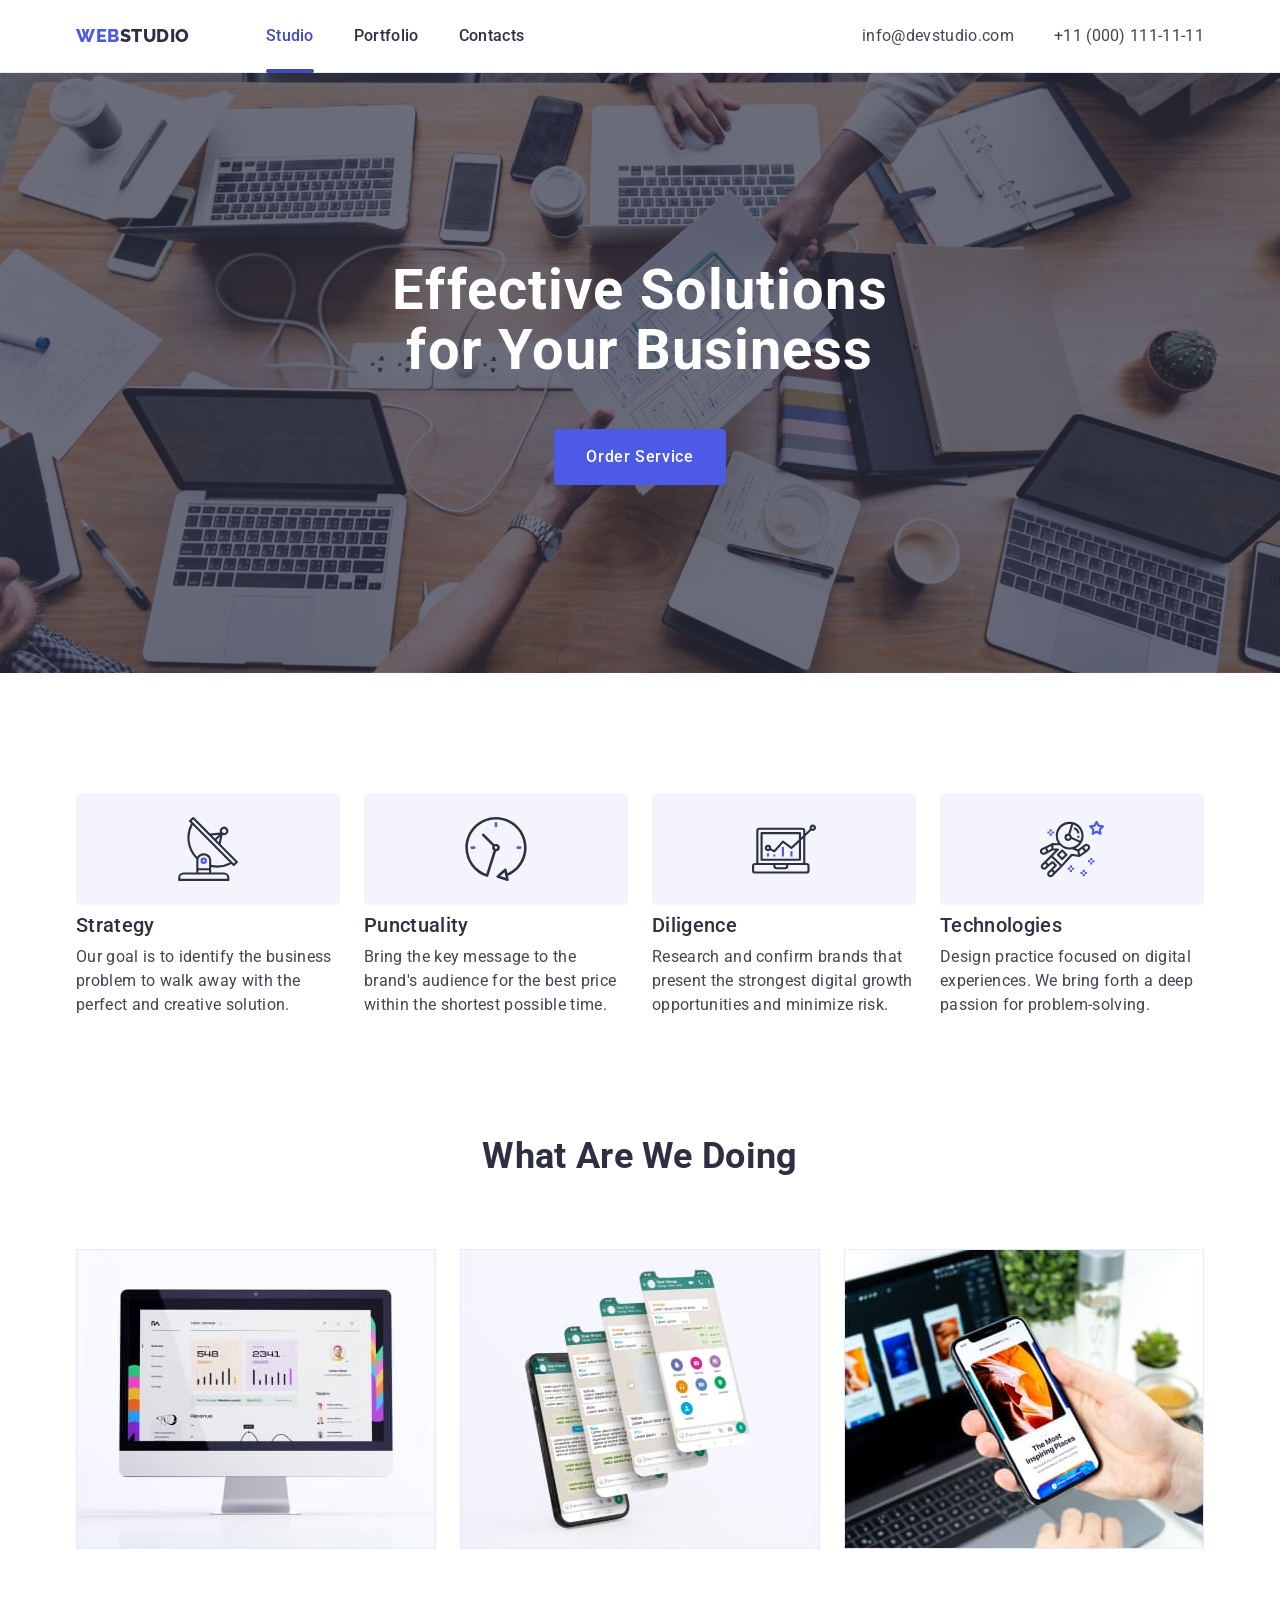
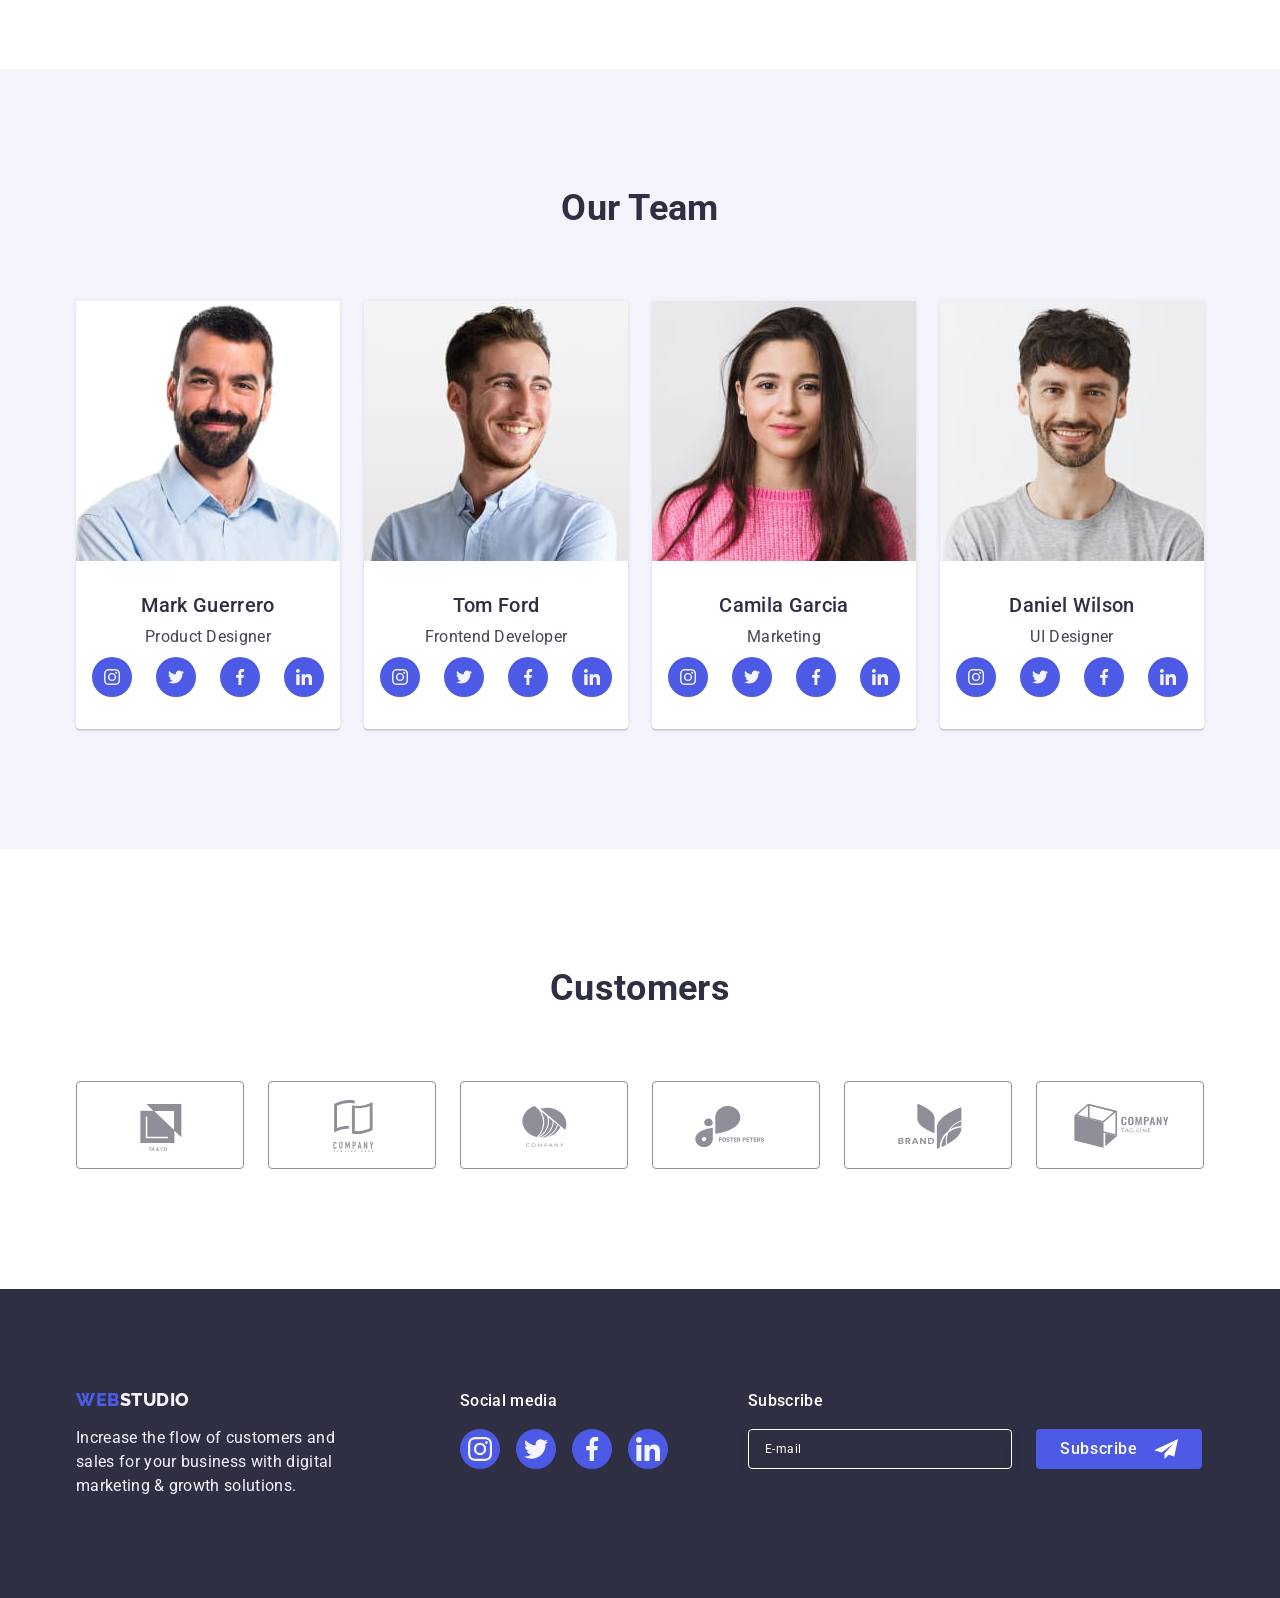
==== index.html @ 0ef8fd11 "v4" ====
<!DOCTYPE html>
<html lang="en">
  <head>
    <meta charset="UTF-8" />
    <meta http-equiv="X-UA-Compatible" content="IE=edge" />
    <meta name="viewport" content="width=device-width, initial-scale=1.0" />
    <meta name="description" content="Effective Solutions for Your Business" />

    <!-- User fonts -->
    <link rel="preconnect" href="https://fonts.googleapis.com" />
    <link rel="preconnect" href="https://fonts.gstatic.com" crossorigin />
    <link
      href="https://fonts.googleapis.com/css2?family=Raleway:wght@800&family=Roboto:wght@400;500;700;900&display=swap"
      rel="stylesheet"
    />

    <!-- Normailzer -->
    <link
      rel="stylesheet"
      href="https://cdn.jsdelivr.net/npm/modern-normalize@2.0.0/modern-normalize.min.css"
    />

    <!-- User styles -->
    <link rel="stylesheet" href="./css/styles.css" />
    <title>WebStudio</title>
  </head>

  <body>
    <!-- Header section-->
    <header class="header">
      <div class="header-container container">
        <nav class="header-nav">
          <!-- Logo -->
          <a class="header-logo link" href="./index.html"
            >Web<span class="header-logo-accent">Studio</span></a
          >
          <!-- Menu -->
          <ul class="header-nav-list list">
            <li class="header-nav-item">
              <a class="header-nav-link active link" href="./index.html"
                >Studio</a
              >
            </li>
            <li class="header-nav-item">
              <a class="header-nav-link link" href="./portfolio.html"
                >Portfolio</a
              >
            </li>
            <li class="header-nav-item">
              <a class="header-nav-link link" href="#">Contacts</a>
            </li>
          </ul>
        </nav>

        <!-- Contacts -->
        <address class="header-adress">
          <ul class="header-adress-list list">
            <li class="header-adress-item">
              <a
                class="header-adress-link link"
                href="mailto:info@devstudio.com"
                >info@devstudio.com</a
              >
            </li>
            <li class="header-adress-item">
              <a class="header-adress-link link" href="tel:+110001111111"
                >+11 (000) 111-11-11</a
              >
            </li>
          </ul>
        </address>
      </div>
    </header>

    <main>
      <!-- Hero section -->
      <section class="hero">
        <div class="hero-container container">
          <h1 class="hero-title">Effective Solutions for Your Business</h1>
          <button class="hero-btn accent-btn btn" type="button" data-modal-open>
            Order Service
          </button>
        </div>
      </section>

      <!-- Advantages section -->
      <section class="advantages section">
        <div class="advantages-container container">
          <h2 class="advantages-title visually-hidden">
            Advantages of WebStudio
          </h2>
          <ul class="advantages-list list card-set">
            <li class="advantages-item card-set-item">
              <div class="advantages-logo-box">
                <svg class="advantages-logo" width="64" height="64">
                  <use href="./images/icons.svg#antenna"></use>
                </svg>
              </div>
              <h3 class="advantages-item-title">Strategy</h3>
              <p class="advantages-item-text">
                Our goal is to identify the business problem to walk away with
                the perfect and creative solution.
              </p>
            </li>
            <li class="advantages-item card-set-item">
              <div class="advantages-logo-box">
                <svg class="advantages-logo" width="64" height="64">
                  <use href="./images/icons.svg#clock"></use>
                </svg>
              </div>
              <h3 class="advantages-item-title">Punctuality</h3>
              <p class="advantages-item-text">
                Bring the key message to the brand's audience for the best price
                within the shortest possible time.
              </p>
            </li>
            <li class="advantages-item card-set-item">
              <div class="advantages-logo-box">
                <svg class="advantages-logo" width="64" height="64">
                  <use href="./images/icons.svg#diagram"></use>
                </svg>
              </div>
              <h3 class="advantages-item-title">Diligence</h3>
              <p class="advantages-item-text">
                Research and confirm brands that present the strongest digital
                growth opportunities and minimize risk.
              </p>
            </li>
            <li class="advantages-item card-set-item">
              <div class="advantages-logo-box">
                <svg class="advantages-logo" width="64" height="64">
                  <use href="./images/icons.svg#astronaut"></use>
                </svg>
              </div>
              <h3 class="advantages-item-title">Technologies</h3>
              <p class="advantages-item-text">
                Design practice focused on digital experiences. We bring forth a
                deep passion for problem-solving.
              </p>
            </li>
          </ul>
        </div>
      </section>

      <!-- What are we doing section -->
      <section class="selection section">
        <div class="selection-container container">
          <h2 class="selection-title title">What are we doing</h2>
          <ul class="selection-list list card-set">
            <li class="selection-item card-set-item">
              <img
                class="selection-img"
                src="./images/main/selection/img-1.jpg"
                alt="Computer with opened site"
                width="360"
                height="300"
              />
            </li>
            <li class="selection-item card-set-item">
              <img
                class="selection-img"
                src="./images/main/selection/img-2.jpg"
                alt="Mobile phone with opened app"
                width="360"
                height="300"
              />
            </li>
            <li class="selection-item card-set-item">
              <img
                class="selection-img"
                src="./images/main/selection/img-3.jpg"
                alt="Mobile phone with opened site"
                width="360"
                height="300"
              />
            </li>
          </ul>
        </div>
      </section>

      <!-- Team section -->
      <section class="team section section">
        <div class="team-container container">
          <h2 class="team-title title">Our Team</h2>
          <ul class="team-list list card-set">
            <li class="team-item card-set-item">
              <img
                class="team-img"
                src="./images/main/team/team-1.jpg"
                alt="Mark Guerrero Product Designer"
                width="264"
                height="260"
              />
              <div class="team-caption">
                <h3 class="team-name">Mark Guerrero</h3>
                <p class="team-position">Product Designer</p>
                <ul class="team-contacts-list list">
                  <li class="team-contacts-item">
                    <a href="#" class="team-contacts-link link">
                      <svg class="team-contacts-logo" width="16" height="16">
                        <use href="./images/icons.svg#instagram"></use>
                      </svg>
                    </a>
                  </li>
                  <li class="team-contacts-item">
                    <a href="#" class="team-contacts-link link">
                      <svg class="team-contacts-logo" width="16" height="16">
                        <use href="./images/icons.svg#twitter"></use>
                      </svg>
                    </a>
                  </li>
                  <li class="team-contacts-item">
                    <a href="#" class="team-contacts-link link">
                      <svg class="team-contacts-logo" width="16" height="16">
                        <use href="./images/icons.svg#facebook"></use>
                      </svg>
                    </a>
                  </li>
                  <li class="team-contacts-item">
                    <a href="#" class="team-contacts-link link">
                      <svg class="team-contacts-logo" width="16" height="16">
                        <use href="./images/icons.svg#linkedin"></use>
                      </svg>
                    </a>
                  </li>
                </ul>
              </div>
            </li>
            <li class="team-item card-set-item">
              <img
                class="team-img"
                src="./images/main/team/team-2.jpg"
                alt="Tom Ford Frontend Developer"
                width="264"
                height="260"
              />
              <div class="team-caption">
                <h3 class="team-name">Tom Ford</h3>
                <p class="team-position">Frontend Developer</p>
                <ul class="team-contacts-list list">
                  <li class="team-contacts-item">
                    <a href="#" class="team-contacts-link link">
                      <svg class="team-contacts-logo" width="16" height="16">
                        <use href="./images/icons.svg#instagram"></use>
                      </svg>
                    </a>
                  </li>
                  <li class="team-contacts-item">
                    <a href="#" class="team-contacts-link link">
                      <svg class="team-contacts-logo" width="16" height="16">
                        <use href="./images/icons.svg#twitter"></use>
                      </svg>
                    </a>
                  </li>
                  <li class="team-contacts-item">
                    <a href="#" class="team-contacts-link link">
                      <svg class="team-contacts-logo" width="16" height="16">
                        <use href="./images/icons.svg#facebook"></use>
                      </svg>
                    </a>
                  </li>
                  <li class="team-contacts-item">
                    <a href="#" class="team-contacts-link link">
                      <svg class="team-contacts-logo" width="16" height="16">
                        <use href="./images/icons.svg#linkedin"></use>
                      </svg>
                    </a>
                  </li>
                </ul>
              </div>
            </li>
            <li class="team-item card-set-item">
              <img
                class="team-img"
                src="./images/main/team/team-3.jpg"
                alt="Camila Garcia Marketing"
                width="264"
                height="260"
              />
              <div class="team-caption">
                <h3 class="team-name">Camila Garcia</h3>
                <p class="team-position">Marketing</p>
                <ul class="team-contacts-list list">
                  <li class="team-contacts-item">
                    <a href="#" class="team-contacts-link link">
                      <svg class="team-contacts-logo" width="16" height="16">
                        <use href="./images/icons.svg#instagram"></use>
                      </svg>
                    </a>
                  </li>
                  <li class="team-contacts-item">
                    <a href="#" class="team-contacts-link link">
                      <svg class="team-contacts-logo" width="16" height="16">
                        <use href="./images/icons.svg#twitter"></use>
                      </svg>
                    </a>
                  </li>
                  <li class="team-contacts-item">
                    <a href="#" class="team-contacts-link link">
                      <svg class="team-contacts-logo" width="16" height="16">
                        <use href="./images/icons.svg#facebook"></use>
                      </svg>
                    </a>
                  </li>
                  <li class="team-contacts-item">
                    <a href="#" class="team-contacts-link link">
                      <svg class="team-contacts-logo" width="16" height="16">
                        <use href="./images/icons.svg#linkedin"></use>
                      </svg>
                    </a>
                  </li>
                </ul>
              </div>
            </li>
            <li class="team-item card-set-item">
              <img
                class="team-img"
                src="./images/main/team/team-4.jpg"
                alt="Daniel Wilson UI Designer"
                width="264"
                height="260"
              />
              <div class="team-caption">
                <h3 class="team-name">Daniel Wilson</h3>
                <p class="team-position">UI Designer</p>
                <ul class="team-contacts-list list">
                  <li class="team-contacts-item">
                    <a href="#" class="team-contacts-link link">
                      <svg class="team-contacts-logo" width="16" height="16">
                        <use href="./images/icons.svg#instagram"></use>
                      </svg>
                    </a>
                  </li>
                  <li class="team-contacts-item">
                    <a href="#" class="team-contacts-link link">
                      <svg class="team-contacts-logo" width="16" height="16">
                        <use href="./images/icons.svg#twitter"></use>
                      </svg>
                    </a>
                  </li>
                  <li class="team-contacts-item">
                    <a href="#" class="team-contacts-link link">
                      <svg class="team-contacts-logo" width="16" height="16">
                        <use href="./images/icons.svg#facebook"></use>
                      </svg>
                    </a>
                  </li>
                  <li class="team-contacts-item">
                    <a href="#" class="team-contacts-link link">
                      <svg class="team-contacts-logo" width="16" height="16">
                        <use href="./images/icons.svg#linkedin"></use>
                      </svg>
                    </a>
                  </li>
                </ul>
              </div>
            </li>
          </ul>
        </div>
      </section>

      <!-- Customers -->
      <section class="customers section">
        <div class="customers-container container">
          <h2 class="customers-title title">Customers</h2>
          <ul class="customers-list list card-set">
            <li class="customers-item card-set-item">
              <a href="#" class="customers-item-link link">
                <svg class="customers-logo" width="104" height="56">
                  <use href="./images/icons.svg#logo-1"></use>
                </svg>
              </a>
            </li>
            <li class="customers-item card-set-item">
              <a href="#" class="customers-item-link link">
                <svg class="customers-logo" width="104" height="56">
                  <use href="./images/icons.svg#logo-2"></use>
                </svg>
              </a>
            </li>
            <li class="customers-item card-set-item">
              <a href="#" class="customers-item-link link">
                <svg class="customers-logo" width="104" height="56">
                  <use href="./images/icons.svg#logo-3"></use>
                </svg>
              </a>
            </li>
            <li class="customers-item card-set-item">
              <a href="#" class="customers-item-link link">
                <svg class="customers-logo" width="104" height="56">
                  <use href="./images/icons.svg#logo-4"></use>
                </svg>
              </a>
            </li>
            <li class="customers-item card-set-item">
              <a href="#" class="customers-item-link link">
                <svg class="customers-logo" width="104" height="56">
                  <use href="./images/icons.svg#logo-5"></use>
                </svg>
              </a>
            </li>
            <li class="customers-item card-set-item">
              <a href="#" class="customers-item-link link">
                <svg class="customers-logo" width="104" height="56">
                  <use href="./images/icons.svg#logo-6"></use>
                </svg>
              </a>
            </li>
          </ul>
        </div>
      </section>
    </main>

    <!-- Footer section -->
    <footer class="footer">
      <div class="footer-container container">
        <!-- Logo -->
        <div class="footer-info">
          <a class="footer-logo link" href="./index.html"
            >Web<span class="footer-logo-accent">Studio</span></a
          >
          <p class="footer-text">
            Increase the flow of customers and sales for your business with
            digital marketing & growth solutions.
          </p>
        </div>

        <!-- Contacts -->
        <div class="footer-contacts">
          <p class="footer-contacts-title">Social media</p>
          <ul class="footer-contacts-list list card-set">
            <li class="footer-contacts-items card-set-item">
              <a href="#" class="footer-contacts-link link">
                <svg class="footer-contacts-logo" width="24" height="24">
                  <use href="./images/icons.svg#instagram"></use>
                </svg>
              </a>
            </li>
            <li class="footer-contacts-items card-set-item">
              <a href="#" class="footer-contacts-link link">
                <svg class="footer-contacts-logo" width="24" height="24">
                  <use href="./images/icons.svg#twitter"></use>
                </svg>
              </a>
            </li>
            <li class="footer-contacts-items card-set-item">
              <a href="#" class="footer-contacts-link link">
                <svg class="footer-contacts-logo" width="24" height="24">
                  <use href="./images/icons.svg#facebook"></use>
                </svg>
              </a>
            </li>
            <li class="footer-contacts-items card-set-item">
              <a href="#" class="footer-contacts-link link">
                <svg class="footer-contacts-logo" width="24" height="24">
                  <use href="./images/icons.svg#linkedin"></use>
                </svg>
              </a>
            </li>
          </ul>
        </div>

        <!-- Subscription form -->
        <div class="footer-subscription">
          <p class="footer-subscription-caption">Subscribe</p>
          <form class="footer-subscription-form" name="subscription_form">
            <label class="footer-subscription-field">
              <input
                class="footer-subscription-input"
                type="email"
                name="subscription-email"
                placeholder="E-mail"
              />
            </label>
            <button class="footer-subscription-btn btn" type="submit">
              Subscribe
              <svg class="footer-subscription-logo" width="24" height="24">
                <use href="./images/icons.svg#subscribe"></use>
              </svg>
            </button>
          </form>
        </div>
      </div>
    </footer>

    <!-- Modal -->
    <div class="backdrop is-hidden" data-modal>
      <div class="modal">
        <!-- Close buttom -->
        <button class="modal-btn btn" type="button" data-modal-close>
          <svg class="modal-icon" width="8" height="8">
            <use href="./images/icons.svg#close"></use>
          </svg>
        </button>

        <!-- Modal caption -->
        <p class="modal-caption">
          Leave your contacts and we will call you back
        </p>

        <!-- Modal form -->
        <form class="modal-form" name="contacts_form">
          <!-- Input Name -->
          <div class="modal-form-field">
            <label class="modal-form-label label" for="user-name">Name</label>
            <div class="modal-form-container">
              <input
                class="modal-form-input input"
                type="text"
                name="user-name"
                id="user-name"
              />
              <svg class="modal-form-icon" width="18" height="24">
                <use href="./images/icons.svg#user"></use>
              </svg>
            </div>
          </div>

          <!-- Input phone -->
          <div class="modal-form-field">
            <label class="modal-form-label label" for="user-phone">Phone</label>
            <div class="modal-form-container">
              <input
                class="modal-form-input input"
                type="tel"
                name="user-phone"
                id="user-phone"
              />
              <svg class="modal-form-icon" width="18" height="24">
                <use href="./images/icons.svg#phone"></use>
              </svg>
            </div>
          </div>

          <!-- Input email -->
          <div class="modal-form-field">
            <label class="modal-form-label label" for="user-email">Email</label>
            <div class="modal-form-container">
              <input
                class="modal-form-input input"
                type="email"
                name="user-email"
                id="user-email"
              />
              <svg class="modal-form-icon" width="18" height="24">
                <use href="./images/icons.svg#email"></use>
              </svg>
            </div>
          </div>

          <!-- Comment -->
          <div class="modal-form-field-textarea">
            <label class="modal-form-label label" for="user-comment"
              >Comment</label
            >
            <textarea
              class="modal-form-textarea textarea"
              name="user-comment"
              id="user-comment"
              placeholder="Text input"
            ></textarea>
          </div>

          <!-- Privacy policy agreement -->
          <div class="modal-form-agreement">
            <input
              class="modal-form-checkbox visually-hidden"
              type="checkbox"
              name="user-privacy"
              value="true"
              id="user-privacy"
            />
            <label class="modal-form-agreement-field label" for="user-privacy">
              <span class="modal-form-box">
                <svg class="modal-form-check" width="10" height="8">
                  <use href="./images/icons.svg#check-mark"></use>
                </svg>
              </span>
              I accept the terms and conditions of the&#160;
              <a class="modal-form-link link" href="#">Privacy Policy</a>
            </label>
          </div>

          <!-- Button -->
          <button class="accent-btn btn" type="submit">Send</button>
        </form>
      </div>
    </div>

    <!-- Scripts -->
    <script src="./js/modal.js"></script>
  </body>
</html>
---- css/styles.css ----
:root {
  /* Font */
  --primary-font: 'Roboto', sans-serif;

  /* Colors */
  --iris-color: #4d5ae5;
  --ocean-color: #404bbf;
  --navy-blue-color: #2e2f42;
  --green-color: #31d0aa;
  --slate-color: #434455;
  --light-slate-color: #8e8f99;
  --cornflower-color: #e7e9fc;
  --cloud-color: #f4f4fd;
  --navy-blue-modal-color: rgba(46, 47, 66, 0.4);
  --gray-color: rgba(46, 47, 66, 0.7);
  --white-color: #ffffff;
  --dairy-color: #fcfcfc;

  /* Card set parameters */
  --items: 1;
  --indent: 0;

  /* Others */
  --anim-prop: 250ms cubic-bezier(0.4, 0, 0.2, 1);
  /* --anim-prop: 2000ms cubic-bezier(0.4, 0, 0.2, 1); */
}

/**
  |============================
  | Common styles
  |============================
*/

body {
  font-family: var(--primary-font);
  background-color: var(--white-color);
  color: var(--slate-color);
  line-height: 1.5;
  letter-spacing: 0.02em;
}

/* Reset */
h1,
h2,
h3,
h4,
h5,
h6,
p {
  margin: 0;
}

address {
  font-style: normal;
}

img {
  display: block;
  width: 100%;
  height: auto;
}

.list {
  list-style: none;
  margin: 0;
  padding: 0;
}

.link {
  text-decoration: none;
  color: currentColor;
}

.btn {
  font-family: inherit;
  line-height: inherit;
  cursor: pointer;
  padding: 0;
}

/* Base styles */
.section {
  padding-top: 120px;
  padding-bottom: 120px;
}

.container {
  width: 1158px;
  padding: 0 15px;
  margin: 0 auto;
}

.visually-hidden {
  position: absolute;
  width: 1px;
  height: 1px;
  margin: -1px;
  border: 0;
  padding: 0;
  white-space: nowrap;
  clip-path: inset(100%);
  clip: rect(0 0 0 0);
  overflow: hidden;
}

.title {
  font-size: 36px;
  line-height: 1.11;
  text-align: center;
  text-transform: capitalize;
  color: var(--navy-blue-color);
  margin-bottom: 72px;
}

.accent-btn {
  display: block;
  background-color: var(--iris-color);
  font-weight: 500;
  letter-spacing: 0.04em;
  min-width: 169px;
  height: 56px;
  color: var(--white-color);
  margin-left: auto;
  margin-right: auto;
  padding: 16px 32px;
  border: 0;
  border-radius: 4px;

  transition: background-color var(--anim-prop);
}

.accent-btn:hover,
.accent-btn:focus {
  background-color: var(--ocean-color);
}

.label {
  display: block;
  margin-bottom: 4px;

  color: var(--light-slate-color);
  font-size: 12px;
  line-height: 1.17;
  letter-spacing: 0.04em;
}

.input,
.textarea {
  width: 100%;
  outline: transparent;
  background-color: transparent;
  border-radius: 4px;
  border: 1px solid var(--navy-blue-modal-color);

  transition: border-color var(--anim-prop);
}

.input:focus,
.textarea:focus {
  border-color: var(--iris-color);
}

.textarea::placeholder {
  color: currentColor;
}

/**
  |============================
  | Card set
  |============================
*/

.card-set {
  display: flex;
  flex-wrap: wrap;
  gap: var(--indent);
}
.card-set-item {
  width: calc((100% - var(--indent) * (var(--items) - 1)) / var(--items));
}

/**
  |============================
  | Header
  |============================
*/

.header {
  border-bottom: 1px solid var(--cornflower-color);
  box-shadow: 0px 1px 6px 0px rgba(46, 47, 66, 0.08),
    0px 1px 1px 0px rgba(46, 47, 66, 0.16),
    0px 2px 1px 0px rgba(46, 47, 66, 0.08);
}

.header-container {
  display: flex;
  align-items: center;
}

.header-logo {
  font-family: 'Raleway', sans-serif;
  font-weight: 800;
  font-size: 18px;
  line-height: 1.17;
  letter-spacing: 0.03em;
  text-transform: uppercase;
  color: var(--iris-color);
  margin-right: 76px;
}

.header-logo-accent {
  color: var(--navy-blue-color);
}

.header-nav {
  display: flex;
  align-items: center;
}

.header-nav-list {
  display: flex;
  align-items: center;
  gap: 40px;
}

.header-nav-item {
}

.header-nav-link {
  display: block;
  position: relative;
  padding: 24px 0;
  font-weight: 500;
  color: var(--navy-blue-color);

  transition: color var(--anim-prop);
}

.header-nav-link.active {
  color: var(--ocean-color);
}

.header-nav-link:hover,
.header-nav-link:focus {
  color: var(--ocean-color);
}

.header-nav-link.active::after {
  content: '';
  display: block;
  width: 100%;
  height: 4px;
  border-radius: 2px;
  background-color: var(--ocean-color);

  position: absolute;
  bottom: -1px;
  left: 0;
}

.header-adress {
  margin-left: auto;
}

.header-adress-list {
  display: flex;
  gap: 40px;
  align-items: center;
}

/* .header-adress-item {
} */

.header-adress-link {
  transition: color var(--anim-prop);
}

.header-adress-link:hover,
.header-adress-link:focus {
  color: var(--ocean-color);
}

/**
  |============================
  | Hero section
  |============================
*/

.hero {
  background-color: var(--navy-blue-color);
  color: var(--white-color);
  padding: 188px 0;

  max-width: 1440px;
  margin: 0 auto;
  background-image: linear-gradient(var(--gray-color), var(--gray-color)),
    url(../images/main/hero/bg-img.jpg);
  background-repeat: no-repeat;
  background-position: center;
  background-size: cover;
}

.hero-title {
  font-size: 56px;
  line-height: 1.07;
  text-align: center;
  letter-spacing: 0.02em;
  max-width: 496px;
  margin-left: auto;
  margin-right: auto;
  margin-bottom: 48px;
}

/**
  |============================
  | Advantages section
  |============================
*/

.advantages {
}

/* .advantages-container {
  } */

/* .advantages-title {
} */

.advantages-list {
  --indent: 24px;
}

.advantages-item {
  --items: 4;
}

.advantages-logo-box {
  display: flex;
  justify-content: center;
  align-items: center;
  width: 100%;
  height: 112px;
  background-color: var(--cloud-color);
  margin-bottom: 8px;
  border-radius: 4px;
}

.advantages-logo {
}

.advantages-item-title {
  font-weight: 500;
  font-size: 20px;
  line-height: 1.2;
  color: var(--navy-blue-color);
  margin-bottom: 8px;
}

.advantages-item-text {
}

/**
  |============================
  | What are we doing section
  |============================
*/

.selection {
  padding-top: 0;
}

.selection-title {
}

.selection-list {
  --indent: 24px;
}

.selection-item {
  --items: 3;
}

/* .selection-img {
} */

/* .portfilio-item {
} */

/**
  |============================
  | Team section
  |============================
*/

.team {
  background-color: var(--cloud-color);
}

.team-title {
}

.team-list {
  --indent: 24px;
}

.team-item {
  --items: 4;
  background-color: var(--white-color);
  border-radius: 0 0 4px 4px;
  box-shadow: 0px 2px 1px 0px rgba(46, 47, 66, 0.08),
    0px 1px 1px 0px rgba(46, 47, 66, 0.16),
    0px 1px 6px 0px rgba(46, 47, 66, 0.08);
}

.team-img {
}

.team-caption {
  padding: 32px 0;
}

.team-name {
  font-weight: 500;
  font-size: 20px;
  line-height: 1.2;
  text-align: center;

  color: var(--navy-blue-color);
  margin-bottom: 8px;
}

.team-position {
  text-align: center;
  margin-bottom: 8px;
}

.team-contacts-list {
  display: flex;
  justify-content: center;
  gap: 24px;
}

.team-contacts-item {
  width: 40px;
  height: 40px;
  overflow: hidden;
}

.team-contacts-link {
  display: flex;
  background-color: var(--iris-color);
  border-radius: 50%;
  justify-content: center;
  align-items: center;
  width: 100%;
  height: 100%;

  transition: background-color var(--anim-prop);
}

.team-contacts-link:hover,
.team-contacts-link:focus {
  background-color: var(--ocean-color);
}

.team-contacts-logo {
  fill: var(--cloud-color);
}

/**
  |============================
  | Customers
  |============================
*/

.customers {
}

.customers-container {
}

.customers-title {
}

.customers-list {
  --indent: 24px;
}

.customers-item {
  --items: 6;
  height: 88px;
}

.customers-item-link {
  display: flex;
  justify-content: center;
  align-items: center;
  width: 100%;
  height: 100%;
  color: var(--light-slate-color);
  border: 1px solid var(--light-slate-color);
  border-radius: 4px;

  transition: color var(--anim-prop), border-color var(--anim-prop);
}

.customers-item-link:hover,
.customers-item-link:focus {
  color: var(--ocean-color);
  border-color: var(--ocean-color);
}

.customers-logo {
  fill: currentColor;
}

/**
  |============================
  | Footer section
  |============================
*/

.footer {
  background-color: var(--navy-blue-color);
  padding-top: 100px;
  padding-bottom: 100px;
}

.footer-container {
  display: flex;
  align-items: baseline;
}

/* Logo */

.footer-info {
  margin-right: 120px;
}

.footer-logo {
  display: inline-block;
  font-family: 'Raleway', sans-serif;
  font-weight: 800;
  font-size: 18px;
  line-height: 1.17;
  letter-spacing: 0.03em;
  text-transform: uppercase;
  color: var(--iris-color);
  margin-bottom: 16px;
}

.footer-logo-accent {
  color: var(--cloud-color);
}

.footer-text {
  color: var(--cloud-color);
  width: 264px;
}

/* Contacts */

.footer-contacts {
  margin-right: 80px;
}

.footer-contacts-title {
  font-weight: 500;
  font-size: 16px;
  color: var(--white-color);
  margin-bottom: 16px;
}

.footer-contacts-list {
  --indent: 16px;
}

.footer-contacts-items {
  --items: 4;
  width: 40px;
  height: 40px;
  overflow: hidden;
}

.footer-contacts-link {
  display: flex;
  justify-content: center;
  align-items: center;
  width: 100%;
  height: 100%;
  border-radius: 50%;
  background-color: var(--iris-color);

  transition: background-color var(--anim-prop);
}

.footer-contacts-link:hover,
.footer-contacts-link:focus {
  background-color: var(--green-color);
}

.footer-contacts-logo {
  fill: var(--cloud-color);
}

/* Subscription form */

.footer-subscription {
}

.footer-subscription-caption {
  display: block;
  margin-bottom: 16px;

  color: var(--white-color);
  font-weight: 500;
}

.footer-subscription-form {
  display: flex;
  align-items: flex-end;
  gap: 24px;
}

.footer-subscription-field {
}

.footer-subscription-input {
  width: 264px;
  height: 40px;
  padding: 7px 16px;

  outline: transparent;
  background-color: transparent;
  border-radius: 4px;
  border: 1px solid var(--white-color);
  filter: drop-shadow(0px 4px 4px rgba(0, 0, 0, 0.15));

  color: var(--white-color);
  font-size: 12px;
  line-height: 1.5;
  letter-spacing: 0.04em;
}

.footer-subscription-input::placeholder {
  color: currentColor;
}

.footer-subscription-btn {
  display: inline-flex;
  justify-content: center;
  align-items: center;

  min-width: 165px;
  height: 40px;
  padding: 8px 24px;

  border: 0;
  border-radius: 4px;
  background-color: var(--iris-color);

  color: var(--white-color);
  font-weight: 500;
  letter-spacing: 0.04em;

  transition: background-color var(--anim-prop);
}

.footer-subscription-btn:hover,
.footer-subscription-btn:focus {
  background-color: var(--ocean-color);
}

.footer-subscription-logo {
  margin-left: 16px;

  fill: var(--white-color);
}

/**
  |============================
  | Portfolio section
  |============================
*/

.portfolio {
  padding-top: 96px;
  padding-bottom: 120px;
}

/**
  |============================
  | Filter
  |============================
*/

.filter-list {
  display: flex;
  justify-content: center;
  gap: 24px;
  margin: 0 auto 72px auto;
}

/* .filter-item {
} */

.filter-btn {
  background-color: var(--cloud-color);
  font-weight: 500;
  letter-spacing: 0.04em;
  color: var(--iris-color);
  border: 1px solid var(--cornflower-color);
  border-radius: 4px;
  display: block;
  padding: 11px 24px;
  transition: background-color var(--anim-prop), color var(--anim-prop),
    border-color var(--anim-prop), box-shadow var(--anim-prop);
}

.filter-btn:hover,
.filter-btn:focus {
  background-color: var(--ocean-color);
  color: var(--white-color);
  border-color: transparent;
  box-shadow: 0px 2px 2px 0px rgba(0, 0, 0, 0.12),
    0px 2px 1px 0px rgba(0, 0, 0, 0.08), 0px 3px 1px 0px rgba(0, 0, 0, 0.1);
}

/**
  |============================
  | Cases
  |============================
*/

.portfolio-list {
  row-gap: 48px;
  --indent: 24px;
}

.portfolio-item {
  --items: 3;
}

.portfolio-link {
  display: block;
  position: relative;

  transition: box-shadow var(--anim-prop);
}

.portfolio-link:hover {
  box-shadow: 0px 2px 1px 0px rgba(46, 47, 66, 0.08),
    0px 1px 1px 0px rgba(46, 47, 66, 0.16),
    0px 1px 6px 0px rgba(46, 47, 66, 0.08);
}

/* Overlay start */

.portfolio-overlay {
  position: relative;
  overflow: hidden;
}

.portfolio-overlay-description {
  position: absolute;
  top: 0;
  left: 0;
  width: 100%;
  height: 100%;
  background-color: var(--iris-color);
  padding: 40px 32px;
  color: var(--cloud-color);

  transform: translateY(100%);

  transition: transform var(--anim-prop);
}

.portfolio-link:hover .portfolio-overlay-description,
.portfolio-link:focus .portfolio-overlay-description {
  transform: translateY(0);
}

/* Overlay end */

.portfolio-img {
}

.portfolio-caption {
  padding: 32px 16px;
  border: 1px solid var(--cornflower-color);
  border-top: none;
}

.portfolio-item-title {
  font-weight: 500;
  font-size: 20px;
  line-height: 1.2;

  color: var(--navy-blue-color);
  margin-bottom: 8px;
}

.portfolio-item-text {
}

/**
  |============================
  | Modal styles
  |============================
*/

.backdrop {
  position: fixed;
  top: 0;
  left: 0;
  width: 100%;
  height: 100%;

  background-color: var(--navy-blue-modal-color);

  transition: opacity var(--anim-prop), visibility var(--anim-prop);
}

.backdrop.is-hidden {
  opacity: 0;
  visibility: hidden;
  pointer-events: none;
}

/* Visible state */
.modal {
  position: absolute;
  left: 50%;
  top: 50%;

  transform: translate(-50%, -50%) scale(1);

  width: 408px;
  min-height: 584px;
  padding: 72px 24px 24px;

  border-radius: 4px;
  background: var(--dairy-color);
  box-shadow: 0px 2px 1px 0px rgba(0, 0, 0, 0.2),
    0px 1px 3px 0px rgba(0, 0, 0, 0.12), 0px 1px 1px 0px rgba(0, 0, 0, 0.14);

  transition: transform var(--anim-prop);
}

.backdrop.is-hidden .modal {
  opacity: 0;
  transform: translate(-50%, -50%) scale(0.2);
}

.modal-btn {
  position: absolute;
  top: 24px;
  right: 24px;

  width: 24px;
  height: 24px;

  border-radius: 50%;
  border: 1px solid rgba(0, 0, 0, 0.1);
  background-color: var(--cornflower-color);

  transition: border var(--anim-prop), background-color var(--anim-prop);

  display: flex;
  justify-content: center;
  align-items: center;
}

.modal-btn:hover,
.modal-btn:focus {
  border: none;
  background-color: var(--ocean-color);
}

.modal-icon {
  fill: var(--navy-blue-color);
  transition: fill var(--anim-prop);
}

.modal-btn:hover .modal-icon,
.modal-btn:focus .modal-icon {
  fill: var(--white-color);
}

/* Modal form start */

.modal-caption {
  display: block;
  width: 360px;
  margin-bottom: 16px;

  color: var(--navy-blue-color);
  text-align: center;
  font-weight: 500;
}

.modal-form {
}

/* Inputs */

.modal-form-field {
  margin-bottom: 8px;
}

.modal-form-label {
}

.modal-form-container {
  position: relative;
}

.modal-form-input {
  height: 40px;
  padding: 11px 16px 11px 38px;

  font-size: 18px;
  color: var(--navy-blue-color);
}

.modal-form-icon {
  position: absolute;
  top: 50%;
  left: 16px;
  transform: translateY(-50%);
  fill: var(--navy-blue-color);

  transition: fill var(--anim-prop);
}

.modal-form-input:focus + .modal-form-icon {
  fill: var(--iris-color);
}

/* Comment */

.modal-form-field-textarea {
  margin-bottom: 16px;
}

.modal-form-textarea {
  padding: 8px 16px;
  height: 120px;
  resize: none;

  color: var(--navy-blue-modal-color);
  font-size: 12px;
  line-height: 1.17;
  letter-spacing: 0.04em;
}

/* Privacy policy agreement */

.modal-form-agreement {
  margin-bottom: 24px;
}

.modal-form-checkbox {
}

.modal-form-agreement-field {
  display: flex;
  align-items: center;

  user-select: none;
  margin-bottom: 0;
}

.modal-form-box {
  display: inline-flex;
  justify-content: center;
  align-items: center;
  margin-right: 8px;

  width: 16px;
  height: 16px;

  border-radius: 2px;
  border: 1px solid var(--navy-blue-modal-color);

  fill: transparent;

  transition: border-color var(--anim-prop), background-color var(--anim-prop),
    fill var(--anim-prop);
}

.modal-form-checkbox:checked + .modal-form-agreement-field .modal-form-box {
  border-color: none;
  background-color: var(--ocean-color);
  fill: var(--cloud-color);
}

.modal-form-check {
}

.modal-form-link {
  color: var(--iris-color);
  text-decoration: underline;
}
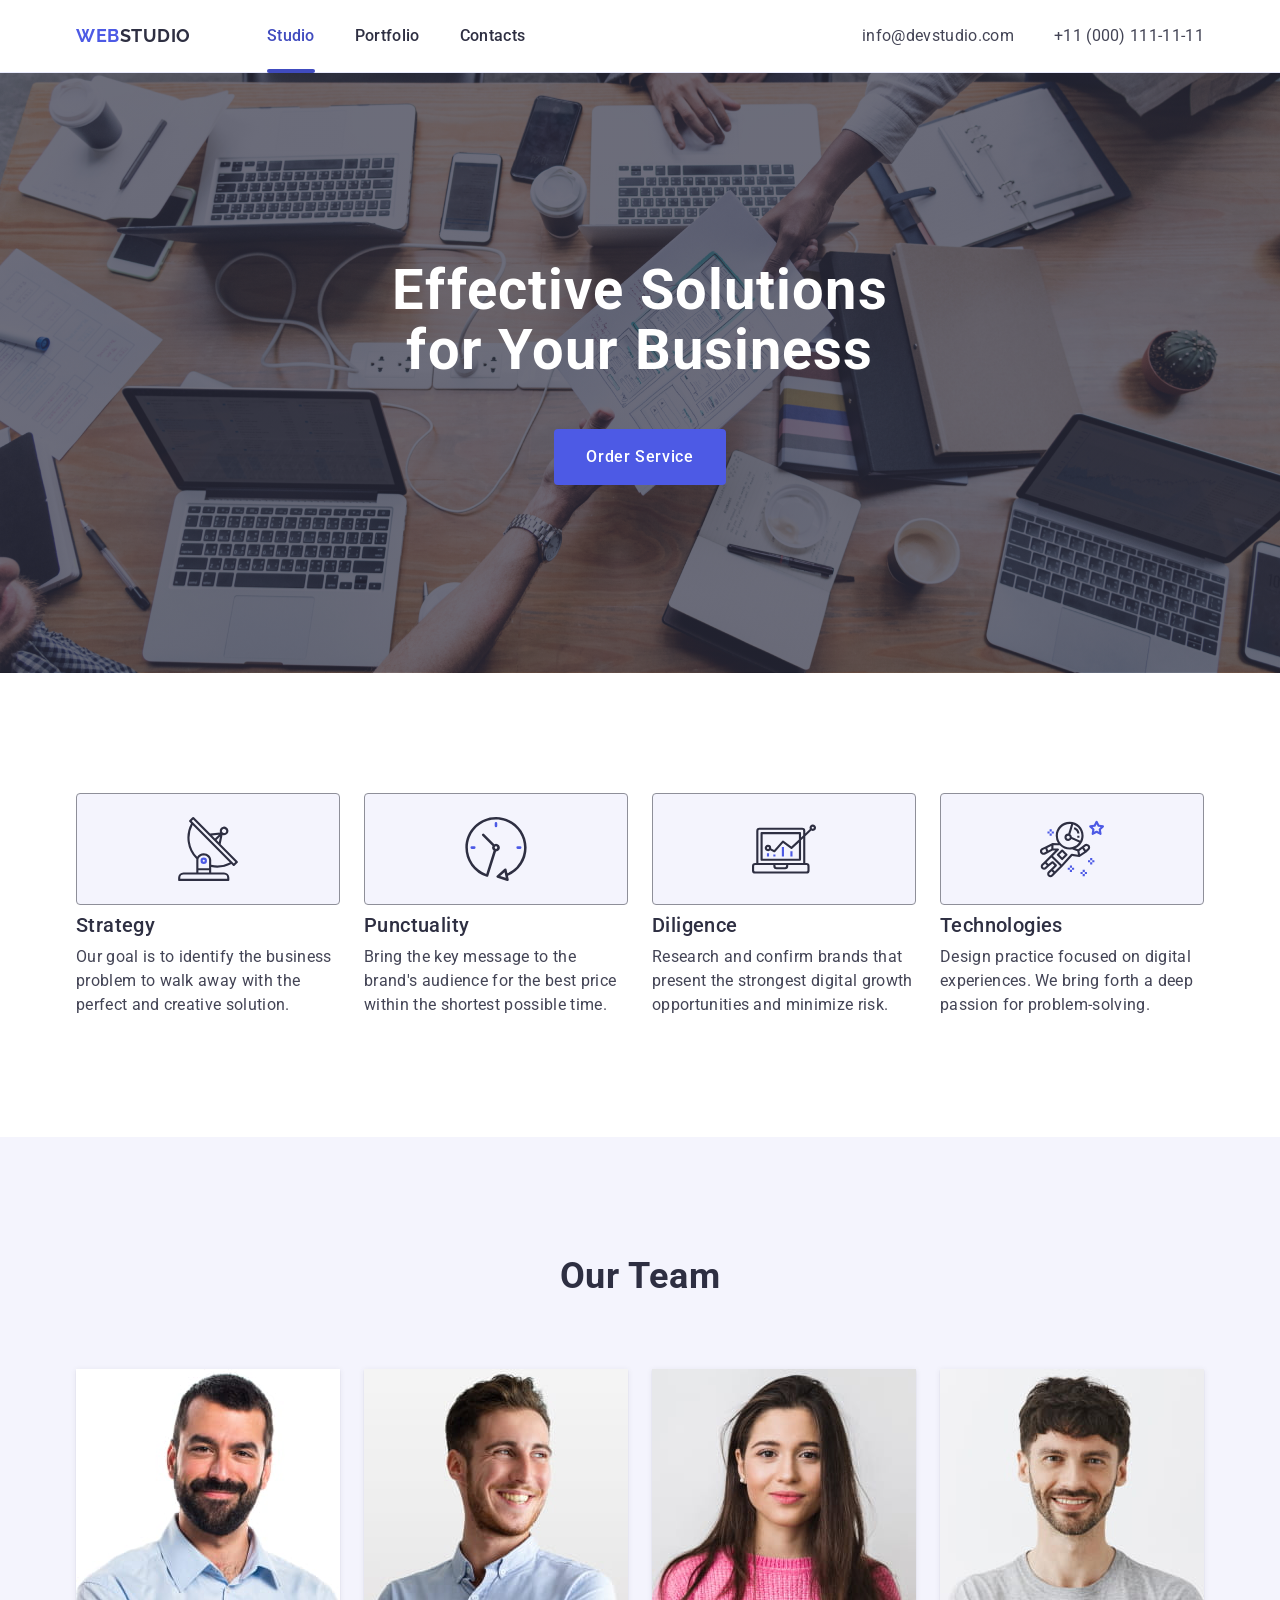
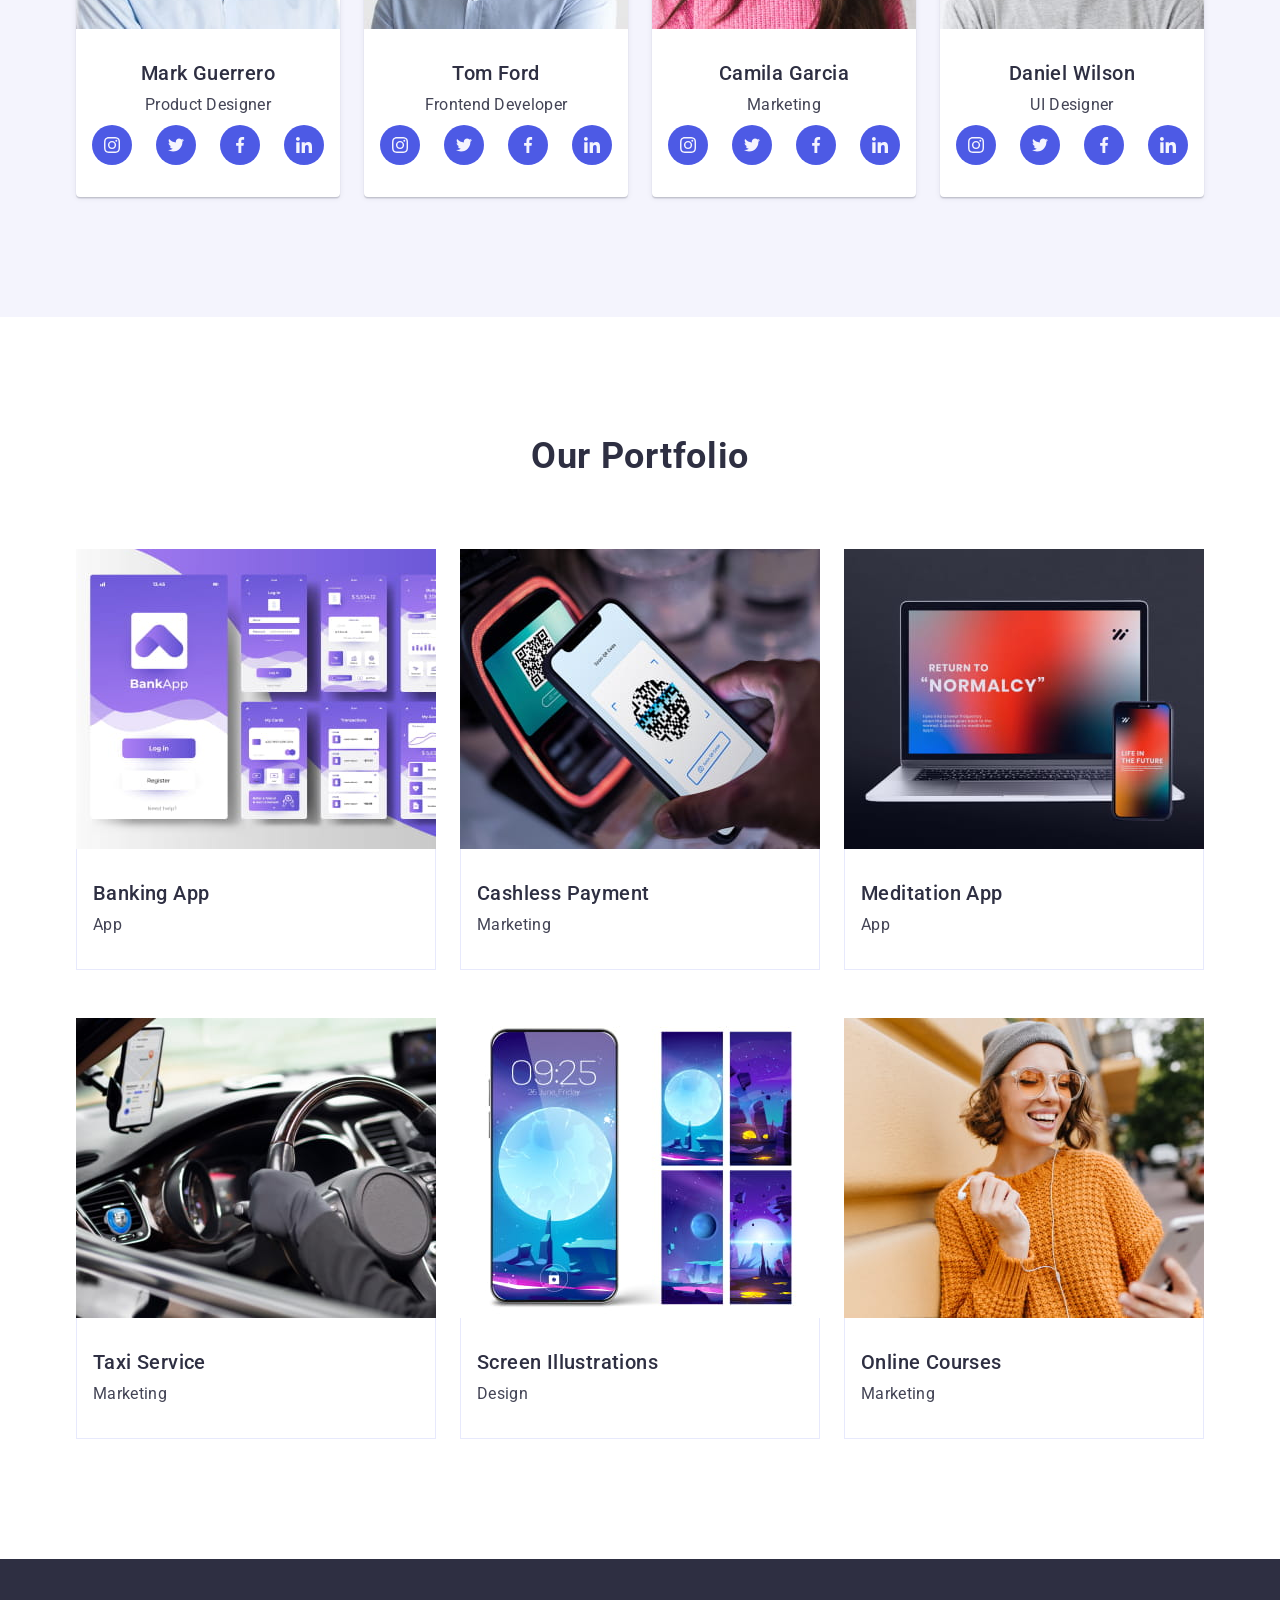
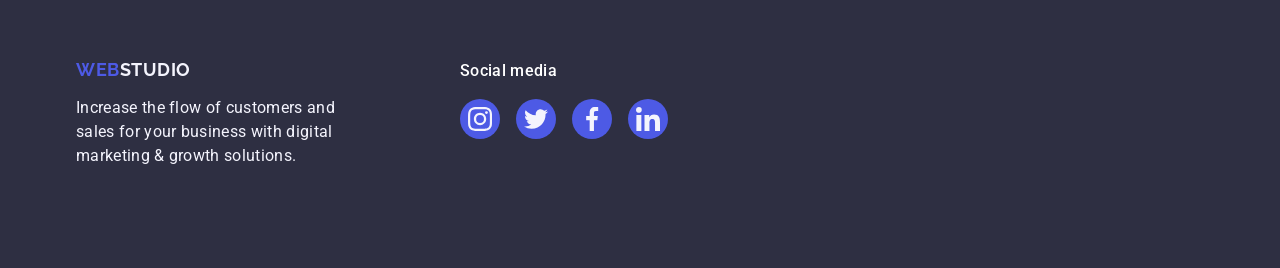
==== commit 8febd148: "Initial commit" ====
--- a/index.html
+++ b/index.html
@@ -2,68 +2,61 @@
 <html lang="en">
   <head>
     <meta charset="UTF-8" />
-    <meta http-equiv="X-UA-Compatible" content="IE=edge" />
     <meta name="viewport" content="width=device-width, initial-scale=1.0" />
-    <meta name="description" content="Effective Solutions for Your Business" />
-
-    <!-- User fonts -->
-    <link rel="preconnect" href="https://fonts.googleapis.com" />
-    <link rel="preconnect" href="https://fonts.gstatic.com" crossorigin />
-    <link
-      href="https://fonts.googleapis.com/css2?family=Raleway:wght@800&family=Roboto:wght@400;500;700;900&display=swap"
-      rel="stylesheet"
-    />
-
-    <!-- Normailzer -->
+    <title>WebStudio</title>
+
     <link
       rel="stylesheet"
       href="https://cdn.jsdelivr.net/npm/modern-normalize@2.0.0/modern-normalize.min.css"
     />
 
-    <!-- User styles -->
     <link rel="stylesheet" href="./css/styles.css" />
-    <title>WebStudio</title>
+
+    <link rel="preconnect" href="https://fonts.googleapis.com" />
+    <link rel="preconnect" href="https://fonts.gstatic.com" crossorigin />
+    <link
+      href="https://fonts.googleapis.com/css2?family=Raleway:ital,wght@0,100..900;1,100..900&family=Roboto:wght@400;500;700&display=swap"
+      rel="stylesheet"
+    />
   </head>
 
   <body>
-    <!-- Header section-->
+    <!-- Header -->
     <header class="header">
-      <div class="header-container container">
+      <div class="container header-container">
         <nav class="header-nav">
-          <!-- Logo -->
-          <a class="header-logo link" href="./index.html"
-            >Web<span class="header-logo-accent">Studio</span></a
+          <a href="./index.html" class="logo header-logo"
+            >Web<span class="logo-dark">Studio</span></a
           >
-          <!-- Menu -->
-          <ul class="header-nav-list list">
+          <ul class="header-nav-list">
             <li class="header-nav-item">
-              <a class="header-nav-link active link" href="./index.html"
-                >Studio</a
-              >
+              <a href="./index.html" class="header-nav-link active">Studio</a>
             </li>
             <li class="header-nav-item">
-              <a class="header-nav-link link" href="./portfolio.html"
-                >Portfolio</a
-              >
+              <a href="" class="header-nav-link">Portfolio</a>
             </li>
             <li class="header-nav-item">
-              <a class="header-nav-link link" href="#">Contacts</a>
+              <a href="" class="header-nav-link">Contacts</a>
             </li>
           </ul>
         </nav>
-
-        <!-- Contacts -->
         <address class="header-adress">
-          <ul class="header-adress-list list">
+          <ul class="header-adress-list">
             <li class="header-adress-item">
               <a
-                class="header-adress-link link"
+                class="header-adress-link"
                 href="mailto:info@devstudio.com"
+                target="_blank"
+                rel="noopener noreferrer nofollow"
                 >info@devstudio.com</a
               >
             </li>
             <li class="header-adress-item">
-              <a class="header-adress-link link" href="tel:+110001111111"
+              <a
+                class="header-adress-link"
+                href="tel:+110001111111"
+                target="_blank"
+                rel="noopener noreferrer nofollow"
                 >+11 (000) 111-11-11</a
               >
             </li>
@@ -73,67 +66,63 @@
     </header>
 
     <main>
-      <!-- Hero section -->
+      <!-- Hero -->
       <section class="hero">
-        <div class="hero-container container">
+        <div class="container hero-container">
           <h1 class="hero-title">Effective Solutions for Your Business</h1>
-          <button class="hero-btn accent-btn btn" type="button" data-modal-open>
-            Order Service
-          </button>
+          <button type="button" class="btn hero-btn">Order Service</button>
         </div>
       </section>
 
-      <!-- Advantages section -->
-      <section class="advantages section">
-        <div class="advantages-container container">
-          <h2 class="advantages-title visually-hidden">
-            Advantages of WebStudio
-          </h2>
-          <ul class="advantages-list list card-set">
-            <li class="advantages-item card-set-item">
-              <div class="advantages-logo-box">
-                <svg class="advantages-logo" width="64" height="64">
-                  <use href="./images/icons.svg#antenna"></use>
-                </svg>
-              </div>
-              <h3 class="advantages-item-title">Strategy</h3>
-              <p class="advantages-item-text">
+      <!-- Values -->
+      <section class="section values">
+        <div class="container values-container">
+          <h2 class="visually-hidden">Our Values</h2>
+          <ul class="values-list">
+            <li class="values-item">
+              <div class="values-icon-box">
+                <svg class="values-icon" width="64" height="64">
+                  <use href="./images/icons.svg#strategy"></use>
+                </svg>
+              </div>
+              <h3 class="values-item-title">Strategy</h3>
+              <p class="values-item-caption">
                 Our goal is to identify the business problem to walk away with
                 the perfect and creative solution.
               </p>
             </li>
-            <li class="advantages-item card-set-item">
-              <div class="advantages-logo-box">
-                <svg class="advantages-logo" width="64" height="64">
-                  <use href="./images/icons.svg#clock"></use>
-                </svg>
-              </div>
-              <h3 class="advantages-item-title">Punctuality</h3>
-              <p class="advantages-item-text">
+            <li class="values-item">
+              <div class="values-icon-box">
+                <svg class="values-icon" width="64" height="64">
+                  <use href="./images/icons.svg#punctuality"></use>
+                </svg>
+              </div>
+              <h3 class="values-item-title">Punctuality</h3>
+              <p class="values-item-caption">
                 Bring the key message to the brand's audience for the best price
                 within the shortest possible time.
               </p>
             </li>
-            <li class="advantages-item card-set-item">
-              <div class="advantages-logo-box">
-                <svg class="advantages-logo" width="64" height="64">
-                  <use href="./images/icons.svg#diagram"></use>
-                </svg>
-              </div>
-              <h3 class="advantages-item-title">Diligence</h3>
-              <p class="advantages-item-text">
+            <li class="values-item">
+              <div class="values-icon-box">
+                <svg class="values-icon" width="64" height="64">
+                  <use href="./images/icons.svg#diligence"></use>
+                </svg>
+              </div>
+              <h3 class="values-item-title">Diligence</h3>
+              <p class="values-item-caption">
                 Research and confirm brands that present the strongest digital
                 growth opportunities and minimize risk.
               </p>
             </li>
-            <li class="advantages-item card-set-item">
-              <div class="advantages-logo-box">
-                <svg class="advantages-logo" width="64" height="64">
-                  <use href="./images/icons.svg#astronaut"></use>
-                </svg>
-              </div>
-              <h3 class="advantages-item-title">Technologies</h3>
-              <p class="advantages-item-text">
+            <li class="values-item">
+              <div class="values-icon-box">
+                <svg class="values-icon" width="64" height="64">
+                  <use href="./images/icons.svg#technologies"></use>
+                </svg>
+              </div>
+              <h3 class="values-item-title">Technologies</h3>
+              <p class="values-item-caption">
                 Design practice focused on digital experiences. We bring forth a
                 deep passion for problem-solving.
               </p>
@@ -142,452 +131,508 @@
         </div>
       </section>
 
-      <!-- What are we doing section -->
-      <section class="selection section">
-        <div class="selection-container container">
-          <h2 class="selection-title title">What are we doing</h2>
-          <ul class="selection-list list card-set">
-            <li class="selection-item card-set-item">
+      <!-- Team -->
+      <section class="section team">
+        <div class="container team-container">
+          <h2 class="title team-title">Our Team</h2>
+
+          <ul class="team-list">
+            <li class="team-item">
               <img
-                class="selection-img"
-                src="./images/main/selection/img-1.jpg"
-                alt="Computer with opened site"
-                width="360"
-                height="300"
+                src="./images/team/img-01.jpg"
+                alt="Team member Mark Guerrero"
+                class="team-item-img"
+                width="264"
+                height="260"
               />
-            </li>
-            <li class="selection-item card-set-item">
+              <div class="team-item-caption">
+                <h3 class="team-item-name">Mark Guerrero</h3>
+                <p class="team-item-position">Product Designer</p>
+                <ul class="team-item-socials">
+                  <li class="team-item-social">
+                    <a
+                      href="https://www.instagram.com/"
+                      class="team-item-link"
+                      target="_blank"
+                      aria-label="instagram"
+                      rel="noopener noreferrer nofollow"
+                    >
+                      <svg class="team-item-icon" width="16" height="16">
+                        <use href="./images/icons.svg#instagram"></use>
+                      </svg>
+                    </a>
+                  </li>
+                  <li class="team-item-social">
+                    <a
+                      href="https://www.twitter.com/"
+                      class="team-item-link"
+                      target="_blank"
+                      aria-label="twitter"
+                      rel="noopener noreferrer nofollow"
+                    >
+                      <svg class="team-item-icon" width="16" height="16">
+                        <use href="./images/icons.svg#twitter"></use>
+                      </svg>
+                    </a>
+                  </li>
+                  <li class="team-item-social">
+                    <a
+                      href="https://www.facebook.com/"
+                      class="team-item-link"
+                      target="_blank"
+                      aria-label="facebook"
+                      rel="noopener noreferrer nofollow"
+                    >
+                      <svg class="team-item-icon" width="16" height="16">
+                        <use href="./images/icons.svg#facebook"></use>
+                      </svg>
+                    </a>
+                  </li>
+                  <li class="team-item-social">
+                    <a
+                      href="https://www.linkedin.com/"
+                      class="team-item-link"
+                      target="_blank"
+                      aria-label="linkedin"
+                      rel="noopener noreferrer nofollow"
+                    >
+                      <svg class="team-item-icon" width="16" height="16">
+                        <use href="./images/icons.svg#linkedin"></use>
+                      </svg>
+                    </a>
+                  </li>
+                </ul>
+              </div>
+            </li>
+
+            <li class="team-item">
               <img
-                class="selection-img"
-                src="./images/main/selection/img-2.jpg"
-                alt="Mobile phone with opened app"
-                width="360"
-                height="300"
+                src="./images/team/img-02.jpg"
+                alt="Team member Tom Ford"
+                class="team-item-img"
+                width="264"
+                height="260"
               />
-            </li>
-            <li class="selection-item card-set-item">
+              <div class="team-item-caption">
+                <h3 class="team-item-name">Tom Ford</h3>
+                <p class="team-item-position">Frontend Developer</p>
+                <ul class="team-item-socials">
+                  <li class="team-item-social">
+                    <a
+                      href="https://www.instagram.com/"
+                      class="team-item-link"
+                      target="_blank"
+                      aria-label="instagram"
+                      rel="noopener noreferrer nofollow"
+                    >
+                      <svg class="team-item-icon" width="16" height="16">
+                        <use href="./images/icons.svg#instagram"></use>
+                      </svg>
+                    </a>
+                  </li>
+                  <li class="team-item-social">
+                    <a
+                      href="https://www.twitter.com/"
+                      class="team-item-link"
+                      target="_blank"
+                      aria-label="twitter"
+                      rel="noopener noreferrer nofollow"
+                    >
+                      <svg class="team-item-icon" width="16" height="16">
+                        <use href="./images/icons.svg#twitter"></use>
+                      </svg>
+                    </a>
+                  </li>
+                  <li class="team-item-social">
+                    <a
+                      href="https://www.facebook.com/"
+                      class="team-item-link"
+                      target="_blank"
+                      aria-label="facebook"
+                      rel="noopener noreferrer nofollow"
+                    >
+                      <svg class="team-item-icon" width="16" height="16">
+                        <use href="./images/icons.svg#facebook"></use>
+                      </svg>
+                    </a>
+                  </li>
+                  <li class="team-item-social">
+                    <a
+                      href="https://www.linkedin.com/"
+                      class="team-item-link"
+                      target="_blank"
+                      aria-label="linkedin"
+                      rel="noopener noreferrer nofollow"
+                    >
+                      <svg class="team-item-icon" width="16" height="16">
+                        <use href="./images/icons.svg#linkedin"></use>
+                      </svg>
+                    </a>
+                  </li>
+                </ul>
+              </div>
+            </li>
+
+            <li class="team-item">
               <img
-                class="selection-img"
-                src="./images/main/selection/img-3.jpg"
-                alt="Mobile phone with opened site"
-                width="360"
-                height="300"
+                src="./images/team/img-03.jpg"
+                alt="Team member Camila Garcia"
+                class="team-item-img"
+                width="264"
+                height="260"
               />
+              <div class="team-item-caption">
+                <h3 class="team-item-name">Camila Garcia</h3>
+                <p class="team-item-position">Marketing</p>
+                <ul class="team-item-socials">
+                  <li class="team-item-social">
+                    <a
+                      href="https://www.instagram.com/"
+                      class="team-item-link"
+                      target="_blank"
+                      aria-label="instagram"
+                      rel="noopener noreferrer nofollow"
+                    >
+                      <svg class="team-item-icon" width="16" height="16">
+                        <use href="./images/icons.svg#instagram"></use>
+                      </svg>
+                    </a>
+                  </li>
+                  <li class="team-item-social">
+                    <a
+                      href="https://www.twitter.com/"
+                      class="team-item-link"
+                      target="_blank"
+                      aria-label="twitter"
+                      rel="noopener noreferrer nofollow"
+                    >
+                      <svg class="team-item-icon" width="16" height="16">
+                        <use href="./images/icons.svg#twitter"></use>
+                      </svg>
+                    </a>
+                  </li>
+                  <li class="team-item-social">
+                    <a
+                      href="https://www.facebook.com/"
+                      class="team-item-link"
+                      target="_blank"
+                      aria-label="facebook"
+                      rel="noopener noreferrer nofollow"
+                    >
+                      <svg class="team-item-icon" width="16" height="16">
+                        <use href="./images/icons.svg#facebook"></use>
+                      </svg>
+                    </a>
+                  </li>
+                  <li class="team-item-social">
+                    <a
+                      href="https://www.linkedin.com/"
+                      class="team-item-link"
+                      target="_blank"
+                      aria-label="linkedin"
+                      rel="noopener noreferrer nofollow"
+                    >
+                      <svg class="team-item-icon" width="16" height="16">
+                        <use href="./images/icons.svg#linkedin"></use>
+                      </svg>
+                    </a>
+                  </li>
+                </ul>
+              </div>
+            </li>
+
+            <li class="team-item">
+              <img
+                src="./images/team/img-04.jpg"
+                alt="Team member Daniel Wilson"
+                class="team-item-img"
+                width="264"
+                height="260"
+              />
+              <div class="team-item-caption">
+                <h3 class="team-item-name">Daniel Wilson</h3>
+                <p class="team-item-position">UI Designer</p>
+                <ul class="team-item-socials">
+                  <li class="team-item-social">
+                    <a
+                      href="https://www.instagram.com/"
+                      class="team-item-link"
+                      target="_blank"
+                      aria-label="instagram"
+                      rel="noopener noreferrer nofollow"
+                    >
+                      <svg class="team-item-icon" width="16" height="16">
+                        <use href="./images/icons.svg#instagram"></use>
+                      </svg>
+                    </a>
+                  </li>
+                  <li class="team-item-social">
+                    <a
+                      href="https://www.twitter.com/"
+                      class="team-item-link"
+                      target="_blank"
+                      aria-label="twitter"
+                      rel="noopener noreferrer nofollow"
+                    >
+                      <svg class="team-item-icon" width="16" height="16">
+                        <use href="./images/icons.svg#twitter"></use>
+                      </svg>
+                    </a>
+                  </li>
+                  <li class="team-item-social">
+                    <a
+                      href="https://www.facebook.com/"
+                      class="team-item-link"
+                      target="_blank"
+                      aria-label="facebook"
+                      rel="noopener noreferrer nofollow"
+                    >
+                      <svg class="team-item-icon" width="16" height="16">
+                        <use href="./images/icons.svg#facebook"></use>
+                      </svg>
+                    </a>
+                  </li>
+                  <li class="team-item-social">
+                    <a
+                      href="https://www.linkedin.com/"
+                      class="team-item-link"
+                      target="_blank"
+                      aria-label="linkedin"
+                      rel="noopener noreferrer nofollow"
+                    >
+                      <svg class="team-item-icon" width="16" height="16">
+                        <use href="./images/icons.svg#linkedin"></use>
+                      </svg>
+                    </a>
+                  </li>
+                </ul>
+              </div>
             </li>
           </ul>
         </div>
       </section>
 
-      <!-- Team section -->
-      <section class="team section section">
-        <div class="team-container container">
-          <h2 class="team-title title">Our Team</h2>
-          <ul class="team-list list card-set">
-            <li class="team-item card-set-item">
-              <img
-                class="team-img"
-                src="./images/main/team/team-1.jpg"
-                alt="Mark Guerrero Product Designer"
-                width="264"
-                height="260"
-              />
-              <div class="team-caption">
-                <h3 class="team-name">Mark Guerrero</h3>
-                <p class="team-position">Product Designer</p>
-                <ul class="team-contacts-list list">
-                  <li class="team-contacts-item">
-                    <a href="#" class="team-contacts-link link">
-                      <svg class="team-contacts-logo" width="16" height="16">
-                        <use href="./images/icons.svg#instagram"></use>
-                      </svg>
-                    </a>
-                  </li>
-                  <li class="team-contacts-item">
-                    <a href="#" class="team-contacts-link link">
-                      <svg class="team-contacts-logo" width="16" height="16">
-                        <use href="./images/icons.svg#twitter"></use>
-                      </svg>
-                    </a>
-                  </li>
-                  <li class="team-contacts-item">
-                    <a href="#" class="team-contacts-link link">
-                      <svg class="team-contacts-logo" width="16" height="16">
-                        <use href="./images/icons.svg#facebook"></use>
-                      </svg>
-                    </a>
-                  </li>
-                  <li class="team-contacts-item">
-                    <a href="#" class="team-contacts-link link">
-                      <svg class="team-contacts-logo" width="16" height="16">
-                        <use href="./images/icons.svg#linkedin"></use>
-                      </svg>
-                    </a>
-                  </li>
-                </ul>
-              </div>
-            </li>
-            <li class="team-item card-set-item">
-              <img
-                class="team-img"
-                src="./images/main/team/team-2.jpg"
-                alt="Tom Ford Frontend Developer"
-                width="264"
-                height="260"
-              />
-              <div class="team-caption">
-                <h3 class="team-name">Tom Ford</h3>
-                <p class="team-position">Frontend Developer</p>
-                <ul class="team-contacts-list list">
-                  <li class="team-contacts-item">
-                    <a href="#" class="team-contacts-link link">
-                      <svg class="team-contacts-logo" width="16" height="16">
-                        <use href="./images/icons.svg#instagram"></use>
-                      </svg>
-                    </a>
-                  </li>
-                  <li class="team-contacts-item">
-                    <a href="#" class="team-contacts-link link">
-                      <svg class="team-contacts-logo" width="16" height="16">
-                        <use href="./images/icons.svg#twitter"></use>
-                      </svg>
-                    </a>
-                  </li>
-                  <li class="team-contacts-item">
-                    <a href="#" class="team-contacts-link link">
-                      <svg class="team-contacts-logo" width="16" height="16">
-                        <use href="./images/icons.svg#facebook"></use>
-                      </svg>
-                    </a>
-                  </li>
-                  <li class="team-contacts-item">
-                    <a href="#" class="team-contacts-link link">
-                      <svg class="team-contacts-logo" width="16" height="16">
-                        <use href="./images/icons.svg#linkedin"></use>
-                      </svg>
-                    </a>
-                  </li>
-                </ul>
-              </div>
-            </li>
-            <li class="team-item card-set-item">
-              <img
-                class="team-img"
-                src="./images/main/team/team-3.jpg"
-                alt="Camila Garcia Marketing"
-                width="264"
-                height="260"
-              />
-              <div class="team-caption">
-                <h3 class="team-name">Camila Garcia</h3>
-                <p class="team-position">Marketing</p>
-                <ul class="team-contacts-list list">
-                  <li class="team-contacts-item">
-                    <a href="#" class="team-contacts-link link">
-                      <svg class="team-contacts-logo" width="16" height="16">
-                        <use href="./images/icons.svg#instagram"></use>
-                      </svg>
-                    </a>
-                  </li>
-                  <li class="team-contacts-item">
-                    <a href="#" class="team-contacts-link link">
-                      <svg class="team-contacts-logo" width="16" height="16">
-                        <use href="./images/icons.svg#twitter"></use>
-                      </svg>
-                    </a>
-                  </li>
-                  <li class="team-contacts-item">
-                    <a href="#" class="team-contacts-link link">
-                      <svg class="team-contacts-logo" width="16" height="16">
-                        <use href="./images/icons.svg#facebook"></use>
-                      </svg>
-                    </a>
-                  </li>
-                  <li class="team-contacts-item">
-                    <a href="#" class="team-contacts-link link">
-                      <svg class="team-contacts-logo" width="16" height="16">
-                        <use href="./images/icons.svg#linkedin"></use>
-                      </svg>
-                    </a>
-                  </li>
-                </ul>
-              </div>
-            </li>
-            <li class="team-item card-set-item">
-              <img
-                class="team-img"
-                src="./images/main/team/team-4.jpg"
-                alt="Daniel Wilson UI Designer"
-                width="264"
-                height="260"
-              />
-              <div class="team-caption">
-                <h3 class="team-name">Daniel Wilson</h3>
-                <p class="team-position">UI Designer</p>
-                <ul class="team-contacts-list list">
-                  <li class="team-contacts-item">
-                    <a href="#" class="team-contacts-link link">
-                      <svg class="team-contacts-logo" width="16" height="16">
-                        <use href="./images/icons.svg#instagram"></use>
-                      </svg>
-                    </a>
-                  </li>
-                  <li class="team-contacts-item">
-                    <a href="#" class="team-contacts-link link">
-                      <svg class="team-contacts-logo" width="16" height="16">
-                        <use href="./images/icons.svg#twitter"></use>
-                      </svg>
-                    </a>
-                  </li>
-                  <li class="team-contacts-item">
-                    <a href="#" class="team-contacts-link link">
-                      <svg class="team-contacts-logo" width="16" height="16">
-                        <use href="./images/icons.svg#facebook"></use>
-                      </svg>
-                    </a>
-                  </li>
-                  <li class="team-contacts-item">
-                    <a href="#" class="team-contacts-link link">
-                      <svg class="team-contacts-logo" width="16" height="16">
-                        <use href="./images/icons.svg#linkedin"></use>
-                      </svg>
-                    </a>
-                  </li>
-                </ul>
-              </div>
-            </li>
-          </ul>
-        </div>
-      </section>
-
-      <!-- Customers -->
-      <section class="customers section">
-        <div class="customers-container container">
-          <h2 class="customers-title title">Customers</h2>
-          <ul class="customers-list list card-set">
-            <li class="customers-item card-set-item">
-              <a href="#" class="customers-item-link link">
-                <svg class="customers-logo" width="104" height="56">
-                  <use href="./images/icons.svg#logo-1"></use>
-                </svg>
-              </a>
-            </li>
-            <li class="customers-item card-set-item">
-              <a href="#" class="customers-item-link link">
-                <svg class="customers-logo" width="104" height="56">
-                  <use href="./images/icons.svg#logo-2"></use>
-                </svg>
-              </a>
-            </li>
-            <li class="customers-item card-set-item">
-              <a href="#" class="customers-item-link link">
-                <svg class="customers-logo" width="104" height="56">
-                  <use href="./images/icons.svg#logo-3"></use>
-                </svg>
-              </a>
-            </li>
-            <li class="customers-item card-set-item">
-              <a href="#" class="customers-item-link link">
-                <svg class="customers-logo" width="104" height="56">
-                  <use href="./images/icons.svg#logo-4"></use>
-                </svg>
-              </a>
-            </li>
-            <li class="customers-item card-set-item">
-              <a href="#" class="customers-item-link link">
-                <svg class="customers-logo" width="104" height="56">
-                  <use href="./images/icons.svg#logo-5"></use>
-                </svg>
-              </a>
-            </li>
-            <li class="customers-item card-set-item">
-              <a href="#" class="customers-item-link link">
-                <svg class="customers-logo" width="104" height="56">
-                  <use href="./images/icons.svg#logo-6"></use>
-                </svg>
-              </a>
+      <!-- Portfolio -->
+      <section class="section portfolio">
+        <div class="container portfolio-container">
+          <h2 class="title portfolio-title">Our Portfolio</h2>
+
+          <ul class="portfolio-list">
+            <li class="portfolio-item">
+              <div class="portfolio-img-box">
+                <img
+                  src="./images/portfolio/img-01.jpg"
+                  alt="A series of user interface screens for a mobile banking application named 'BankApp.' The screens feature a purple and white color scheme and display various functionalities including the main screen with login and register options, a log in screen with fields for name and password, a dashboard showing the user's balance, a screen for managing cards, a transactions list, and an accounts screen with a graph of account activity."
+                  class="portfolio-image"
+                  width="360"
+                  height="300"
+                />
+
+                <p class="portfolio-img-overlay">
+                  14 Stylish and User-Friendly App Design Concepts · Task
+                  Manager App · Calorie Tracker App · Exotic Fruit Ecommerce App
+                  · Cloud Storage App
+                </p>
+              </div>
+
+              <div class="portfolio-caption">
+                <h3 class="portfolio-subtitle">Banking App</h3>
+                <p class="portfolio-desc">App</p>
+              </div>
+            </li>
+
+            <li class="portfolio-item">
+              <div class="portfolio-img-box">
+                <img
+                  src="./images/portfolio/img-02.jpg"
+                  alt="A person holding a smartphone with a QR code scanning application open. The phone screen shows a QR code being scanned, with a blue line indicating the scanning process. In the background, there's a payment terminal displaying another QR code on its screen."
+                  class="portfolio-image"
+                  width="360"
+                  height="300"
+                />
+
+                <p class="portfolio-img-overlay">
+                  14 Stylish and User-Friendly App Design Concepts · Task
+                  Manager App · Calorie Tracker App · Exotic Fruit Ecommerce App
+                  · Cloud Storage App
+                </p>
+              </div>
+
+              <div class="portfolio-caption">
+                <h3 class="portfolio-subtitle">Cashless Payment</h3>
+                <p class="portfolio-desc">Marketing</p>
+              </div>
+            </li>
+
+            <li class="portfolio-item">
+              <div class="portfolio-img-box">
+                <img
+                  src="./images/portfolio/img-03.jpg"
+                  alt="A laptop and a smartphone side by side, both displaying the same website, adapted to fit each device's screen."
+                  class="portfolio-image"
+                  width="360"
+                  height="300"
+                />
+
+                <p class="portfolio-img-overlay">
+                  14 Stylish and User-Friendly App Design Concepts · Task
+                  Manager App · Calorie Tracker App · Exotic Fruit Ecommerce App
+                  · Cloud Storage App
+                </p>
+              </div>
+
+              <div class="portfolio-caption">
+                <h3 class="portfolio-subtitle">Meditation App</h3>
+                <p class="portfolio-desc">App</p>
+              </div>
+            </li>
+
+            <li class="portfolio-item">
+              <div class="portfolio-img-box">
+                <img
+                  src="./images/portfolio/img-04.jpg"
+                  alt="The image shows the interior of a car with a focus on the steering wheel and dashboard. A person wearing gloves is holding the steering wheel. Mounted on the dashboard is a smartphone displaying a navigation application, showing a map and directions. The navigation app on the phone is the key element, indicating the driver is relying on it for guidance. The dashboard also features a speedometer and other controls."
+                  class="portfolio-image"
+                  width="360"
+                  height="300"
+                />
+
+                <p class="portfolio-img-overlay">
+                  14 Stylish and User-Friendly App Design Concepts · Task
+                  Manager App · Calorie Tracker App · Exotic Fruit Ecommerce App
+                  · Cloud Storage App
+                </p>
+              </div>
+
+              <div class="portfolio-caption">
+                <h3 class="portfolio-subtitle">Taxi Service</h3>
+                <p class="portfolio-desc">Marketing</p>
+              </div>
+            </li>
+
+            <li class="portfolio-item">
+              <div class="portfolio-img-box">
+                <img
+                  src="./images/portfolio/img-05.jpg"
+                  alt="A smartphone with a vibrant and futuristic lock screen display. The lock screen shows a large, glowing moon or planet in a blue and purple night sky with stars, surrounded by abstract rock formations and an otherworldly landscape. The time is displayed as 09:25, and the date is 25 June, Friday. To the right of the smartphone are four vertical panels, each depicting different scenes of similar otherworldly landscapes, including glowing moons, rock formations, and reflective water surfaces."
+                  class="portfolio-image"
+                  width="360"
+                  height="300"
+                />
+
+                <p class="portfolio-img-overlay">
+                  14 Stylish and User-Friendly App Design Concepts · Task
+                  Manager App · Calorie Tracker App · Exotic Fruit Ecommerce App
+                  · Cloud Storage App
+                </p>
+              </div>
+
+              <div class="portfolio-caption">
+                <h3 class="portfolio-subtitle">Screen Illustrations</h3>
+                <p class="portfolio-desc">Design</p>
+              </div>
+            </li>
+
+            <li class="portfolio-item">
+              <div class="portfolio-img-box">
+                <img
+                  src="./images/portfolio/img-06.jpg"
+                  alt="A person wearing a gray beanie and an orange knitted sweater, holding a smartphone in one hand and an earbud in the other. The person is standing against a yellow wall on a street. The background includes blurred elements like trees and buildings, indicating an outdoor urban setting. The person appears to be engaged with the smartphone."
+                  class="portfolio-image"
+                  width="360"
+                  height="300"
+                />
+
+                <p class="portfolio-img-overlay">
+                  14 Stylish and User-Friendly App Design Concepts · Task
+                  Manager App · Calorie Tracker App · Exotic Fruit Ecommerce App
+                  · Cloud Storage App
+                </p>
+              </div>
+
+              <div class="portfolio-caption">
+                <h3 class="portfolio-subtitle">Online Courses</h3>
+                <p class="portfolio-desc">Marketing</p>
+              </div>
             </li>
           </ul>
         </div>
       </section>
     </main>
 
-    <!-- Footer section -->
+    <!-- Footer -->
     <footer class="footer">
-      <div class="footer-container container">
-        <!-- Logo -->
+      <div class="container footer-container">
         <div class="footer-info">
-          <a class="footer-logo link" href="./index.html"
-            >Web<span class="footer-logo-accent">Studio</span></a
+          <a href="/" class="logo footer-logo"
+            >Web<span class="logo-light">Studio</span></a
           >
-          <p class="footer-text">
+
+          <p class="footer-desc">
             Increase the flow of customers and sales for your business with
             digital marketing & growth solutions.
           </p>
         </div>
 
-        <!-- Contacts -->
-        <div class="footer-contacts">
-          <p class="footer-contacts-title">Social media</p>
-          <ul class="footer-contacts-list list card-set">
-            <li class="footer-contacts-items card-set-item">
-              <a href="#" class="footer-contacts-link link">
-                <svg class="footer-contacts-logo" width="24" height="24">
+        <div class="footer-socials">
+          <p class="footer-socials-title">Social media</p>
+
+          <ul class="footer-socials-list">
+            <li class="footer-socials-item">
+              <a
+                href="https://www.instagram.com/"
+                class="footer-socials-link"
+                target="_blank"
+                aria-label="instagram"
+                rel="noopener noreferrer nofollow"
+              >
+                <svg class="footer-socials-icon" width="24" height="24">
                   <use href="./images/icons.svg#instagram"></use>
                 </svg>
               </a>
             </li>
-            <li class="footer-contacts-items card-set-item">
-              <a href="#" class="footer-contacts-link link">
-                <svg class="footer-contacts-logo" width="24" height="24">
+            <li class="footer-socials-item">
+              <a
+                href="https://www.twitter.com/"
+                class="footer-socials-link"
+                target="_blank"
+                aria-label="twitter"
+                rel="noopener noreferrer nofollow"
+              >
+                <svg class="footer-socials-icon" width="24" height="24">
                   <use href="./images/icons.svg#twitter"></use>
                 </svg>
               </a>
             </li>
-            <li class="footer-contacts-items card-set-item">
-              <a href="#" class="footer-contacts-link link">
-                <svg class="footer-contacts-logo" width="24" height="24">
+            <li class="footer-socials-item">
+              <a
+                href="https://www.facebook.com/"
+                class="footer-socials-link"
+                target="_blank"
+                aria-label="facebook"
+                rel="noopener noreferrer nofollow"
+              >
+                <svg class="footer-socials-icon" width="24" height="24">
                   <use href="./images/icons.svg#facebook"></use>
                 </svg>
               </a>
             </li>
-            <li class="footer-contacts-items card-set-item">
-              <a href="#" class="footer-contacts-link link">
-                <svg class="footer-contacts-logo" width="24" height="24">
+            <li class="footer-socials-item">
+              <a
+                href="https://www.linkedin.com/"
+                class="footer-socials-link"
+                target="_blank"
+                aria-label="linkedin"
+                rel="noopener noreferrer nofollow"
+              >
+                <svg class="footer-socials-icon" width="24" height="24">
                   <use href="./images/icons.svg#linkedin"></use>
                 </svg>
               </a>
             </li>
           </ul>
-        </div>
-
-        <!-- Subscription form -->
-        <div class="footer-subscription">
-          <p class="footer-subscription-caption">Subscribe</p>
-          <form class="footer-subscription-form" name="subscription_form">
-            <label class="footer-subscription-field">
-              <input
-                class="footer-subscription-input"
-                type="email"
-                name="subscription-email"
-                placeholder="E-mail"
-              />
-            </label>
-            <button class="footer-subscription-btn btn" type="submit">
-              Subscribe
-              <svg class="footer-subscription-logo" width="24" height="24">
-                <use href="./images/icons.svg#subscribe"></use>
-              </svg>
-            </button>
-          </form>
         </div>
       </div>
     </footer>
-
-    <!-- Modal -->
-    <div class="backdrop is-hidden" data-modal>
-      <div class="modal">
-        <!-- Close buttom -->
-        <button class="modal-btn btn" type="button" data-modal-close>
-          <svg class="modal-icon" width="8" height="8">
-            <use href="./images/icons.svg#close"></use>
-          </svg>
-        </button>
-
-        <!-- Modal caption -->
-        <p class="modal-caption">
-          Leave your contacts and we will call you back
-        </p>
-
-        <!-- Modal form -->
-        <form class="modal-form" name="contacts_form">
-          <!-- Input Name -->
-          <div class="modal-form-field">
-            <label class="modal-form-label label" for="user-name">Name</label>
-            <div class="modal-form-container">
-              <input
-                class="modal-form-input input"
-                type="text"
-                name="user-name"
-                id="user-name"
-              />
-              <svg class="modal-form-icon" width="18" height="24">
-                <use href="./images/icons.svg#user"></use>
-              </svg>
-            </div>
-          </div>
-
-          <!-- Input phone -->
-          <div class="modal-form-field">
-            <label class="modal-form-label label" for="user-phone">Phone</label>
-            <div class="modal-form-container">
-              <input
-                class="modal-form-input input"
-                type="tel"
-                name="user-phone"
-                id="user-phone"
-              />
-              <svg class="modal-form-icon" width="18" height="24">
-                <use href="./images/icons.svg#phone"></use>
-              </svg>
-            </div>
-          </div>
-
-          <!-- Input email -->
-          <div class="modal-form-field">
-            <label class="modal-form-label label" for="user-email">Email</label>
-            <div class="modal-form-container">
-              <input
-                class="modal-form-input input"
-                type="email"
-                name="user-email"
-                id="user-email"
-              />
-              <svg class="modal-form-icon" width="18" height="24">
-                <use href="./images/icons.svg#email"></use>
-              </svg>
-            </div>
-          </div>
-
-          <!-- Comment -->
-          <div class="modal-form-field-textarea">
-            <label class="modal-form-label label" for="user-comment"
-              >Comment</label
-            >
-            <textarea
-              class="modal-form-textarea textarea"
-              name="user-comment"
-              id="user-comment"
-              placeholder="Text input"
-            ></textarea>
-          </div>
-
-          <!-- Privacy policy agreement -->
-          <div class="modal-form-agreement">
-            <input
-              class="modal-form-checkbox visually-hidden"
-              type="checkbox"
-              name="user-privacy"
-              value="true"
-              id="user-privacy"
-            />
-            <label class="modal-form-agreement-field label" for="user-privacy">
-              <span class="modal-form-box">
-                <svg class="modal-form-check" width="10" height="8">
-                  <use href="./images/icons.svg#check-mark"></use>
-                </svg>
-              </span>
-              I accept the terms and conditions of the&#160;
-              <a class="modal-form-link link" href="#">Privacy Policy</a>
-            </label>
-          </div>
-
-          <!-- Button -->
-          <button class="accent-btn btn" type="submit">Send</button>
-        </form>
-      </div>
-    </div>
-
-    <!-- Scripts -->
-    <script src="./js/modal.js"></script>
   </body>
 </html>
--- a/css/styles.css
+++ b/css/styles.css
@@ -1,53 +1,50 @@
+/* #region Global */
+
 :root {
-  /* Font */
-  --primary-font: 'Roboto', sans-serif;
-
-  /* Colors */
-  --iris-color: #4d5ae5;
-  --ocean-color: #404bbf;
-  --navy-blue-color: #2e2f42;
-  --green-color: #31d0aa;
-  --slate-color: #434455;
-  --light-slate-color: #8e8f99;
-  --cornflower-color: #e7e9fc;
-  --cloud-color: #f4f4fd;
-  --navy-blue-modal-color: rgba(46, 47, 66, 0.4);
-  --gray-color: rgba(46, 47, 66, 0.7);
-  --white-color: #ffffff;
-  --dairy-color: #fcfcfc;
-
-  /* Card set parameters */
-  --items: 1;
-  --indent: 0;
-
-  /* Others */
-  --anim-prop: 250ms cubic-bezier(0.4, 0, 0.2, 1);
-  /* --anim-prop: 2000ms cubic-bezier(0.4, 0, 0.2, 1); */
-}
-
-/**
-  |============================
-  | Common styles
-  |============================
-*/
+  /* Color Variables */
+  --cl-iris: 77, 90, 229; /* #4d5ae5 */
+  --cl-ocean: 64, 75, 191; /* #404bbf */
+  --cl-navy-blue: 46, 47, 66; /* #2e2f42 */
+  --cl-green: 49, 208, 170; /* #31d0aa */
+  --cl-slate: 67, 68, 85; /* #434455 */
+  --cl-light-slate: 142, 143, 153; /* #8e8f99 */
+  --cl-cornflower: 231, 233, 252; /* #e7e9fc */
+  --cl-cloud: 244, 244, 253; /* #f4f4fd */
+  --cl-dairy-fcfcfc: 252, 252, 252; /* #fcfcfc */
+  --cl-white: 255, 255, 255; /* #ffffff */
+
+  /* Animation */
+  --transition-hover-focus: 250ms cubic-bezier(0.4, 0, 0.2, 1);
+  /* --transition-hover-focus: 2000ms cubic-bezier(0.4, 0, 0.2, 1); */
+}
+
+* {
+  margin: 0;
+  padding: 0;
+  box-sizing: border-box;
+}
 
 body {
-  font-family: var(--primary-font);
-  background-color: var(--white-color);
-  color: var(--slate-color);
-  line-height: 1.5;
-  letter-spacing: 0.02em;
-}
-
-/* Reset */
-h1,
-h2,
-h3,
-h4,
-h5,
-h6,
-p {
-  margin: 0;
+  font-family: 'Roboto', sans-serif;
+
+  color: rgb(var(--cl-slate));
+  background-color: rgb(var(--cl-white));
+}
+
+button {
+  cursor: pointer;
+  border: none;
+}
+
+a {
+  display: inline-block;
+  text-decoration: none;
+  color: inherit;
+}
+
+ul,
+ol {
+  list-style: none;
 }
 
 address {
@@ -56,39 +53,13 @@
 
 img {
   display: block;
-  width: 100%;
+  max-width: 100%;
   height: auto;
 }
 
-.list {
-  list-style: none;
-  margin: 0;
-  padding: 0;
-}
-
-.link {
-  text-decoration: none;
-  color: currentColor;
-}
-
-.btn {
-  font-family: inherit;
-  line-height: inherit;
-  cursor: pointer;
-  padding: 0;
-}
-
-/* Base styles */
-.section {
-  padding-top: 120px;
-  padding-bottom: 120px;
-}
-
-.container {
-  width: 1158px;
-  padding: 0 15px;
-  margin: 0 auto;
-}
+/* #endregion */
+
+/* #region Common */
 
 .visually-hidden {
   position: absolute;
@@ -103,123 +74,96 @@
   overflow: hidden;
 }
 
+.section {
+  padding: 120px 0;
+}
+
+.container {
+  width: 1158px;
+  margin: 0 auto;
+  padding: 0 15px;
+}
+
 .title {
+  margin-bottom: 72px;
+
+  text-align: center;
+  text-transform: capitalize;
+
   font-size: 36px;
   line-height: 1.11;
-  text-align: center;
-  text-transform: capitalize;
-  color: var(--navy-blue-color);
-  margin-bottom: 72px;
-}
-
-.accent-btn {
-  display: block;
-  background-color: var(--iris-color);
-  font-weight: 500;
-  letter-spacing: 0.04em;
-  min-width: 169px;
-  height: 56px;
-  color: var(--white-color);
-  margin-left: auto;
-  margin-right: auto;
-  padding: 16px 32px;
-  border: 0;
-  border-radius: 4px;
-
-  transition: background-color var(--anim-prop);
-}
-
-.accent-btn:hover,
-.accent-btn:focus {
-  background-color: var(--ocean-color);
-}
-
-.label {
-  display: block;
-  margin-bottom: 4px;
-
-  color: var(--light-slate-color);
-  font-size: 12px;
-  line-height: 1.17;
-  letter-spacing: 0.04em;
-}
-
-.input,
-.textarea {
-  width: 100%;
-  outline: transparent;
-  background-color: transparent;
-  border-radius: 4px;
-  border: 1px solid var(--navy-blue-modal-color);
-
-  transition: border-color var(--anim-prop);
-}
-
-.input:focus,
-.textarea:focus {
-  border-color: var(--iris-color);
-}
-
-.textarea::placeholder {
-  color: currentColor;
-}
-
-/**
-  |============================
-  | Card set
-  |============================
-*/
-
-.card-set {
-  display: flex;
-  flex-wrap: wrap;
-  gap: var(--indent);
-}
-.card-set-item {
-  width: calc((100% - var(--indent) * (var(--items) - 1)) / var(--items));
-}
-
-/**
-  |============================
-  | Header
-  |============================
-*/
-
-.header {
-  border-bottom: 1px solid var(--cornflower-color);
-  box-shadow: 0px 1px 6px 0px rgba(46, 47, 66, 0.08),
-    0px 1px 1px 0px rgba(46, 47, 66, 0.16),
-    0px 2px 1px 0px rgba(46, 47, 66, 0.08);
-}
-
-.header-container {
-  display: flex;
-  align-items: center;
-}
-
-.header-logo {
+  letter-spacing: 0.02em;
+
+  color: rgb(var(--cl-navy-blue));
+}
+
+.logo {
+  display: inline-block;
+
   font-family: 'Raleway', sans-serif;
-  font-weight: 800;
   font-size: 18px;
+  font-weight: 700;
   line-height: 1.17;
   letter-spacing: 0.03em;
   text-transform: uppercase;
-  color: var(--iris-color);
+  color: rgb(var(--cl-iris));
+}
+
+.logo-dark {
+  color: rgb(var(--cl-navy-blue));
+}
+
+.logo-light {
+  color: rgb(var(--cl-cloud));
+}
+
+.btn {
+  min-width: 169px;
+  border-radius: 4px;
+
+  font-weight: 500;
+  line-height: 1.5;
+  letter-spacing: 0.04em;
+
+  color: rgb(var(--cl-white));
+
+  background: rgb(var(--cl-iris));
+
+  transition: background-color var(--transition-hover-focus);
+}
+
+.btn:hover,
+.btn:focus {
+  background-color: rgb(var(--cl-ocean));
+}
+
+/* #endregion */
+
+/* #region Layout: Header */
+
+.header {
+  border-bottom: 1px solid rgb(var(--cl-cornflower));
+  box-shadow: 0px 2px 1px 0px rgba(46, 47, 66, 0.08),
+    0px 1px 1px 0px rgba(46, 47, 66, 0.16),
+    0px 1px 6px 0px rgba(46, 47, 66, 0.08);
+}
+
+.header-container {
+  display: flex;
+  justify-content: space-between;
+}
+
+.header-nav {
+  display: flex;
+  align-items: center;
+}
+
+.header-logo {
   margin-right: 76px;
 }
 
-.header-logo-accent {
-  color: var(--navy-blue-color);
-}
-
-.header-nav {
-  display: flex;
-  align-items: center;
-}
-
 .header-nav-list {
   display: flex;
-  align-items: center;
   gap: 40px;
 }
 
@@ -227,22 +171,21 @@
 }
 
 .header-nav-link {
-  display: block;
   position: relative;
+
   padding: 24px 0;
+
   font-weight: 500;
-  color: var(--navy-blue-color);
-
-  transition: color var(--anim-prop);
+  line-height: 1.5;
+  letter-spacing: 0.02em;
+
+  color: rgb(var(--cl-navy-blue));
+
+  transition: color var(--transition-hover-focus);
 }
 
 .header-nav-link.active {
-  color: var(--ocean-color);
-}
-
-.header-nav-link:hover,
-.header-nav-link:focus {
-  color: var(--ocean-color);
+  color: rgb(var(--cl-ocean));
 }
 
 .header-nav-link.active::after {
@@ -250,756 +193,417 @@
   display: block;
   width: 100%;
   height: 4px;
+
+  position: absolute;
+  left: 0;
+  bottom: -1px;
+
   border-radius: 2px;
-  background-color: var(--ocean-color);
-
-  position: absolute;
-  bottom: -1px;
-  left: 0;
+  background: rgb(var(--cl-ocean));
+}
+
+.header-nav-link:hover,
+.header-nav-link:focus {
+  color: rgb(var(--cl-ocean));
 }
 
 .header-adress {
-  margin-left: auto;
 }
 
 .header-adress-list {
   display: flex;
   gap: 40px;
-  align-items: center;
-}
-
-/* .header-adress-item {
-} */
+}
+
+.header-adress-item {
+}
 
 .header-adress-link {
-  transition: color var(--anim-prop);
+  padding: 24px 0;
+
+  line-height: 1.5;
+  letter-spacing: 0.02em;
+
+  color: rgb(var(--cl-slate));
+
+  transition: color var(--transition-hover-focus);
 }
 
 .header-adress-link:hover,
 .header-adress-link:focus {
-  color: var(--ocean-color);
-}
-
-/**
-  |============================
-  | Hero section
-  |============================
-*/
+  color: rgb(var(--cl-ocean));
+}
+
+/* #endregion */
+
+/* #region Layout: Hero */
 
 .hero {
-  background-color: var(--navy-blue-color);
-  color: var(--white-color);
-  padding: 188px 0;
-
   max-width: 1440px;
   margin: 0 auto;
-  background-image: linear-gradient(var(--gray-color), var(--gray-color)),
-    url(../images/main/hero/bg-img.jpg);
+
+  background: rgb(var(--cl-navy-blue));
+  padding: 188px 0;
+
+  background-image: linear-gradient(
+      to bottom,
+      rgba(var(--cl-navy-blue), 0.7),
+      rgba(var(--cl-navy-blue), 0.7)
+    ),
+    url(../images/hero/bg.jpg);
+
+  background-size: cover;
   background-repeat: no-repeat;
   background-position: center;
-  background-size: cover;
+}
+
+.hero-container {
+  display: flex;
+  flex-direction: column;
+  gap: 48px;
+  align-items: center;
 }
 
 .hero-title {
+  max-width: 496px;
+
+  text-align: center;
+
   font-size: 56px;
   line-height: 1.07;
-  text-align: center;
-  letter-spacing: 0.02em;
-  max-width: 496px;
-  margin-left: auto;
-  margin-right: auto;
-  margin-bottom: 48px;
-}
-
-/**
-  |============================
-  | Advantages section
-  |============================
-*/
-
-.advantages {
-}
-
-/* .advantages-container {
-  } */
-
-/* .advantages-title {
-} */
-
-.advantages-list {
-  --indent: 24px;
-}
-
-.advantages-item {
-  --items: 4;
-}
-
-.advantages-logo-box {
+  letter-spacing: 0.02em;
+
+  color: rgb(var(--cl-white));
+}
+
+.hero-btn {
+  padding: 16px 32px;
+}
+
+/* #endregion */
+
+/* #region Layout: Values */
+
+.values {
+}
+
+.values-container {
+}
+
+.values-title {
+}
+
+.values-list {
+  display: flex;
+  justify-content: space-between;
+  gap: 24px;
+}
+
+.values-item {
+  width: calc((100% - 72px) / 4);
+  display: flex;
+  flex-direction: column;
+}
+
+.values-icon-box {
   display: flex;
   justify-content: center;
   align-items: center;
-  width: 100%;
   height: 112px;
-  background-color: var(--cloud-color);
+
   margin-bottom: 8px;
+
   border-radius: 4px;
-}
-
-.advantages-logo {
-}
-
-.advantages-item-title {
+  border: 1px solid rgb(var(--cl-light-slate));
+  background: rgb(var(--cl-cloud));
+}
+
+.values-icon {
+}
+
+.values-item-title {
+  margin-bottom: 8px;
+
+  font-size: 20px;
   font-weight: 500;
+  line-height: 1.2;
+  letter-spacing: 0.02em;
+
+  color: rgb(var(--cl-navy-blue));
+}
+
+.values-item-caption {
+  line-height: 1.5;
+  letter-spacing: 0.02em;
+}
+
+/* #endregion */
+
+/* #region Layout: Team */
+
+.team {
+  background-color: rgb(var(--cl-cloud));
+}
+
+.team-container {
+}
+
+.team-title {
+}
+
+.team-list {
+  display: flex;
+  justify-content: space-between;
+  gap: 24px;
+}
+
+.team-item {
+  display: flex;
+  flex-direction: column;
+
+  width: calc((100% - 72px) / 4);
+  border-radius: 0 0 4px 4px;
+
+  background-color: rgb(var(--cl-white));
+
+  box-shadow: 0px 1px 6px 0px rgba(46, 47, 66, 0.08),
+    0px 1px 1px 0px rgba(46, 47, 66, 0.16),
+    0px 2px 1px 0px rgba(46, 47, 66, 0.08);
+}
+
+.team-item-img {
+}
+
+.team-item-caption {
+  display: flex;
+  flex-direction: column;
+
+  padding: 32px 0;
+}
+
+.team-item-name {
+  margin-bottom: 8px;
+
+  text-align: center;
+
   font-size: 20px;
+  font-weight: 500;
   line-height: 1.2;
-  color: var(--navy-blue-color);
-  margin-bottom: 8px;
-}
-
-.advantages-item-text {
-}
-
-/**
-  |============================
-  | What are we doing section
-  |============================
-*/
-
-.selection {
-  padding-top: 0;
-}
-
-.selection-title {
-}
-
-.selection-list {
-  --indent: 24px;
-}
-
-.selection-item {
-  --items: 3;
-}
-
-/* .selection-img {
-} */
-
-/* .portfilio-item {
-} */
-
-/**
-  |============================
-  | Team section
-  |============================
-*/
-
-.team {
-  background-color: var(--cloud-color);
-}
-
-.team-title {
-}
-
-.team-list {
-  --indent: 24px;
-}
-
-.team-item {
-  --items: 4;
-  background-color: var(--white-color);
-  border-radius: 0 0 4px 4px;
-  box-shadow: 0px 2px 1px 0px rgba(46, 47, 66, 0.08),
-    0px 1px 1px 0px rgba(46, 47, 66, 0.16),
-    0px 1px 6px 0px rgba(46, 47, 66, 0.08);
-}
-
-.team-img {
-}
-
-.team-caption {
-  padding: 32px 0;
-}
-
-.team-name {
-  font-weight: 500;
-  font-size: 20px;
-  line-height: 1.2;
-  text-align: center;
-
-  color: var(--navy-blue-color);
-  margin-bottom: 8px;
-}
-
-.team-position {
+  letter-spacing: 0.02em;
+
+  color: rgb(var(--cl-navy-blue));
+}
+
+.team-item-position {
   text-align: center;
   margin-bottom: 8px;
-}
-
-.team-contacts-list {
+
+  line-height: 1.5;
+  letter-spacing: 0.02em;
+}
+
+.team-item-socials {
   display: flex;
   justify-content: center;
   gap: 24px;
 }
 
-.team-contacts-item {
+.team-item-social {
+}
+
+.team-item-link {
+  display: flex;
+  justify-content: center;
+  align-items: center;
+
   width: 40px;
   height: 40px;
+  border-radius: 50%;
+
+  background-color: rgb(var(--cl-iris));
+
+  color: rgb(var(--cl-cloud));
+
+  transition: background-color var(--transition-hover-focus);
+}
+
+.team-item-link:hover,
+.team-item-link:focus {
+  background-color: rgb(var(--cl-ocean));
+}
+
+.team-item-icon {
+  fill: currentColor;
+}
+
+/* #endregion */
+
+/* #region Layout: Portfolio */
+
+.portfolio {
+}
+
+.portfolio-container {
+}
+
+.portfolio-title {
+}
+
+.portfolio-list {
+  display: flex;
+  flex-wrap: wrap;
+  gap: 48px 24px;
+}
+
+.portfolio-item {
+  width: 360px;
+
+  cursor: pointer;
+
+  transition: box-shadow var(--transition-hover-focus);
+}
+
+.portfolio-item:hover,
+.portfolio-item:focus {
+  box-shadow: 0px 1px 6px 0px rgba(46, 47, 66, 0.08),
+    0px 1px 1px 0px rgba(46, 47, 66, 0.16),
+    0px 2px 1px 0px rgba(46, 47, 66, 0.08);
+}
+
+.portfolio-img-box {
+  position: relative;
+
   overflow: hidden;
 }
 
-.team-contacts-link {
-  display: flex;
-  background-color: var(--iris-color);
-  border-radius: 50%;
+.portfolio-image {
+}
+
+.portfolio-img-overlay {
+  position: absolute;
+  top: 0;
+  transform: translateY(100%);
+
+  height: 300px;
+  padding: 40px 32px;
+
+  line-height: 1.5;
+  letter-spacing: 0.02em;
+
+  color: rgb(var(--cl-cloud));
+  background-color: rgb(var(--cl-iris));
+
+  transition: transform var(--transition-hover-focus);
+}
+
+.portfolio-item:hover .portfolio-img-overlay,
+.portfolio-item:focus .portfolio-img-overlay {
+  transform: translateY(0%);
+}
+
+.portfolio-overlay-text {
+}
+
+.portfolio-caption {
+  display: flex;
+  flex-direction: column;
+
+  padding: 32px 16px;
+
+  border: 1px solid rgb(var(--cl-cornflower));
+  border-top: none;
+}
+
+.portfolio-subtitle {
+  margin-bottom: 8px;
+
+  font-size: 20px;
+  font-weight: 500;
+  line-height: 1.2;
+  letter-spacing: 0.02em;
+
+  color: rgb(var(--cl-navy-blue));
+}
+
+.portfolio-desc {
+  line-height: 1.5;
+  letter-spacing: 0.02em;
+}
+
+/* #endregion */
+
+/* #region Layout: Footer */
+
+.footer {
+  padding: 100px 0;
+
+  background: rgb(var(--cl-navy-blue));
+}
+
+.footer-container {
+  display: flex;
+  align-items: baseline;
+}
+
+.footer-info {
+  margin-right: 120px;
+}
+
+.footer-logo {
+  margin-bottom: 16px;
+}
+
+.footer-desc {
+  width: 264px;
+
+  line-height: 1.5;
+  letter-spacing: 0.02em;
+
+  color: rgb(var(--cl-cloud));
+}
+
+.footer-socials {
+}
+
+.footer-socials-title {
+  margin-bottom: 16px;
+
+  font-weight: 500;
+  line-height: 1.5;
+  letter-spacing: 0.02em;
+
+  color: rgb(var(--cl-white));
+}
+
+.footer-socials-list {
+  display: flex;
+  gap: 16px;
+}
+
+.footer-socials-item {
+}
+
+.footer-socials-link {
+  display: flex;
   justify-content: center;
   align-items: center;
-  width: 100%;
-  height: 100%;
-
-  transition: background-color var(--anim-prop);
-}
-
-.team-contacts-link:hover,
-.team-contacts-link:focus {
-  background-color: var(--ocean-color);
-}
-
-.team-contacts-logo {
-  fill: var(--cloud-color);
-}
-
-/**
-  |============================
-  | Customers
-  |============================
-*/
-
-.customers {
-}
-
-.customers-container {
-}
-
-.customers-title {
-}
-
-.customers-list {
-  --indent: 24px;
-}
-
-.customers-item {
-  --items: 6;
-  height: 88px;
-}
-
-.customers-item-link {
-  display: flex;
-  justify-content: center;
-  align-items: center;
-  width: 100%;
-  height: 100%;
-  color: var(--light-slate-color);
-  border: 1px solid var(--light-slate-color);
-  border-radius: 4px;
-
-  transition: color var(--anim-prop), border-color var(--anim-prop);
-}
-
-.customers-item-link:hover,
-.customers-item-link:focus {
-  color: var(--ocean-color);
-  border-color: var(--ocean-color);
-}
-
-.customers-logo {
-  fill: currentColor;
-}
-
-/**
-  |============================
-  | Footer section
-  |============================
-*/
-
-.footer {
-  background-color: var(--navy-blue-color);
-  padding-top: 100px;
-  padding-bottom: 100px;
-}
-
-.footer-container {
-  display: flex;
-  align-items: baseline;
-}
-
-/* Logo */
-
-.footer-info {
-  margin-right: 120px;
-}
-
-.footer-logo {
-  display: inline-block;
-  font-family: 'Raleway', sans-serif;
-  font-weight: 800;
-  font-size: 18px;
-  line-height: 1.17;
-  letter-spacing: 0.03em;
-  text-transform: uppercase;
-  color: var(--iris-color);
-  margin-bottom: 16px;
-}
-
-.footer-logo-accent {
-  color: var(--cloud-color);
-}
-
-.footer-text {
-  color: var(--cloud-color);
-  width: 264px;
-}
-
-/* Contacts */
-
-.footer-contacts {
-  margin-right: 80px;
-}
-
-.footer-contacts-title {
-  font-weight: 500;
-  font-size: 16px;
-  color: var(--white-color);
-  margin-bottom: 16px;
-}
-
-.footer-contacts-list {
-  --indent: 16px;
-}
-
-.footer-contacts-items {
-  --items: 4;
   width: 40px;
   height: 40px;
-  overflow: hidden;
-}
-
-.footer-contacts-link {
-  display: flex;
-  justify-content: center;
-  align-items: center;
-  width: 100%;
-  height: 100%;
   border-radius: 50%;
-  background-color: var(--iris-color);
-
-  transition: background-color var(--anim-prop);
-}
-
-.footer-contacts-link:hover,
-.footer-contacts-link:focus {
-  background-color: var(--green-color);
-}
-
-.footer-contacts-logo {
-  fill: var(--cloud-color);
-}
-
-/* Subscription form */
-
-.footer-subscription {
-}
-
-.footer-subscription-caption {
-  display: block;
-  margin-bottom: 16px;
-
-  color: var(--white-color);
-  font-weight: 500;
-}
-
-.footer-subscription-form {
-  display: flex;
-  align-items: flex-end;
-  gap: 24px;
-}
-
-.footer-subscription-field {
-}
-
-.footer-subscription-input {
-  width: 264px;
-  height: 40px;
-  padding: 7px 16px;
-
-  outline: transparent;
-  background-color: transparent;
-  border-radius: 4px;
-  border: 1px solid var(--white-color);
-  filter: drop-shadow(0px 4px 4px rgba(0, 0, 0, 0.15));
-
-  color: var(--white-color);
-  font-size: 12px;
-  line-height: 1.5;
-  letter-spacing: 0.04em;
-}
-
-.footer-subscription-input::placeholder {
-  color: currentColor;
-}
-
-.footer-subscription-btn {
-  display: inline-flex;
-  justify-content: center;
-  align-items: center;
-
-  min-width: 165px;
-  height: 40px;
-  padding: 8px 24px;
-
-  border: 0;
-  border-radius: 4px;
-  background-color: var(--iris-color);
-
-  color: var(--white-color);
-  font-weight: 500;
-  letter-spacing: 0.04em;
-
-  transition: background-color var(--anim-prop);
-}
-
-.footer-subscription-btn:hover,
-.footer-subscription-btn:focus {
-  background-color: var(--ocean-color);
-}
-
-.footer-subscription-logo {
-  margin-left: 16px;
-
-  fill: var(--white-color);
-}
-
-/**
-  |============================
-  | Portfolio section
-  |============================
-*/
-
-.portfolio {
-  padding-top: 96px;
-  padding-bottom: 120px;
-}
-
-/**
-  |============================
-  | Filter
-  |============================
-*/
-
-.filter-list {
-  display: flex;
-  justify-content: center;
-  gap: 24px;
-  margin: 0 auto 72px auto;
-}
-
-/* .filter-item {
-} */
-
-.filter-btn {
-  background-color: var(--cloud-color);
-  font-weight: 500;
-  letter-spacing: 0.04em;
-  color: var(--iris-color);
-  border: 1px solid var(--cornflower-color);
-  border-radius: 4px;
-  display: block;
-  padding: 11px 24px;
-  transition: background-color var(--anim-prop), color var(--anim-prop),
-    border-color var(--anim-prop), box-shadow var(--anim-prop);
-}
-
-.filter-btn:hover,
-.filter-btn:focus {
-  background-color: var(--ocean-color);
-  color: var(--white-color);
-  border-color: transparent;
-  box-shadow: 0px 2px 2px 0px rgba(0, 0, 0, 0.12),
-    0px 2px 1px 0px rgba(0, 0, 0, 0.08), 0px 3px 1px 0px rgba(0, 0, 0, 0.1);
-}
-
-/**
-  |============================
-  | Cases
-  |============================
-*/
-
-.portfolio-list {
-  row-gap: 48px;
-  --indent: 24px;
-}
-
-.portfolio-item {
-  --items: 3;
-}
-
-.portfolio-link {
-  display: block;
-  position: relative;
-
-  transition: box-shadow var(--anim-prop);
-}
-
-.portfolio-link:hover {
-  box-shadow: 0px 2px 1px 0px rgba(46, 47, 66, 0.08),
-    0px 1px 1px 0px rgba(46, 47, 66, 0.16),
-    0px 1px 6px 0px rgba(46, 47, 66, 0.08);
-}
-
-/* Overlay start */
-
-.portfolio-overlay {
-  position: relative;
-  overflow: hidden;
-}
-
-.portfolio-overlay-description {
-  position: absolute;
-  top: 0;
-  left: 0;
-  width: 100%;
-  height: 100%;
-  background-color: var(--iris-color);
-  padding: 40px 32px;
-  color: var(--cloud-color);
-
-  transform: translateY(100%);
-
-  transition: transform var(--anim-prop);
-}
-
-.portfolio-link:hover .portfolio-overlay-description,
-.portfolio-link:focus .portfolio-overlay-description {
-  transform: translateY(0);
-}
-
-/* Overlay end */
-
-.portfolio-img {
-}
-
-.portfolio-caption {
-  padding: 32px 16px;
-  border: 1px solid var(--cornflower-color);
-  border-top: none;
-}
-
-.portfolio-item-title {
-  font-weight: 500;
-  font-size: 20px;
-  line-height: 1.2;
-
-  color: var(--navy-blue-color);
-  margin-bottom: 8px;
-}
-
-.portfolio-item-text {
-}
-
-/**
-  |============================
-  | Modal styles
-  |============================
-*/
-
-.backdrop {
-  position: fixed;
-  top: 0;
-  left: 0;
-  width: 100%;
-  height: 100%;
-
-  background-color: var(--navy-blue-modal-color);
-
-  transition: opacity var(--anim-prop), visibility var(--anim-prop);
-}
-
-.backdrop.is-hidden {
-  opacity: 0;
-  visibility: hidden;
-  pointer-events: none;
-}
-
-/* Visible state */
-.modal {
-  position: absolute;
-  left: 50%;
-  top: 50%;
-
-  transform: translate(-50%, -50%) scale(1);
-
-  width: 408px;
-  min-height: 584px;
-  padding: 72px 24px 24px;
-
-  border-radius: 4px;
-  background: var(--dairy-color);
-  box-shadow: 0px 2px 1px 0px rgba(0, 0, 0, 0.2),
-    0px 1px 3px 0px rgba(0, 0, 0, 0.12), 0px 1px 1px 0px rgba(0, 0, 0, 0.14);
-
-  transition: transform var(--anim-prop);
-}
-
-.backdrop.is-hidden .modal {
-  opacity: 0;
-  transform: translate(-50%, -50%) scale(0.2);
-}
-
-.modal-btn {
-  position: absolute;
-  top: 24px;
-  right: 24px;
-
-  width: 24px;
-  height: 24px;
-
-  border-radius: 50%;
-  border: 1px solid rgba(0, 0, 0, 0.1);
-  background-color: var(--cornflower-color);
-
-  transition: border var(--anim-prop), background-color var(--anim-prop);
-
-  display: flex;
-  justify-content: center;
-  align-items: center;
-}
-
-.modal-btn:hover,
-.modal-btn:focus {
-  border: none;
-  background-color: var(--ocean-color);
-}
-
-.modal-icon {
-  fill: var(--navy-blue-color);
-  transition: fill var(--anim-prop);
-}
-
-.modal-btn:hover .modal-icon,
-.modal-btn:focus .modal-icon {
-  fill: var(--white-color);
-}
-
-/* Modal form start */
-
-.modal-caption {
-  display: block;
-  width: 360px;
-  margin-bottom: 16px;
-
-  color: var(--navy-blue-color);
-  text-align: center;
-  font-weight: 500;
-}
-
-.modal-form {
-}
-
-/* Inputs */
-
-.modal-form-field {
-  margin-bottom: 8px;
-}
-
-.modal-form-label {
-}
-
-.modal-form-container {
-  position: relative;
-}
-
-.modal-form-input {
-  height: 40px;
-  padding: 11px 16px 11px 38px;
-
-  font-size: 18px;
-  color: var(--navy-blue-color);
-}
-
-.modal-form-icon {
-  position: absolute;
-  top: 50%;
-  left: 16px;
-  transform: translateY(-50%);
-  fill: var(--navy-blue-color);
-
-  transition: fill var(--anim-prop);
-}
-
-.modal-form-input:focus + .modal-form-icon {
-  fill: var(--iris-color);
-}
-
-/* Comment */
-
-.modal-form-field-textarea {
-  margin-bottom: 16px;
-}
-
-.modal-form-textarea {
-  padding: 8px 16px;
-  height: 120px;
-  resize: none;
-
-  color: var(--navy-blue-modal-color);
-  font-size: 12px;
-  line-height: 1.17;
-  letter-spacing: 0.04em;
-}
-
-/* Privacy policy agreement */
-
-.modal-form-agreement {
-  margin-bottom: 24px;
-}
-
-.modal-form-checkbox {
-}
-
-.modal-form-agreement-field {
-  display: flex;
-  align-items: center;
-
-  user-select: none;
-  margin-bottom: 0;
-}
-
-.modal-form-box {
-  display: inline-flex;
-  justify-content: center;
-  align-items: center;
-  margin-right: 8px;
-
-  width: 16px;
-  height: 16px;
-
-  border-radius: 2px;
-  border: 1px solid var(--navy-blue-modal-color);
-
-  fill: transparent;
-
-  transition: border-color var(--anim-prop), background-color var(--anim-prop),
-    fill var(--anim-prop);
-}
-
-.modal-form-checkbox:checked + .modal-form-agreement-field .modal-form-box {
-  border-color: none;
-  background-color: var(--ocean-color);
-  fill: var(--cloud-color);
-}
-
-.modal-form-check {
-}
-
-.modal-form-link {
-  color: var(--iris-color);
-  text-decoration: underline;
-}
+
+  background-color: rgb(var(--cl-iris));
+  color: rgb(var(--cl-cloud));
+
+  transition: background-color var(--transition-hover-focus);
+}
+
+.footer-socials-link:hover,
+.footer-socials-link:focus {
+  background-color: rgb(var(--cl-green));
+}
+
+.footer-socials-icon {
+  fill: currentColor;
+}
+
+/* #endregion */
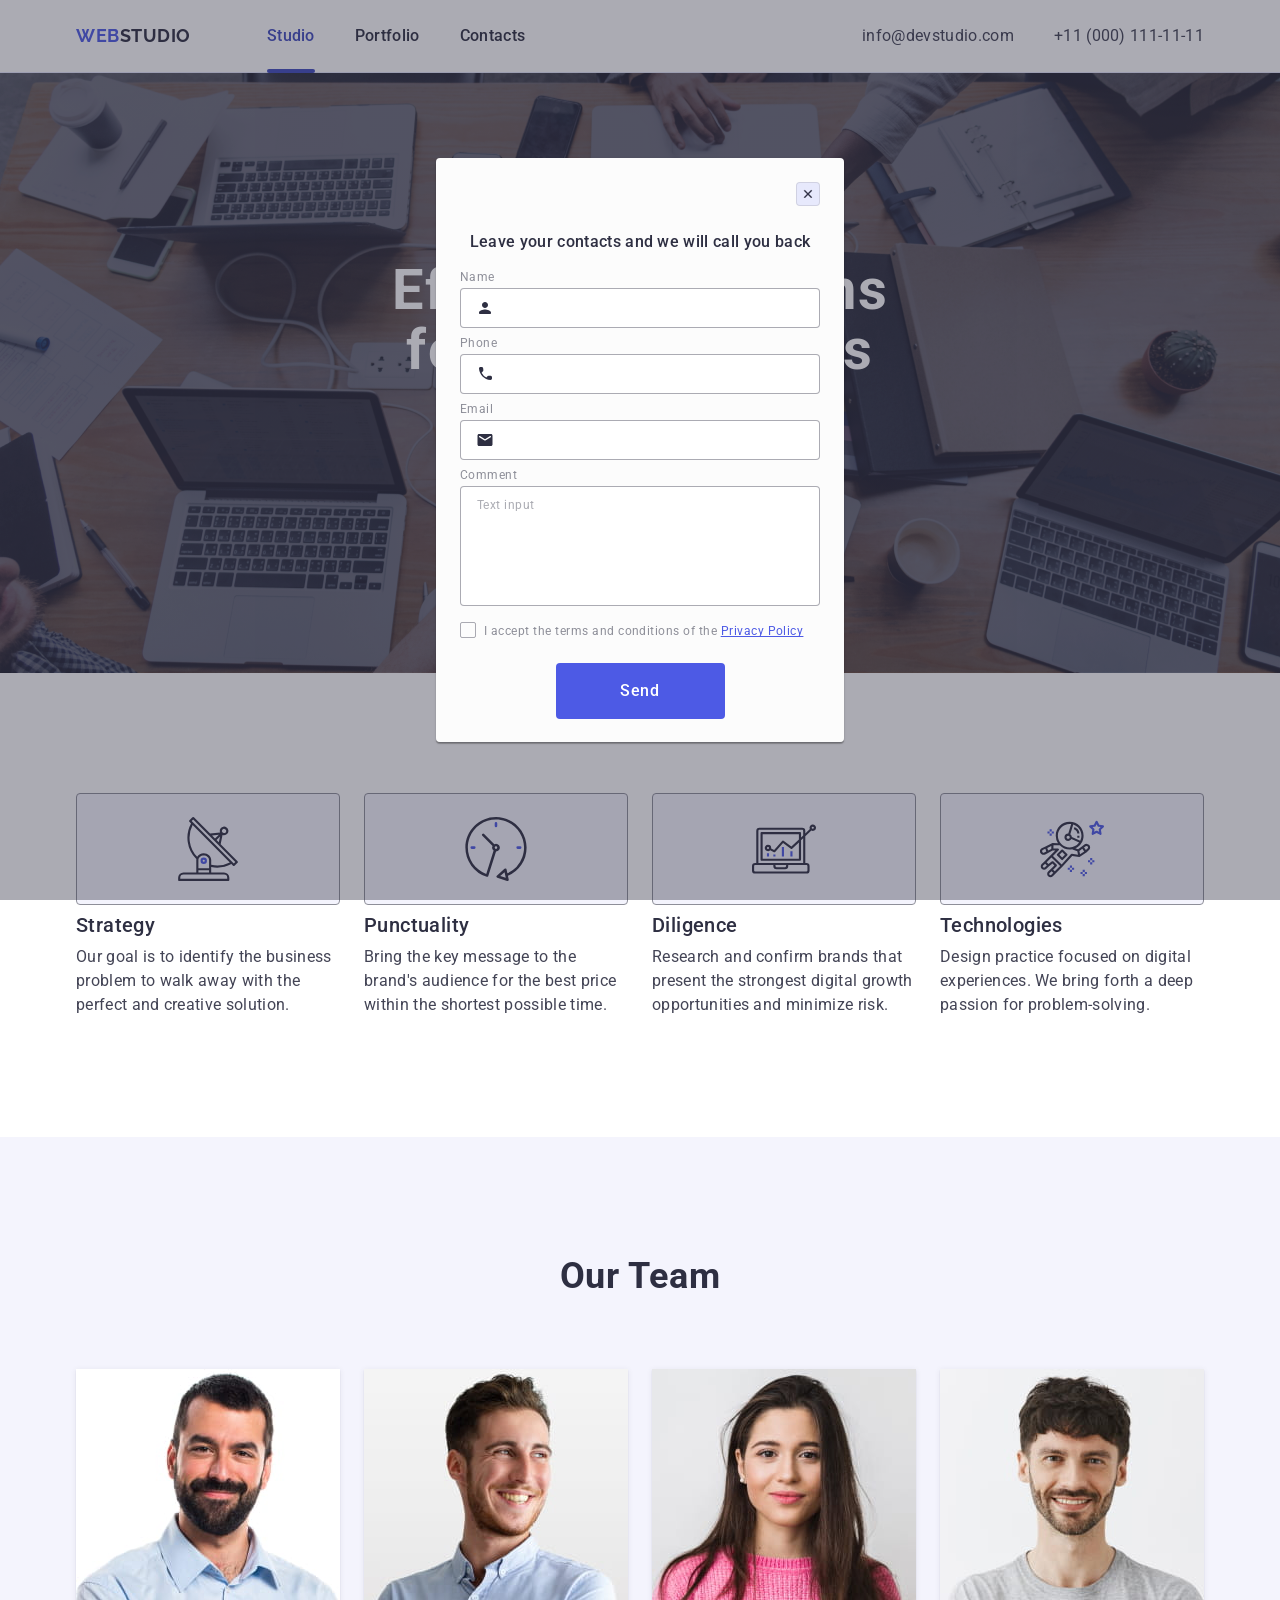
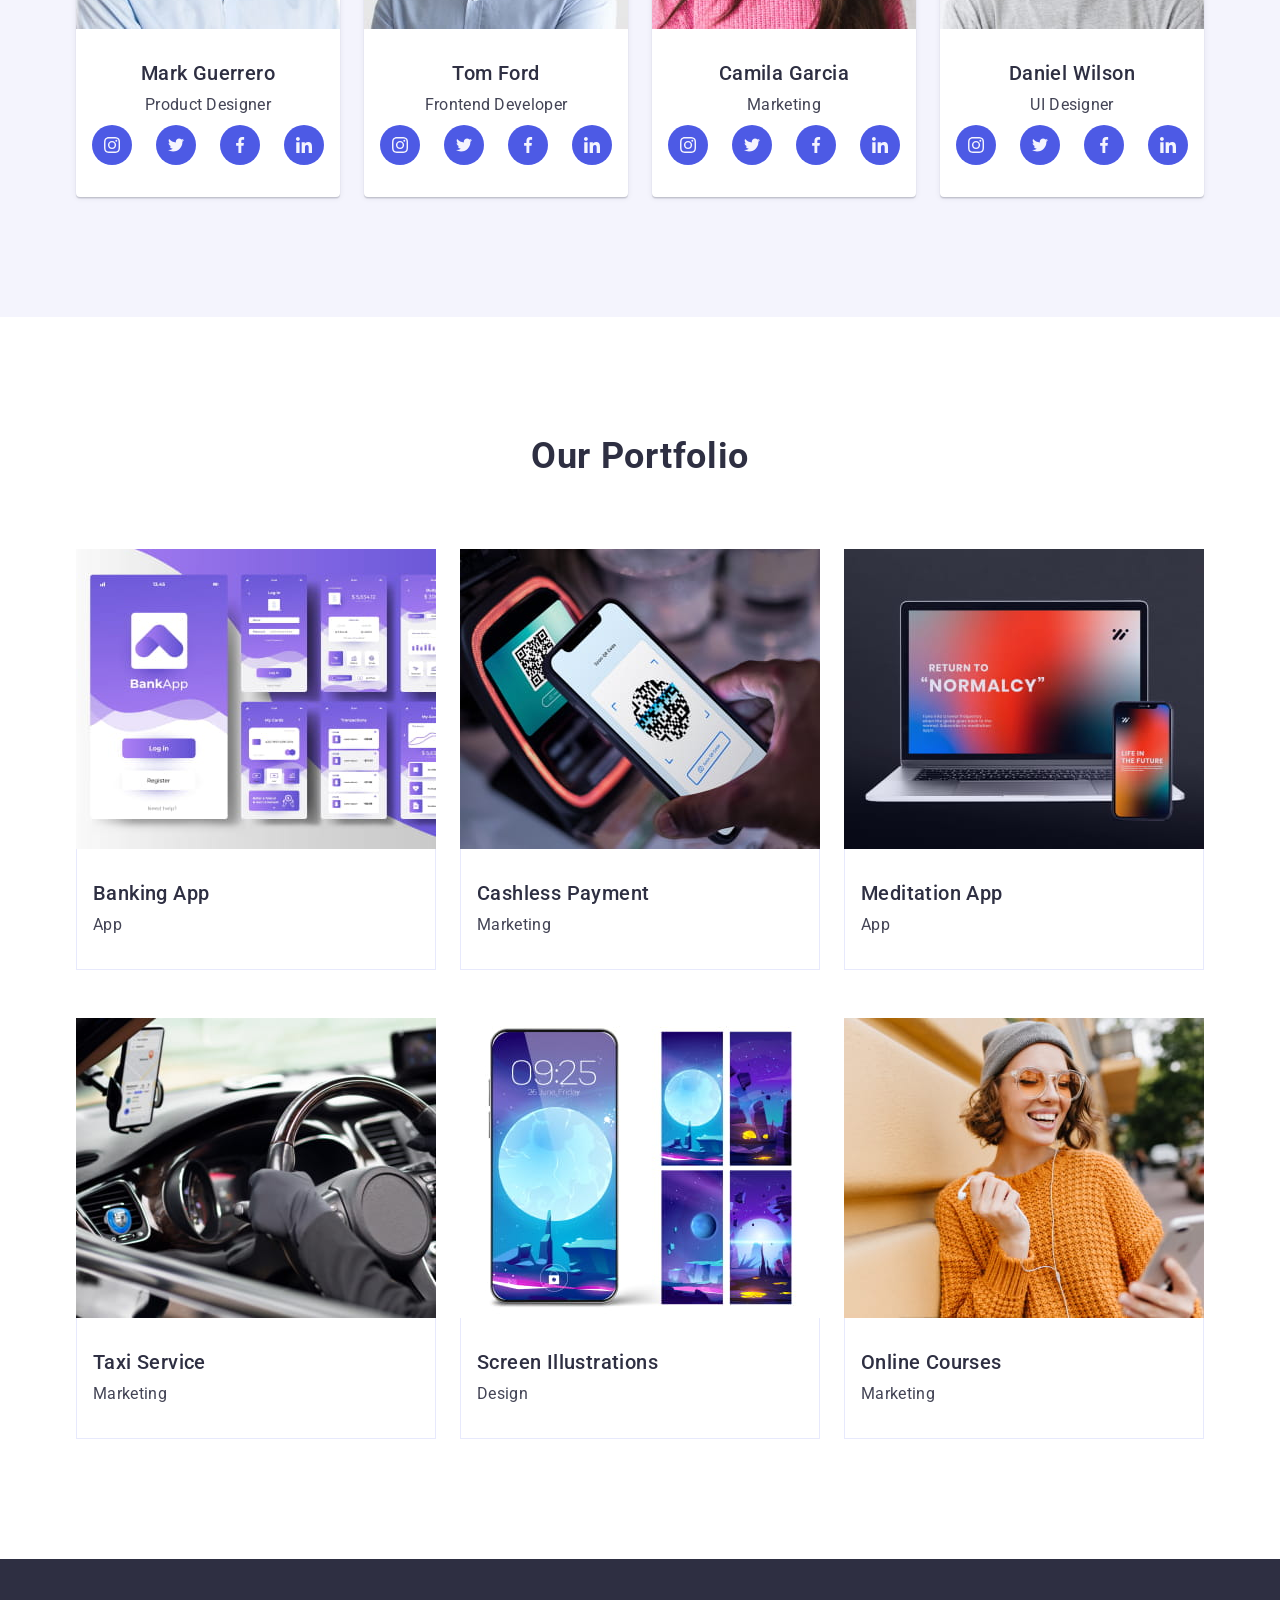
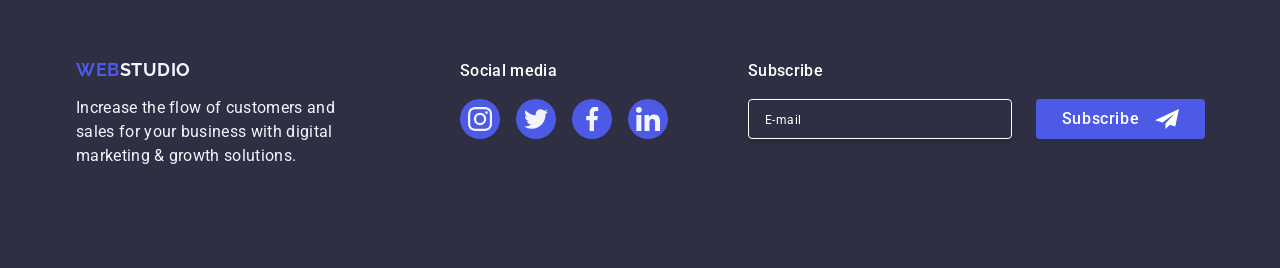
==== commit 3a0394cf: "Try 01" ====
--- a/index.html
+++ b/index.html
@@ -491,7 +491,7 @@
               <div class="portfolio-img-box">
                 <img
                   src="./images/portfolio/img-04.jpg"
-                  alt="The image shows the interior of a car with a focus on the steering wheel and dashboard. A person wearing gloves is holding the steering wheel. Mounted on the dashboard is a smartphone displaying a navigation application, showing a map and directions. The navigation app on the phone is the key element, indicating the driver is relying on it for guidance. The dashboard also features a speedometer and other controls."
+                  alt="The image shows the interior of a car with a focus on the steering wheel and dashboard. A person wearing gloves is holding the steering wheel. Mounted on the dashboard is a smartphone displaying a navigation application, showing a map and directions. The navigation app on the phone is the key field, indicating the driver is relying on it for guidance. The dashboard also features a speedometer and other controls."
                   class="portfolio-image"
                   width="360"
                   height="300"
@@ -537,7 +537,7 @@
               <div class="portfolio-img-box">
                 <img
                   src="./images/portfolio/img-06.jpg"
-                  alt="A person wearing a gray beanie and an orange knitted sweater, holding a smartphone in one hand and an earbud in the other. The person is standing against a yellow wall on a street. The background includes blurred elements like trees and buildings, indicating an outdoor urban setting. The person appears to be engaged with the smartphone."
+                  alt="A person wearing a gray beanie and an orange knitted sweater, holding a smartphone in one hand and an earbud in the other. The person is standing against a yellow wall on a street. The background includes blurred fields like trees and buildings, indicating an outdoor urban setting. The person appears to be engaged with the smartphone."
                   class="portfolio-image"
                   width="360"
                   height="300"
@@ -558,6 +558,91 @@
           </ul>
         </div>
       </section>
+
+      <div class="modal-overlay modal-is-open">
+        <div class="modal">
+          <button class="modal-close-btn" type="button">
+            <svg class="modal-close-icon" width="10" height="10">
+              <use href="./images/icons.svg#cross"></use>
+            </svg>
+          </button>
+
+          <h2 class="modal-title">
+            Leave your contacts and we will call you back
+          </h2>
+
+          <form class="modal-form">
+            <div class="modal-form-input-box modal-form-field-box">
+              <label class="modal-form-label" for="name">Name</label>
+              <input
+                class="modal-form-input modal-form-field"
+                type="text"
+                id="name"
+              />
+              <svg class="modal-form-icon" width="18" height="24">
+                <use href="./images/icons.svg#person"></use>
+              </svg>
+            </div>
+
+            <div class="modal-form-input-box modal-form-field-box">
+              <label class="modal-form-label" for="phone">Phone</label>
+              <input
+                class="modal-form-input modal-form-field"
+                type="tel"
+                id="phone"
+              />
+              <svg class="modal-form-icon" width="18" height="24">
+                <use href="./images/icons.svg#phone"></use>
+              </svg>
+            </div>
+
+            <div class="modal-form-input-box modal-form-field-box">
+              <label class="modal-form-label" for="email">Email</label>
+              <input
+                class="modal-form-input modal-form-field"
+                type="email"
+                id="email"
+              />
+              <svg class="modal-form-icon" width="18" height="24">
+                <use href="./images/icons.svg#email"></use>
+              </svg>
+            </div>
+
+            <div class="modal-form-textarea-box modal-form-field-box">
+              <label class="modal-form-label" for="comment">Comment</label>
+              <textarea
+                class="modal-form-textarea modal-form-field"
+                id="comment"
+                placeholder="Text input"
+              ></textarea>
+            </div>
+
+            <label class="custom-checkbox">
+              <input
+                class="visually-hidden"
+                type="checkbox"
+                id="privacy-policy"
+              />
+              <span class="custom-checkbox-box">
+                <svg class="custom-checkbox-icon" width="10" height="10">
+                  <use href="./images/icons.svg#checkmark"></use>
+                </svg>
+              </span>
+              <span class="custom-checkbox-text">
+                I accept the terms and conditions of the
+                <a
+                  href="/privacy-policy"
+                  class="privacy-policy-link"
+                  target="_blank"
+                  >Privacy Policy</a
+                >
+              </span>
+            </label>
+
+            <button class="btn modal-form-btn" type="submit">Send</button>
+          </form>
+        </div>
+      </div>
     </main>
 
     <!-- Footer -->
@@ -575,7 +660,7 @@
         </div>
 
         <div class="footer-socials">
-          <p class="footer-socials-title">Social media</p>
+          <p class="footer-title">Social media</p>
 
           <ul class="footer-socials-list">
             <li class="footer-socials-item">
@@ -632,6 +717,23 @@
             </li>
           </ul>
         </div>
+
+        <div class="footer-subscribe">
+          <p class="footer-title">Subscribe</p>
+          <form class="footer-subscribe-form">
+            <input
+              class="footer-subscribe-input"
+              type="email"
+              placeholder="E-mail"
+              required="required"
+            /><button class="btn footer-subscribe-btn">
+              Subscribe
+              <svg class="footer-subscribe-icon" width="24" height="24">
+                <use href="./images/icons.svg#plane"></use>
+              </svg>
+            </button>
+          </form>
+        </div>
       </div>
     </footer>
   </body>
--- a/css/styles.css
+++ b/css/styles.css
@@ -10,8 +10,9 @@
   --cl-light-slate: 142, 143, 153; /* #8e8f99 */
   --cl-cornflower: 231, 233, 252; /* #e7e9fc */
   --cl-cloud: 244, 244, 253; /* #f4f4fd */
-  --cl-dairy-fcfcfc: 252, 252, 252; /* #fcfcfc */
+  --cl-dairy: 252, 252, 252; /* #fcfcfc */
   --cl-white: 255, 255, 255; /* #ffffff */
+  --cl-black: 0, 0, 0; /* #000000 */
 
   /* Animation */
   --transition-hover-focus: 250ms cubic-bezier(0.4, 0, 0.2, 1);
@@ -29,6 +30,14 @@
 
   color: rgb(var(--cl-slate));
   background-color: rgb(var(--cl-white));
+}
+
+body.modal-open {
+  overflow: hidden;
+  position: fixed;
+  top: 0;
+  left: 0;
+  right: 0;
 }
 
 button {
@@ -562,17 +571,18 @@
   color: rgb(var(--cl-cloud));
 }
 
+.footer-title {
+  margin-bottom: 16px;
+
+  font-weight: 500;
+  line-height: 1.5;
+  letter-spacing: 0.02em;
+
+  color: rgb(var(--cl-white));
+}
+
 .footer-socials {
-}
-
-.footer-socials-title {
-  margin-bottom: 16px;
-
-  font-weight: 500;
-  line-height: 1.5;
-  letter-spacing: 0.02em;
-
-  color: rgb(var(--cl-white));
+  margin-right: 80px;
 }
 
 .footer-socials-list {
@@ -606,4 +616,306 @@
   fill: currentColor;
 }
 
+.footer-subscribe {
+}
+
+.footer-subscribe-form {
+  display: flex;
+  gap: 24px;
+}
+
+.footer-subscribe-input {
+  display: flex;
+  justify-content: center;
+  align-items: center;
+
+  width: 264px;
+  height: 40px;
+  padding: 8px 16px;
+
+  border-radius: 4px;
+  border: 1px solid rgb(var(--cl-white));
+  box-shadow: 0px 4px 4px 0px rgba(var(--cl-black), 0.15);
+
+  background-color: transparent;
+}
+
+.footer-subscribe-input::placeholder {
+  font-size: 12px;
+  line-height: 2;
+  letter-spacing: 0.04em;
+
+  color: rgb(var(--cl-white));
+}
+
+.footer-subscribe-btn {
+  display: flex;
+  justify-content: center;
+  align-items: center;
+  gap: 16px;
+
+  padding: 8px 24px;
+
+  text-align: center;
+
+  font-size: 16px;
+  font-weight: 500;
+  line-height: 1.5;
+  letter-spacing: 0.04em;
+}
+
+.footer-subscribe-icon {
+  fill: currentColor;
+}
+
 /* #endregion */
+
+/* #region Modal */
+
+.modal-overlay {
+  background-color: rgba(var(--cl-navy-blue), 0.4);
+
+  position: fixed;
+  top: 0;
+  left: 0;
+  width: 100%;
+  height: 100%;
+  z-index: 999;
+  display: flex;
+  justify-content: center;
+  align-items: center;
+
+  opacity: 0;
+  pointer-events: none;
+  transition: opacity var(--transition-hover-focus);
+}
+
+.modal-overlay.modal-is-open {
+  opacity: 1;
+  pointer-events: auto;
+}
+
+.modal {
+  width: 408px;
+  height: 584px;
+  overflow-y: auto;
+
+  border-radius: 4px;
+  padding: 24px;
+
+  background-color: rgb(var(--cl-dairy));
+  box-shadow: 0px 2px 1px 0px rgba(var(--cl-black), 0.2),
+    0px 1px 3px 0px rgba(var(--cl-black), 0.12),
+    0px 1px 1px 0px rgba(var(--cl-black), 0.14);
+}
+
+.modal-close-btn {
+  display: flex;
+  justify-content: center;
+  align-items: center;
+
+  width: 24px;
+  height: 24px;
+  margin-bottom: 24px;
+  margin-left: auto;
+
+  border-radius: 4px;
+  border: 1px solid rgba(var(--cl-black), 0.1);
+
+  color: rgb(var(--cl-navy-blue));
+  background-color: rgb(var(--cl-cornflower));
+
+  transition: color var(--transition-hover-focus),
+    background-color var(--transition-hover-focus),
+    border-color var(--transition-hover-focus);
+}
+
+.modal-close-btn:hover,
+.modal-close-btn:focus {
+  border-color: transparent;
+
+  color: rgb(var(--cl-white));
+  background-color: rgb(var(--cl-ocean));
+}
+
+.modal-close-icon {
+  stroke: currentColor;
+  fill: currentColor;
+}
+
+.modal-title {
+  margin-bottom: 16px;
+
+  text-align: center;
+
+  font-size: 16px;
+  font-weight: 500;
+  line-height: 1.5;
+  letter-spacing: 0.02em;
+
+  color: rgb(var(--cl-navy-blue));
+}
+
+.modal-form {
+}
+
+.modal-form-field-box {
+  display: flex;
+  flex-direction: column;
+  gap: 4px;
+
+  color: rgb(var(--cl-navy-blue));
+}
+
+.modal-form-input-box {
+  position: relative;
+
+  margin-bottom: 8px;
+}
+
+.modal-form-textarea-box {
+  margin-bottom: 16px;
+}
+
+.modal-form-label {
+  font-size: 12px;
+  font-weight: 400;
+  line-height: 1.17;
+  letter-spacing: 0.04em;
+
+  color: rgb(var(--cl-light-slate));
+}
+
+.modal-form-field {
+  border-radius: 4px;
+  border: 1px solid rgba(var(--cl-navy-blue), 0.4);
+
+  font-size: 12px;
+  line-height: 1.17;
+  letter-spacing: 0.04em;
+
+  color: currentColor;
+
+  transition: border-color var(--transition-hover-focus);
+}
+
+.modal-form-field:hover,
+.modal-form-field:focus {
+  border-color: rgb(var(--cl-iris));
+}
+
+.modal-form-input {
+  height: 40px;
+
+  padding: 11px 16px 11px 38px;
+}
+
+.modal-form-textarea {
+  height: 120px;
+
+  padding: 11px 16px;
+
+  resize: none;
+  overflow-y: auto;
+}
+
+.modal-form-textarea::placeholder {
+  font-size: 12px;
+  font-weight: 400;
+  line-height: 1.17;
+  letter-spacing: 0.04em;
+
+  color: var(--navyblue-40, rgba(46, 47, 66, 0.4));
+}
+
+.modal-form-icon {
+  fill: currentColor;
+
+  position: absolute;
+  bottom: 8px;
+  left: 16px;
+
+  transition: fill var(--transition-hover-focus);
+}
+
+.modal-form-field:hover + .modal-form-icon,
+.modal-form-field:focus + .modal-form-icon {
+  fill: rgb(var(--cl-iris));
+}
+
+.custom-checkbox {
+  display: flex;
+  align-items: baseline;
+  gap: 8px;
+
+  margin-bottom: 24px;
+
+  cursor: pointer;
+  user-select: none;
+}
+
+/* TODO: Як зробити, щоб фокус працював при наведенні тільки із клавіатури? */
+/* .custom-checkbox:focus-within {
+  outline: 2px solid rgb(var(--cl-black));
+  outline-offset: 4px;
+  border-radius: 4px;
+} */
+
+.custom-checkbox-box {
+  display: flex;
+  justify-content: center;
+  align-items: center;
+  width: 16px;
+  height: 16px;
+  border: 1px solid rgba(var(--cl-navy-blue), 0.4);
+  border-radius: 2px;
+
+  transition: background-color var(--transition-hover-focus),
+    border-color var(--transition-hover-focus);
+}
+
+.visually-hidden:checked + .custom-checkbox-box {
+  background-color: rgb(var(--cl-ocean));
+  border-color: transparent;
+}
+
+.custom-checkbox-icon {
+  fill: rgb(var(--cl-cloud));
+  visibility: hidden;
+}
+
+.visually-hidden:checked + .custom-checkbox-box .custom-checkbox-icon {
+  visibility: visible;
+}
+
+.custom-checkbox-text {
+  font-size: 12px;
+  font-weight: 400;
+  line-height: 1.13;
+  letter-spacing: 0.04em;
+
+  color: rgb(var(--cl-light-slate));
+}
+
+.privacy-policy-link {
+  text-decoration-line: underline;
+  text-decoration-style: solid;
+  text-decoration-skip-ink: none;
+  text-decoration-thickness: auto;
+  text-underline-offset: auto;
+  text-underline-position: from-font;
+
+  color: rgb(var(--cl-iris));
+}
+
+.privacy-policy-link:hover {
+  text-decoration: underline;
+}
+
+.modal-form-btn {
+  display: block;
+  padding: 16px 32px;
+  margin: 0 auto;
+}
+
+/* #endregion */
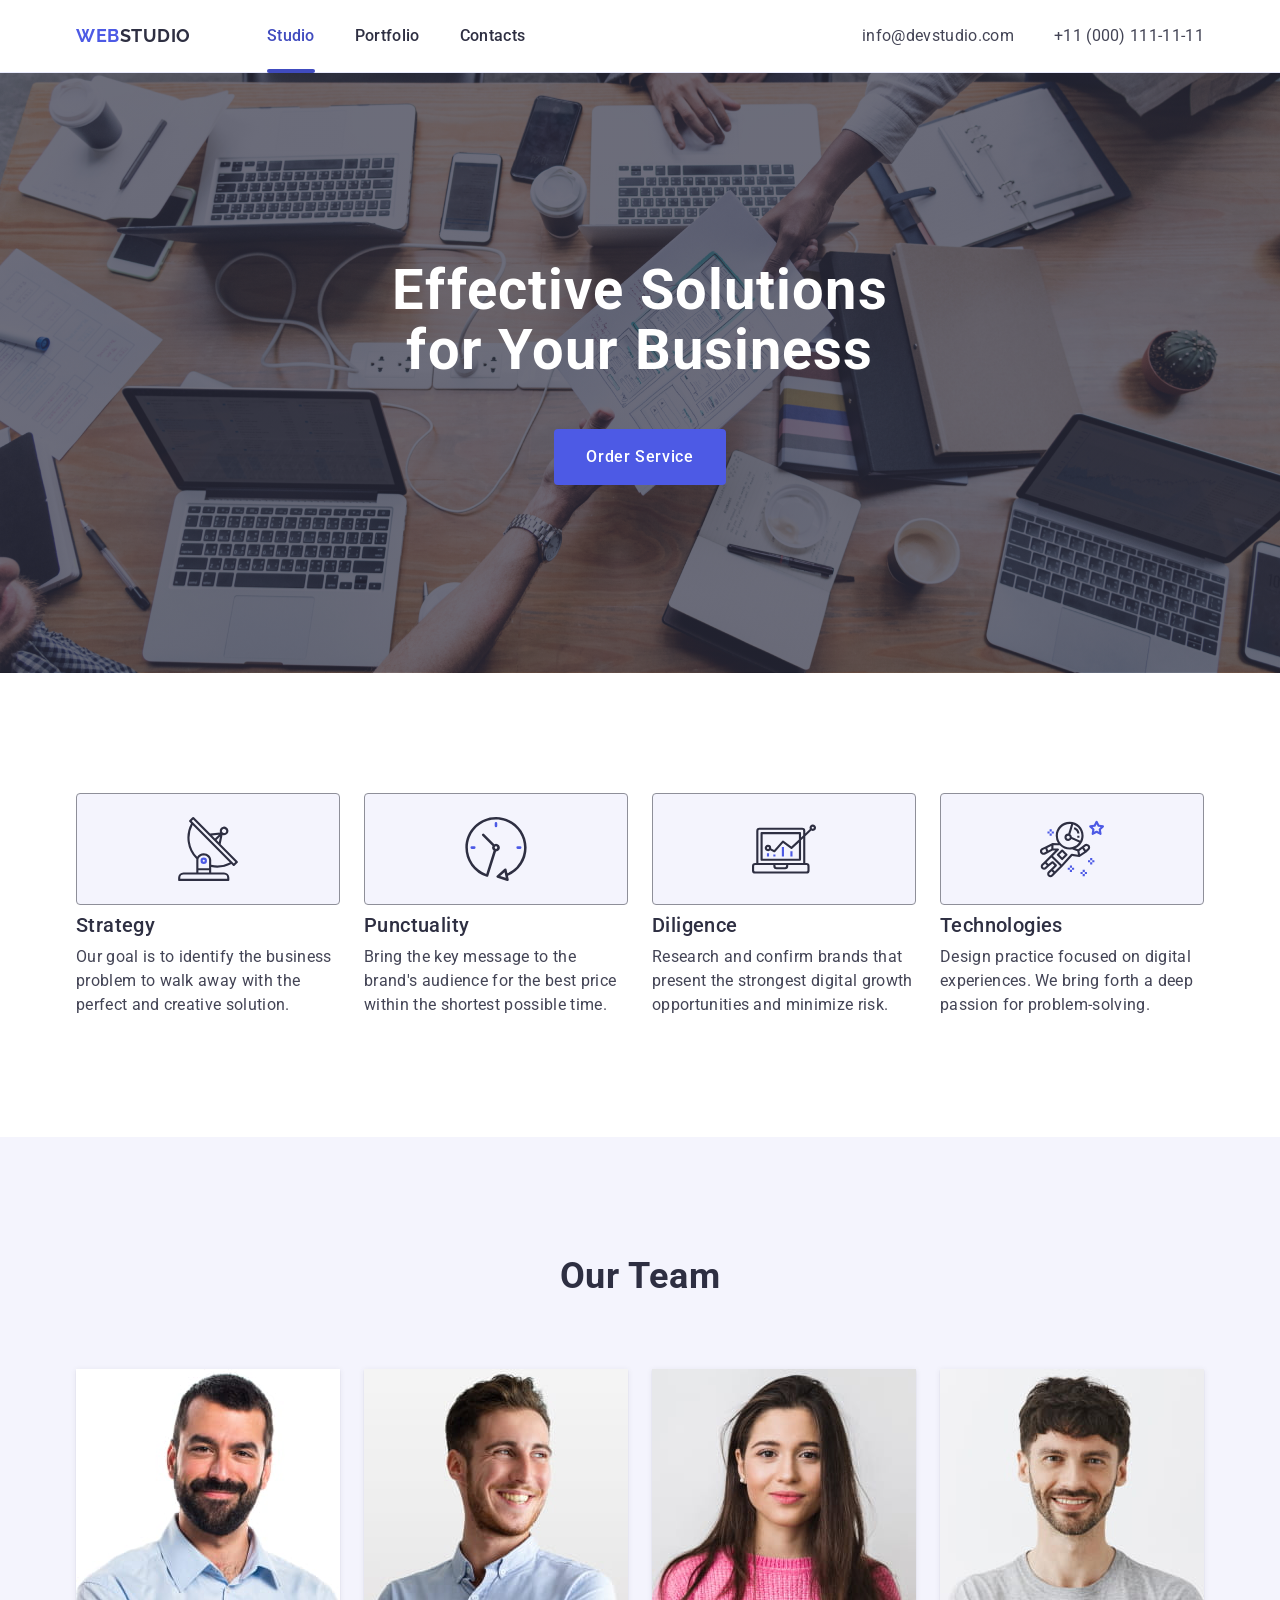
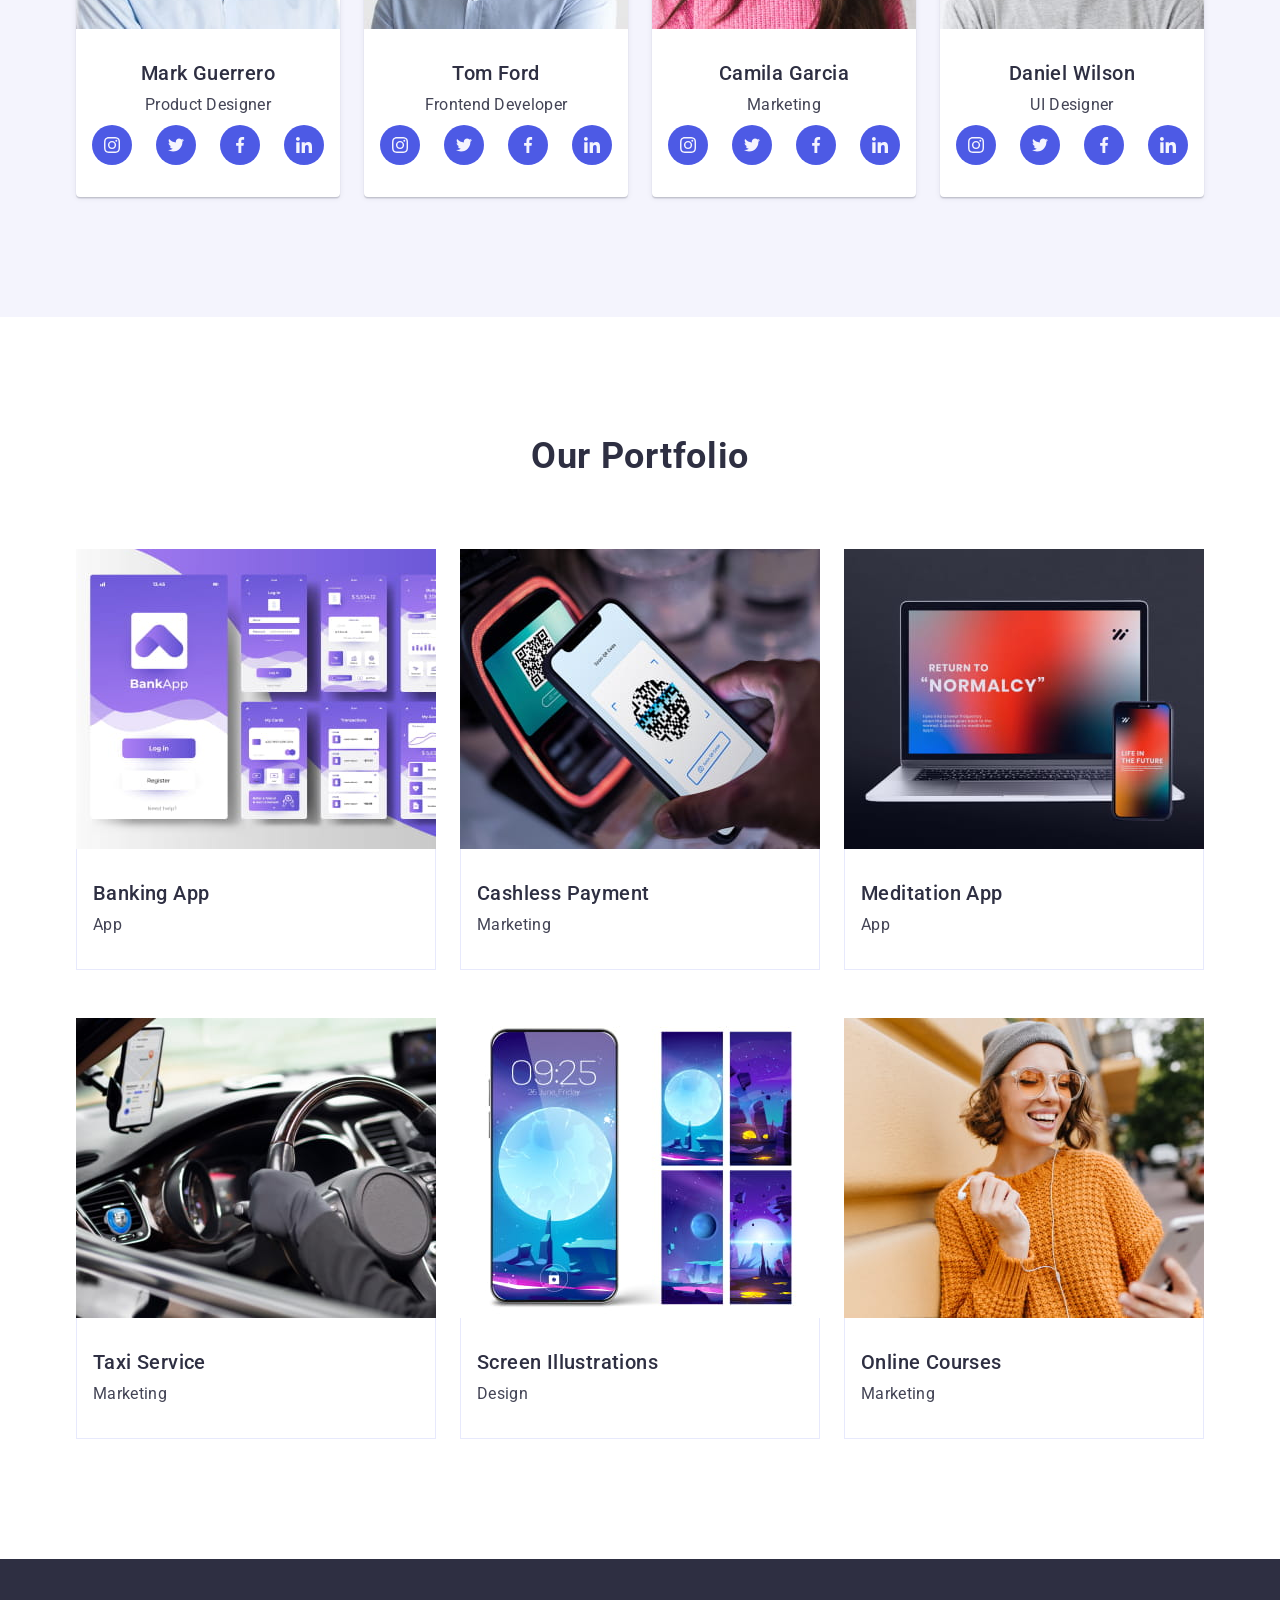
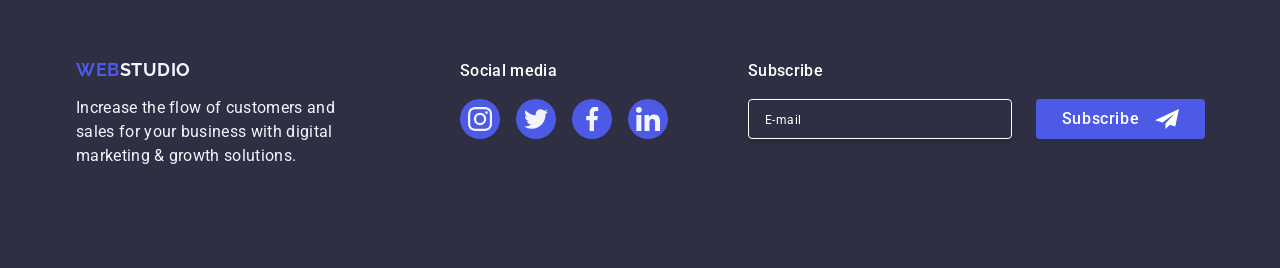
==== commit 592f57bd: "Try 02" ====
--- a/index.html
+++ b/index.html
@@ -558,91 +558,6 @@
           </ul>
         </div>
       </section>
-
-      <div class="modal-overlay modal-is-open">
-        <div class="modal">
-          <button class="modal-close-btn" type="button">
-            <svg class="modal-close-icon" width="10" height="10">
-              <use href="./images/icons.svg#cross"></use>
-            </svg>
-          </button>
-
-          <h2 class="modal-title">
-            Leave your contacts and we will call you back
-          </h2>
-
-          <form class="modal-form">
-            <div class="modal-form-input-box modal-form-field-box">
-              <label class="modal-form-label" for="name">Name</label>
-              <input
-                class="modal-form-input modal-form-field"
-                type="text"
-                id="name"
-              />
-              <svg class="modal-form-icon" width="18" height="24">
-                <use href="./images/icons.svg#person"></use>
-              </svg>
-            </div>
-
-            <div class="modal-form-input-box modal-form-field-box">
-              <label class="modal-form-label" for="phone">Phone</label>
-              <input
-                class="modal-form-input modal-form-field"
-                type="tel"
-                id="phone"
-              />
-              <svg class="modal-form-icon" width="18" height="24">
-                <use href="./images/icons.svg#phone"></use>
-              </svg>
-            </div>
-
-            <div class="modal-form-input-box modal-form-field-box">
-              <label class="modal-form-label" for="email">Email</label>
-              <input
-                class="modal-form-input modal-form-field"
-                type="email"
-                id="email"
-              />
-              <svg class="modal-form-icon" width="18" height="24">
-                <use href="./images/icons.svg#email"></use>
-              </svg>
-            </div>
-
-            <div class="modal-form-textarea-box modal-form-field-box">
-              <label class="modal-form-label" for="comment">Comment</label>
-              <textarea
-                class="modal-form-textarea modal-form-field"
-                id="comment"
-                placeholder="Text input"
-              ></textarea>
-            </div>
-
-            <label class="custom-checkbox">
-              <input
-                class="visually-hidden"
-                type="checkbox"
-                id="privacy-policy"
-              />
-              <span class="custom-checkbox-box">
-                <svg class="custom-checkbox-icon" width="10" height="10">
-                  <use href="./images/icons.svg#checkmark"></use>
-                </svg>
-              </span>
-              <span class="custom-checkbox-text">
-                I accept the terms and conditions of the
-                <a
-                  href="/privacy-policy"
-                  class="privacy-policy-link"
-                  target="_blank"
-                  >Privacy Policy</a
-                >
-              </span>
-            </label>
-
-            <button class="btn modal-form-btn" type="submit">Send</button>
-          </form>
-        </div>
-      </div>
     </main>
 
     <!-- Footer -->
@@ -660,7 +575,7 @@
         </div>
 
         <div class="footer-socials">
-          <p class="footer-title">Social media</p>
+          <p class="footer-socials-title">Social media</p>
 
           <ul class="footer-socials-list">
             <li class="footer-socials-item">
@@ -718,23 +633,110 @@
           </ul>
         </div>
 
-        <div class="footer-subscribe">
-          <p class="footer-title">Subscribe</p>
-          <form class="footer-subscribe-form">
+        <form class="footer-subscribe-form">
+          <label class="footer-subscribe-lable" for="email"
+            >Subscribe
             <input
               class="footer-subscribe-input"
               type="email"
+              id="email"
               placeholder="E-mail"
               required="required"
-            /><button class="btn footer-subscribe-btn">
-              Subscribe
-              <svg class="footer-subscribe-icon" width="24" height="24">
-                <use href="./images/icons.svg#plane"></use>
-              </svg>
-            </button>
-          </form>
-        </div>
+            />
+          </label>
+          <button class="btn footer-subscribe-btn">
+            Subscribe
+            <svg class="footer-subscribe-icon" width="24" height="24">
+              <use href="./images/icons.svg#plane"></use>
+            </svg>
+          </button>
+        </form>
       </div>
     </footer>
+
+    <div class="modal-overlay">
+      <div class="modal">
+        <button class="modal-close-btn" type="button">
+          <svg class="modal-close-icon" width="10" height="10">
+            <use href="./images/icons.svg#cross"></use>
+          </svg>
+        </button>
+
+        <h2 class="modal-title">
+          Leave your contacts and we will call you back
+        </h2>
+
+        <form class="modal-form">
+          <label class="modal-field-label modal-input-label" for="name"
+            >Name
+            <input
+              class="modal-form-field modal-form-input"
+              type="text"
+              id="name"
+            />
+            <svg class="modal-form-icon" width="18" height="24">
+              <use href="./images/icons.svg#person"></use>
+            </svg>
+          </label>
+
+          <label class="modal-field-label modal-input-label" for="phone"
+            >Phone
+            <input
+              class="modal-form-field modal-form-input"
+              type="tel"
+              id="phone"
+            />
+            <svg class="modal-form-icon" width="18" height="24">
+              <use href="./images/icons.svg#phone"></use>
+            </svg>
+          </label>
+
+          <label class="modal-field-label modal-input-label" for="email"
+            >Email
+            <input
+              class="modal-form-input modal-form-field"
+              type="email"
+              id="email"
+            />
+            <svg class="modal-form-icon" width="18" height="24">
+              <use href="./images/icons.svg#email"></use>
+            </svg>
+          </label>
+
+          <label class="modal-field-label modal-textarea-label" for="comment"
+            >Comment
+            <textarea
+              class="modal-form-textarea modal-form-field"
+              id="comment"
+              placeholder="Text input"
+            ></textarea>
+          </label>
+
+          <label class="custom-checkbox">
+            <input
+              class="visually-hidden"
+              type="checkbox"
+              id="privacy-policy"
+            />
+            <span class="custom-checkbox-box">
+              <svg class="custom-checkbox-icon" width="10" height="10">
+                <use href="./images/icons.svg#checkmark"></use>
+              </svg>
+            </span>
+            <span class="custom-checkbox-text">
+              I accept the terms and conditions of the
+              <a
+                href="/privacy-policy"
+                class="privacy-policy-link"
+                target="_blank"
+                >Privacy Policy</a
+              >
+            </span>
+          </label>
+
+          <button class="btn modal-form-btn" type="submit">Send</button>
+        </form>
+      </div>
+    </div>
   </body>
 </html>
--- a/css/styles.css
+++ b/css/styles.css
@@ -571,18 +571,18 @@
   color: rgb(var(--cl-cloud));
 }
 
-.footer-title {
-  margin-bottom: 16px;
-
-  font-weight: 500;
-  line-height: 1.5;
-  letter-spacing: 0.02em;
-
-  color: rgb(var(--cl-white));
-}
-
 .footer-socials {
   margin-right: 80px;
+}
+
+.footer-socials-title {
+  margin-bottom: 16px;
+
+  font-weight: 500;
+  line-height: 1.5;
+  letter-spacing: 0.02em;
+
+  color: rgb(var(--cl-white));
 }
 
 .footer-socials-list {
@@ -624,10 +624,21 @@
   gap: 24px;
 }
 
+.footer-subscribe-lable {
+  font-size: 16px;
+  font-weight: 500;
+  line-height: 1.5;
+  letter-spacing: 0.02em;
+
+  color: rgb(var(--cl-white));
+}
+
 .footer-subscribe-input {
   display: flex;
   justify-content: center;
   align-items: center;
+
+  margin-top: 16px;
 
   width: 264px;
   height: 40px;
@@ -652,7 +663,8 @@
   display: flex;
   justify-content: center;
   align-items: center;
-  gap: 16px;
+
+  align-self: end;
 
   padding: 8px 24px;
 
@@ -665,6 +677,8 @@
 }
 
 .footer-subscribe-icon {
+  margin-left: 16px;
+
   fill: currentColor;
 }
 
@@ -690,7 +704,7 @@
   transition: opacity var(--transition-hover-focus);
 }
 
-.modal-overlay.modal-is-open {
+.modal-overlay.is-open {
   opacity: 1;
   pointer-events: auto;
 }
@@ -759,25 +773,11 @@
 .modal-form {
 }
 
-.modal-form-field-box {
+.modal-field-label {
   display: flex;
   flex-direction: column;
   gap: 4px;
 
-  color: rgb(var(--cl-navy-blue));
-}
-
-.modal-form-input-box {
-  position: relative;
-
-  margin-bottom: 8px;
-}
-
-.modal-form-textarea-box {
-  margin-bottom: 16px;
-}
-
-.modal-form-label {
   font-size: 12px;
   font-weight: 400;
   line-height: 1.17;
@@ -786,7 +786,19 @@
   color: rgb(var(--cl-light-slate));
 }
 
+.modal-input-label {
+  position: relative;
+
+  margin-bottom: 8px;
+}
+
+.modal-textarea-label {
+  margin-bottom: 16px;
+}
+
 .modal-form-field {
+  width: 100%;
+
   border-radius: 4px;
   border: 1px solid rgba(var(--cl-navy-blue), 0.4);
 
@@ -794,7 +806,7 @@
   line-height: 1.17;
   letter-spacing: 0.04em;
 
-  color: currentColor;
+  color: rgb(var(--cl-navy-blue));
 
   transition: border-color var(--transition-hover-focus);
 }
@@ -829,7 +841,7 @@
 }
 
 .modal-form-icon {
-  fill: currentColor;
+  fill: rgb(var(--cl-navy-blue));
 
   position: absolute;
   bottom: 8px;
@@ -914,6 +926,8 @@
 
 .modal-form-btn {
   display: block;
+
+  min-width: 165px;
   padding: 16px 32px;
   margin: 0 auto;
 }
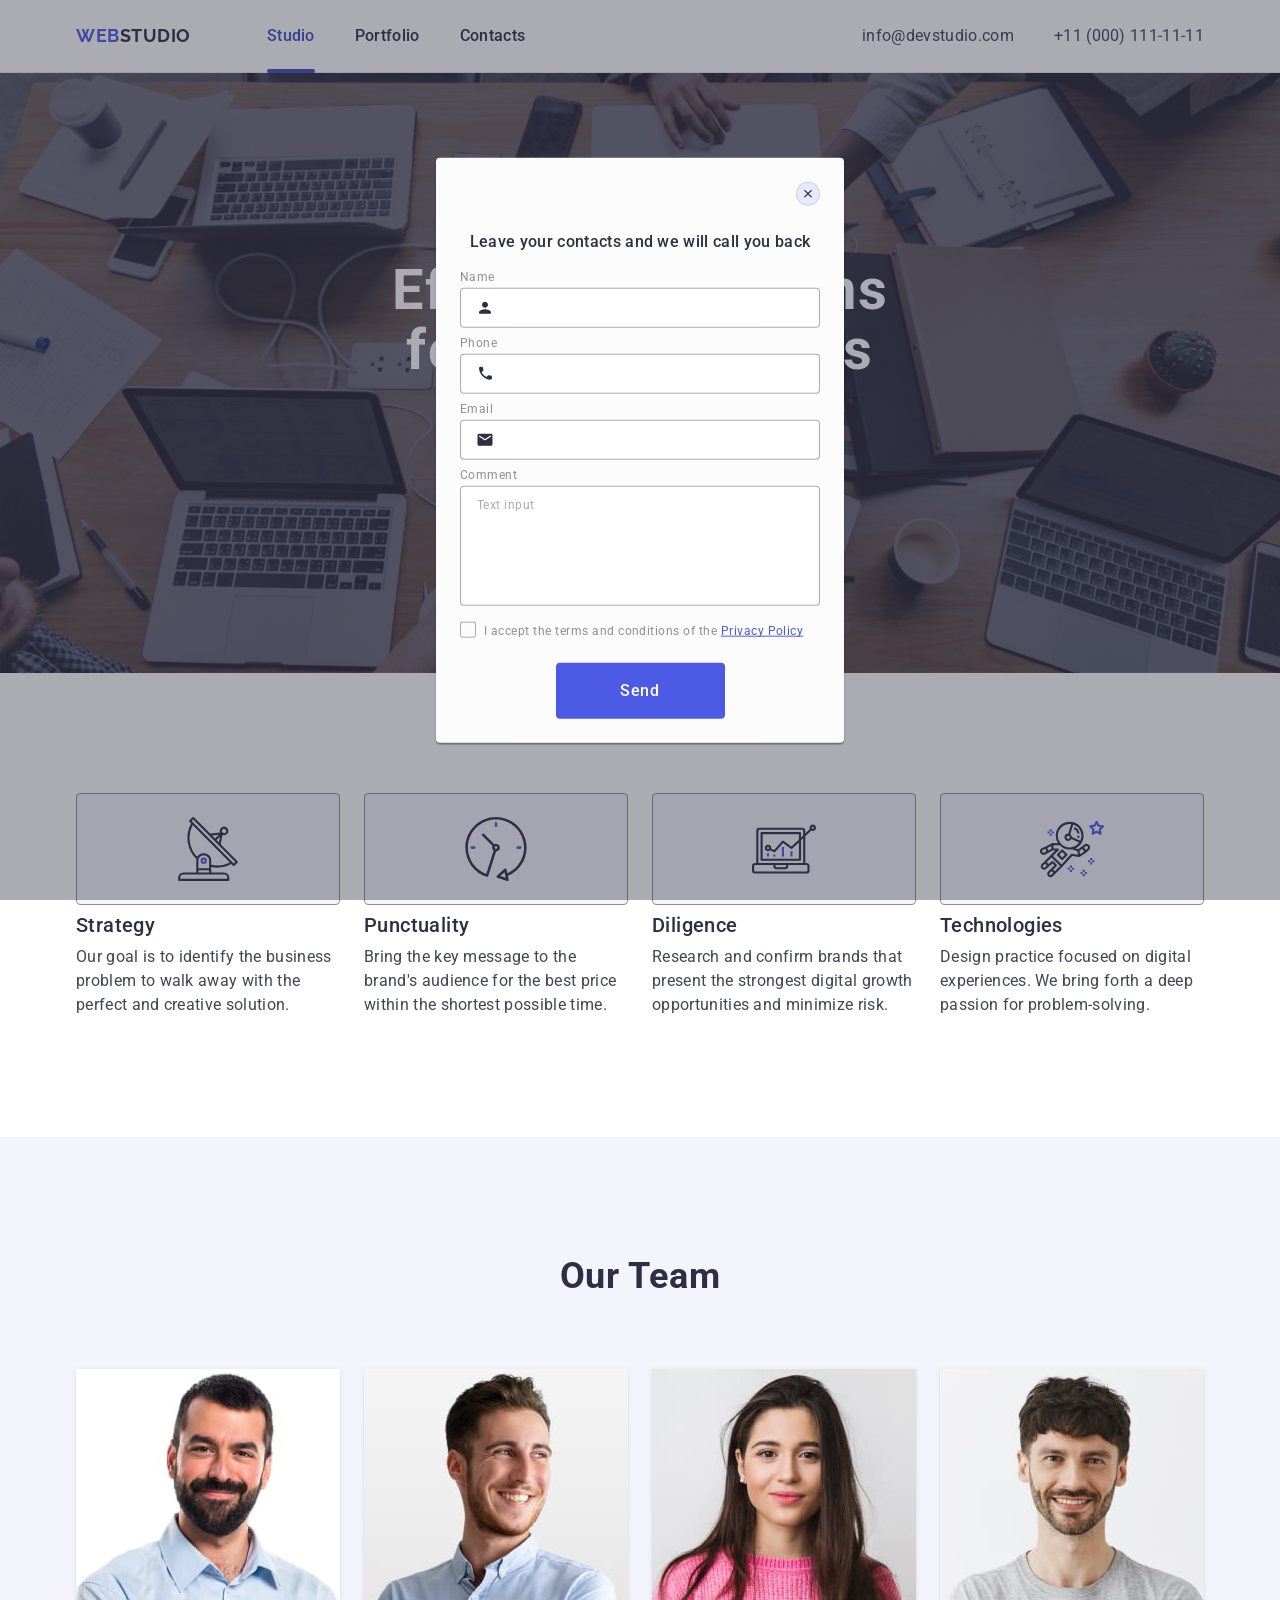
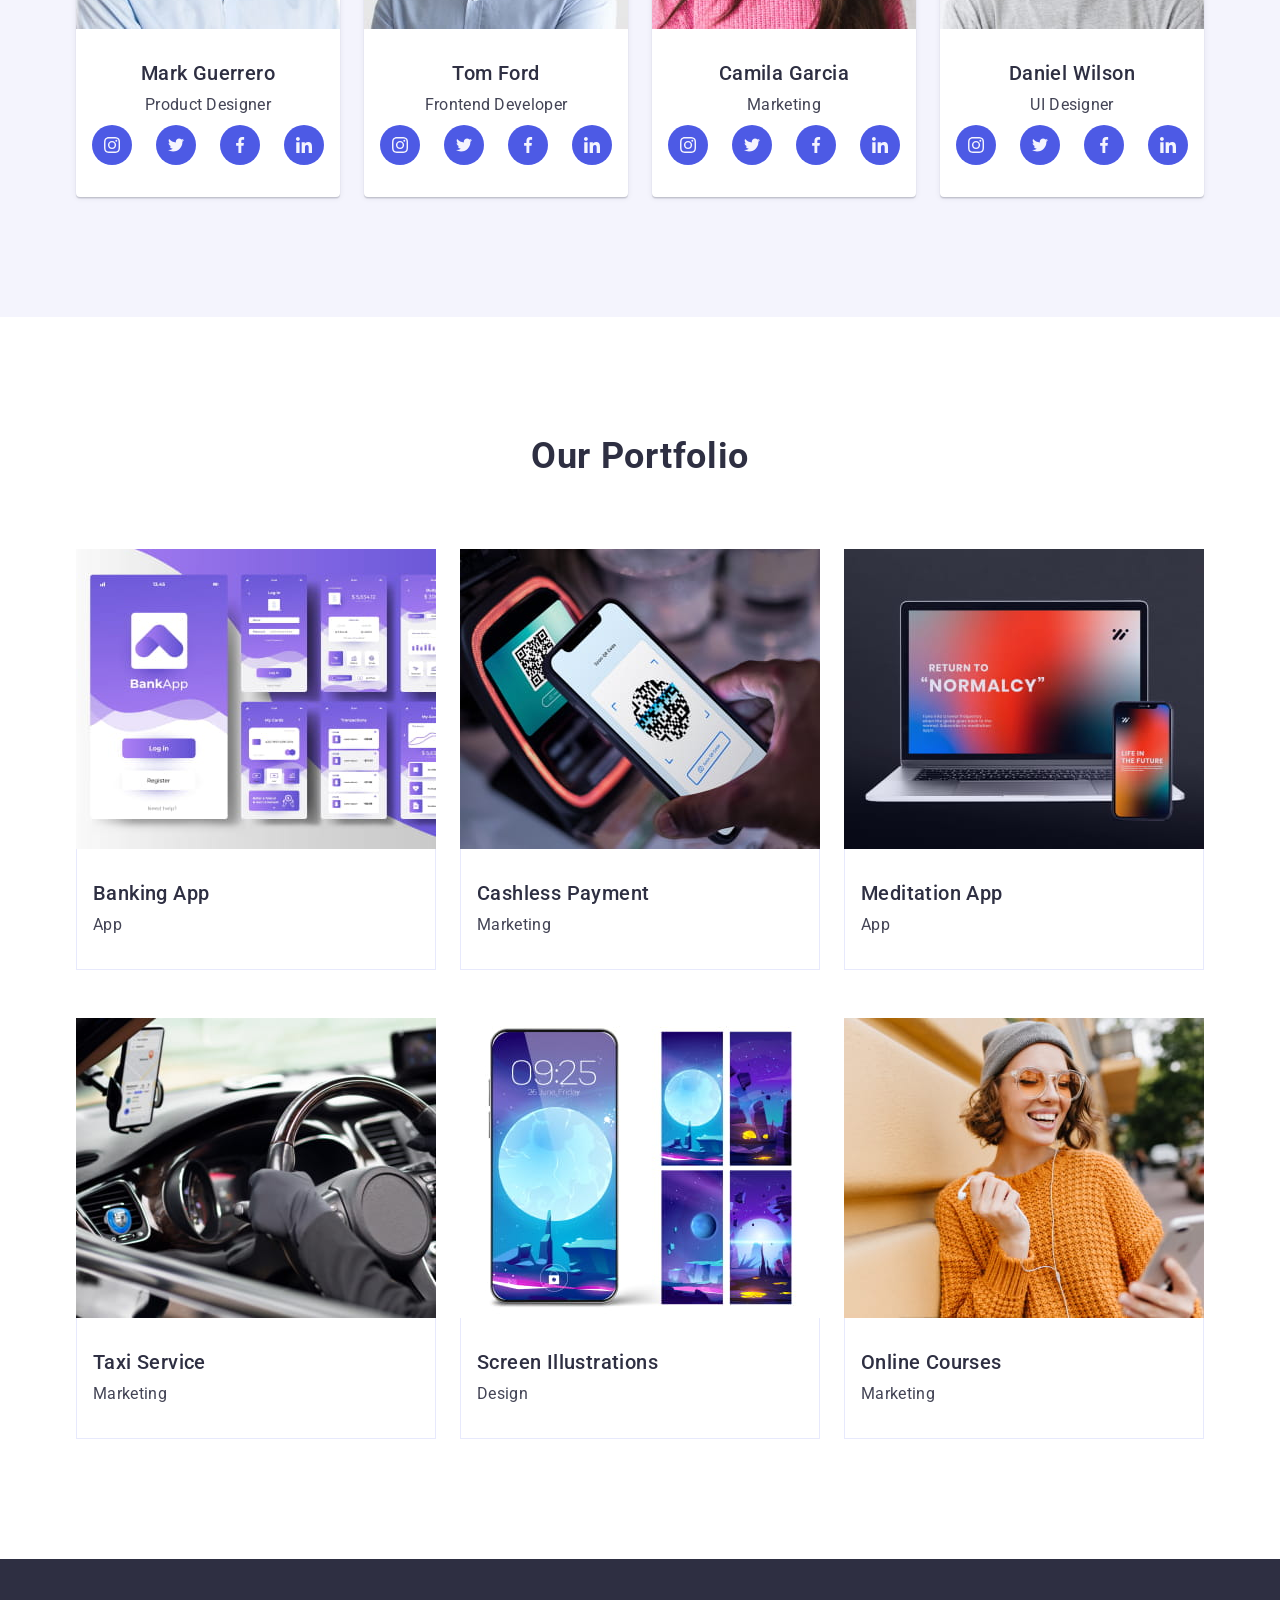
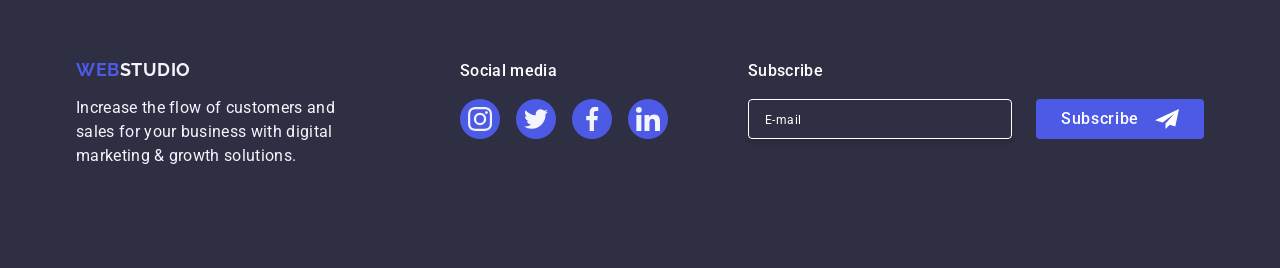
==== commit fd309cf0: "Try 03" ====
--- a/index.html
+++ b/index.html
@@ -575,7 +575,7 @@
         </div>
 
         <div class="footer-socials">
-          <p class="footer-socials-title">Social media</p>
+          <p class="footer-title">Social media</p>
 
           <ul class="footer-socials-list">
             <li class="footer-socials-item">
@@ -633,66 +633,66 @@
           </ul>
         </div>
 
-        <form class="footer-subscribe-form">
-          <label class="footer-subscribe-lable" for="email"
-            >Subscribe
-            <input
-              class="footer-subscribe-input"
-              type="email"
-              id="email"
-              placeholder="E-mail"
-              required="required"
-            />
-          </label>
-          <button class="btn footer-subscribe-btn">
-            Subscribe
-            <svg class="footer-subscribe-icon" width="24" height="24">
-              <use href="./images/icons.svg#plane"></use>
-            </svg>
-          </button>
-        </form>
+        <div class="footer-subscribe">
+          <p class="footer-title">Subscribe</p>
+          <form class="footer-subscribe-form">
+            <label class="footer-subscribe-lable" for="subscribe-email">
+              <input
+                class="footer-subscribe-input"
+                type="email"
+                id="subscribe-email"
+                placeholder="E-mail"
+                required="required"
+              />
+            </label>
+            <button class="btn footer-subscribe-btn">
+              Subscribe
+              <svg class="footer-subscribe-icon" width="24" height="24">
+                <use href="./images/icons.svg#plane"></use>
+              </svg>
+            </button>
+          </form>
+        </div>
       </div>
     </footer>
 
-    <div class="modal-overlay">
+    <div class="modal-overlay is-open">
       <div class="modal">
         <button class="modal-close-btn" type="button">
-          <svg class="modal-close-icon" width="10" height="10">
+          <svg class="modal-close-icon" width="8" height="8">
             <use href="./images/icons.svg#cross"></use>
           </svg>
         </button>
 
-        <h2 class="modal-title">
-          Leave your contacts and we will call you back
-        </h2>
+        <p class="modal-title">Leave your contacts and we will call you back</p>
 
         <form class="modal-form">
-          <label class="modal-field-label modal-input-label" for="name"
-            >Name
+          <div class="modal-form-input-box modal-form-field-box">
+            <label class="modal-form-label" for="name">Name</label>
             <input
-              class="modal-form-field modal-form-input"
+              class="modal-form-input modal-form-field"
               type="text"
               id="name"
             />
             <svg class="modal-form-icon" width="18" height="24">
               <use href="./images/icons.svg#person"></use>
             </svg>
-          </label>
-
-          <label class="modal-field-label modal-input-label" for="phone"
-            >Phone
+          </div>
+
+          <div class="modal-form-input-box modal-form-field-box">
+            <label class="modal-form-label" for="phone">Phone</label>
             <input
-              class="modal-form-field modal-form-input"
+              class="modal-form-input modal-form-field"
               type="tel"
               id="phone"
             />
             <svg class="modal-form-icon" width="18" height="24">
               <use href="./images/icons.svg#phone"></use>
             </svg>
-          </label>
-
-          <label class="modal-field-label modal-input-label" for="email"
-            >Email
+          </div>
+
+          <div class="modal-form-input-box modal-form-field-box">
+            <label class="modal-form-label" for="email">Email</label>
             <input
               class="modal-form-input modal-form-field"
               type="email"
@@ -701,16 +701,16 @@
             <svg class="modal-form-icon" width="18" height="24">
               <use href="./images/icons.svg#email"></use>
             </svg>
-          </label>
-
-          <label class="modal-field-label modal-textarea-label" for="comment"
-            >Comment
+          </div>
+
+          <div class="modal-form-textarea-box modal-form-field-box">
+            <label class="modal-form-label" for="comment">Comment</label>
             <textarea
               class="modal-form-textarea modal-form-field"
               id="comment"
               placeholder="Text input"
             ></textarea>
-          </label>
+          </div>
 
           <label class="custom-checkbox">
             <input
--- a/css/styles.css
+++ b/css/styles.css
@@ -571,18 +571,18 @@
   color: rgb(var(--cl-cloud));
 }
 
+.footer-title {
+  margin-bottom: 16px;
+
+  font-weight: 500;
+  line-height: 1.5;
+  letter-spacing: 0.02em;
+
+  color: rgb(var(--cl-white));
+}
+
 .footer-socials {
   margin-right: 80px;
-}
-
-.footer-socials-title {
-  margin-bottom: 16px;
-
-  font-weight: 500;
-  line-height: 1.5;
-  letter-spacing: 0.02em;
-
-  color: rgb(var(--cl-white));
 }
 
 .footer-socials-list {
@@ -638,8 +638,6 @@
   justify-content: center;
   align-items: center;
 
-  margin-top: 16px;
-
   width: 264px;
   height: 40px;
   padding: 8px 16px;
@@ -664,9 +662,8 @@
   justify-content: center;
   align-items: center;
 
-  align-self: end;
-
-  padding: 8px 24px;
+  min-width: 168px;
+  padding: 8px 0;
 
   text-align: center;
 
@@ -701,7 +698,9 @@
 
   opacity: 0;
   pointer-events: none;
-  transition: opacity var(--transition-hover-focus);
+
+  transition: opacity var(--transition-hover-focus),
+    visibility var(--transition-hover-focus);
 }
 
 .modal-overlay.is-open {
@@ -710,20 +709,31 @@
 }
 
 .modal {
+  position: absolute;
+  top: 50%;
+  left: 50%;
+  transform: translate(-50%, -50%);
+
   width: 408px;
-  height: 584px;
+  min-height: 584px;
   overflow-y: auto;
 
   border-radius: 4px;
-  padding: 24px;
+  padding: 72px 24px 24px;
 
   background-color: rgb(var(--cl-dairy));
   box-shadow: 0px 2px 1px 0px rgba(var(--cl-black), 0.2),
     0px 1px 3px 0px rgba(var(--cl-black), 0.12),
     0px 1px 1px 0px rgba(var(--cl-black), 0.14);
+
+  transition: transform var(--transition-hover-focus);
 }
 
 .modal-close-btn {
+  position: absolute;
+  top: 24px;
+  right: 24px;
+
   display: flex;
   justify-content: center;
   align-items: center;
@@ -733,7 +743,7 @@
   margin-bottom: 24px;
   margin-left: auto;
 
-  border-radius: 4px;
+  border-radius: 50%;
   border: 1px solid rgba(var(--cl-black), 0.1);
 
   color: rgb(var(--cl-navy-blue));
@@ -741,20 +751,21 @@
 
   transition: color var(--transition-hover-focus),
     background-color var(--transition-hover-focus),
-    border-color var(--transition-hover-focus);
+    border var(--transition-hover-focus);
 }
 
 .modal-close-btn:hover,
 .modal-close-btn:focus {
-  border-color: transparent;
+  border: none;
 
   color: rgb(var(--cl-white));
   background-color: rgb(var(--cl-ocean));
 }
 
 .modal-close-icon {
-  stroke: currentColor;
   fill: currentColor;
+
+  transition: fill var(--transition-hover-focus);
 }
 
 .modal-title {
@@ -773,11 +784,25 @@
 .modal-form {
 }
 
-.modal-field-label {
+.modal-form-field-box {
   display: flex;
   flex-direction: column;
   gap: 4px;
 
+  color: rgb(var(--cl-navy-blue));
+}
+
+.modal-form-input-box {
+  position: relative;
+
+  margin-bottom: 8px;
+}
+
+.modal-form-textarea-box {
+  margin-bottom: 16px;
+}
+
+.modal-form-label {
   font-size: 12px;
   font-weight: 400;
   line-height: 1.17;
@@ -786,19 +811,7 @@
   color: rgb(var(--cl-light-slate));
 }
 
-.modal-input-label {
-  position: relative;
-
-  margin-bottom: 8px;
-}
-
-.modal-textarea-label {
-  margin-bottom: 16px;
-}
-
 .modal-form-field {
-  width: 100%;
-
   border-radius: 4px;
   border: 1px solid rgba(var(--cl-navy-blue), 0.4);
 
@@ -806,7 +819,7 @@
   line-height: 1.17;
   letter-spacing: 0.04em;
 
-  color: rgb(var(--cl-navy-blue));
+  color: currentColor;
 
   transition: border-color var(--transition-hover-focus);
 }
@@ -841,7 +854,7 @@
 }
 
 .modal-form-icon {
-  fill: rgb(var(--cl-navy-blue));
+  fill: currentColor;
 
   position: absolute;
   bottom: 8px;
@@ -926,8 +939,6 @@
 
 .modal-form-btn {
   display: block;
-
-  min-width: 165px;
   padding: 16px 32px;
   margin: 0 auto;
 }
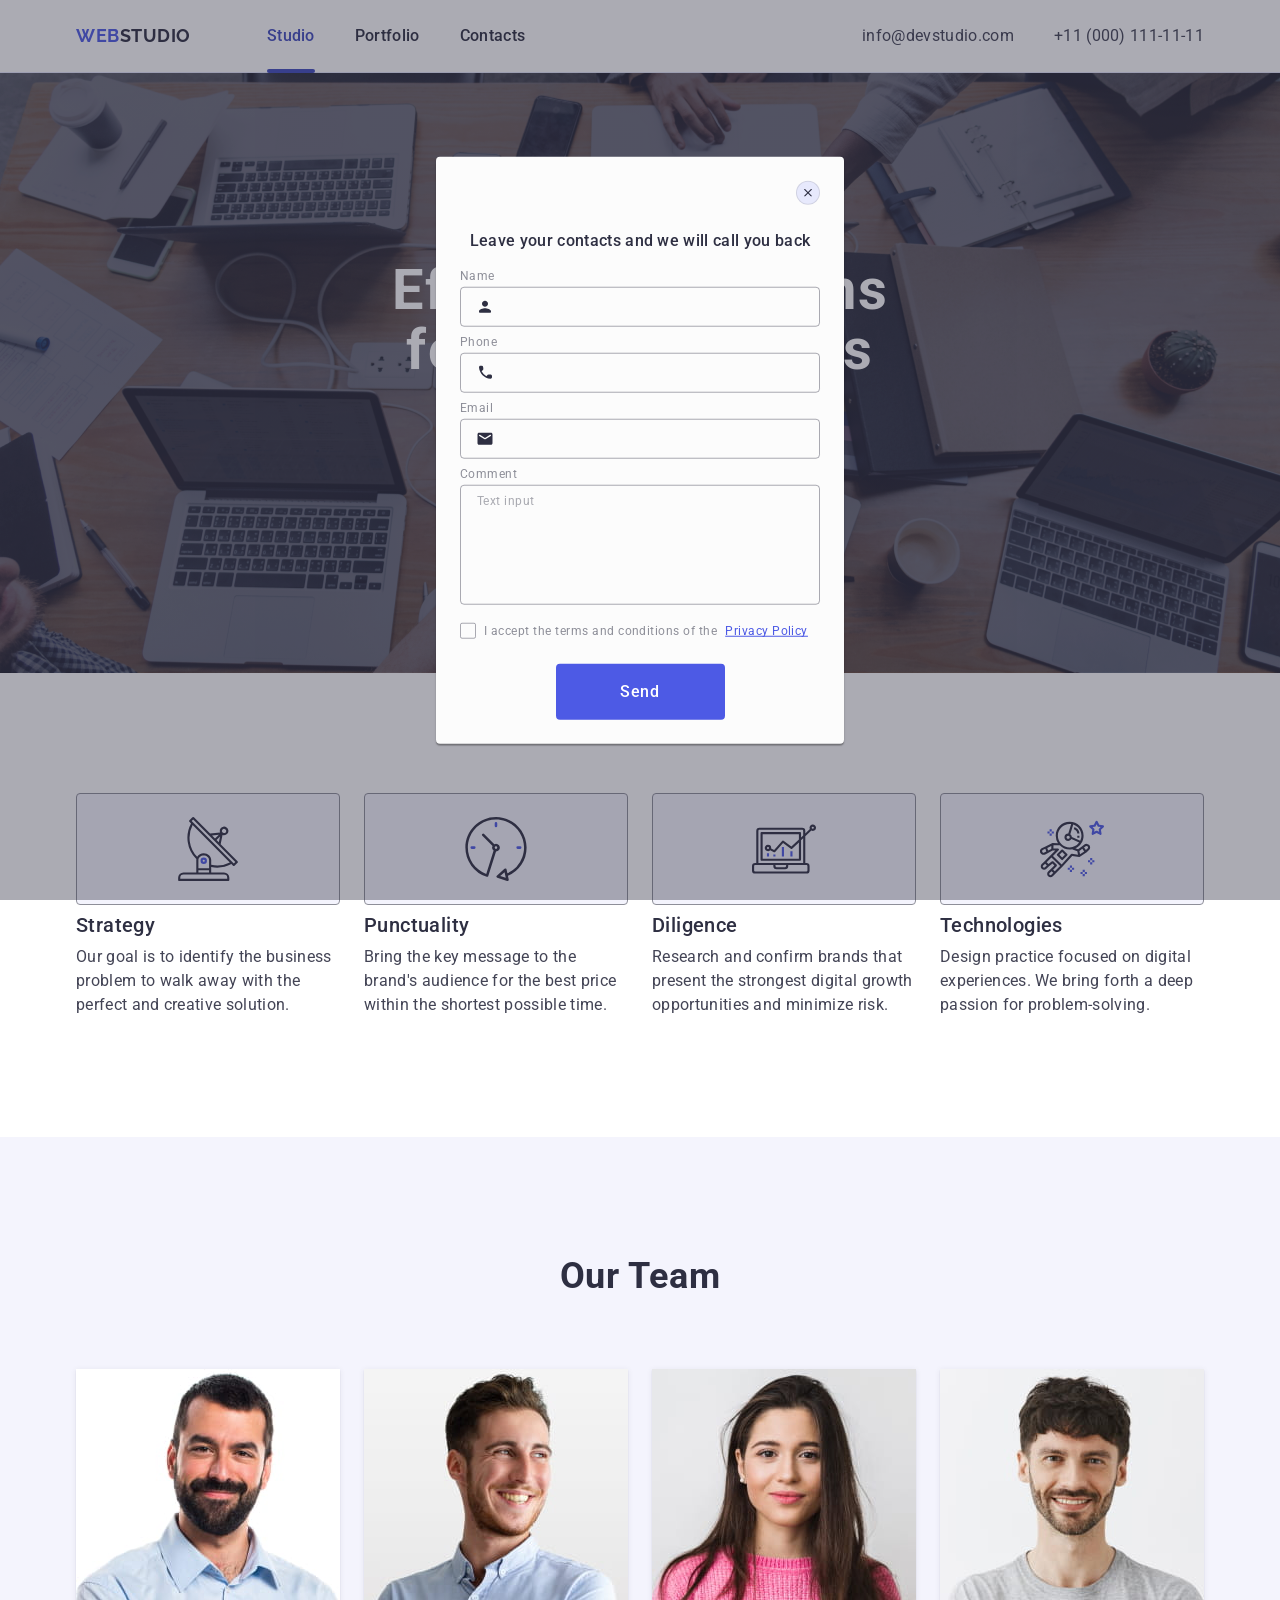
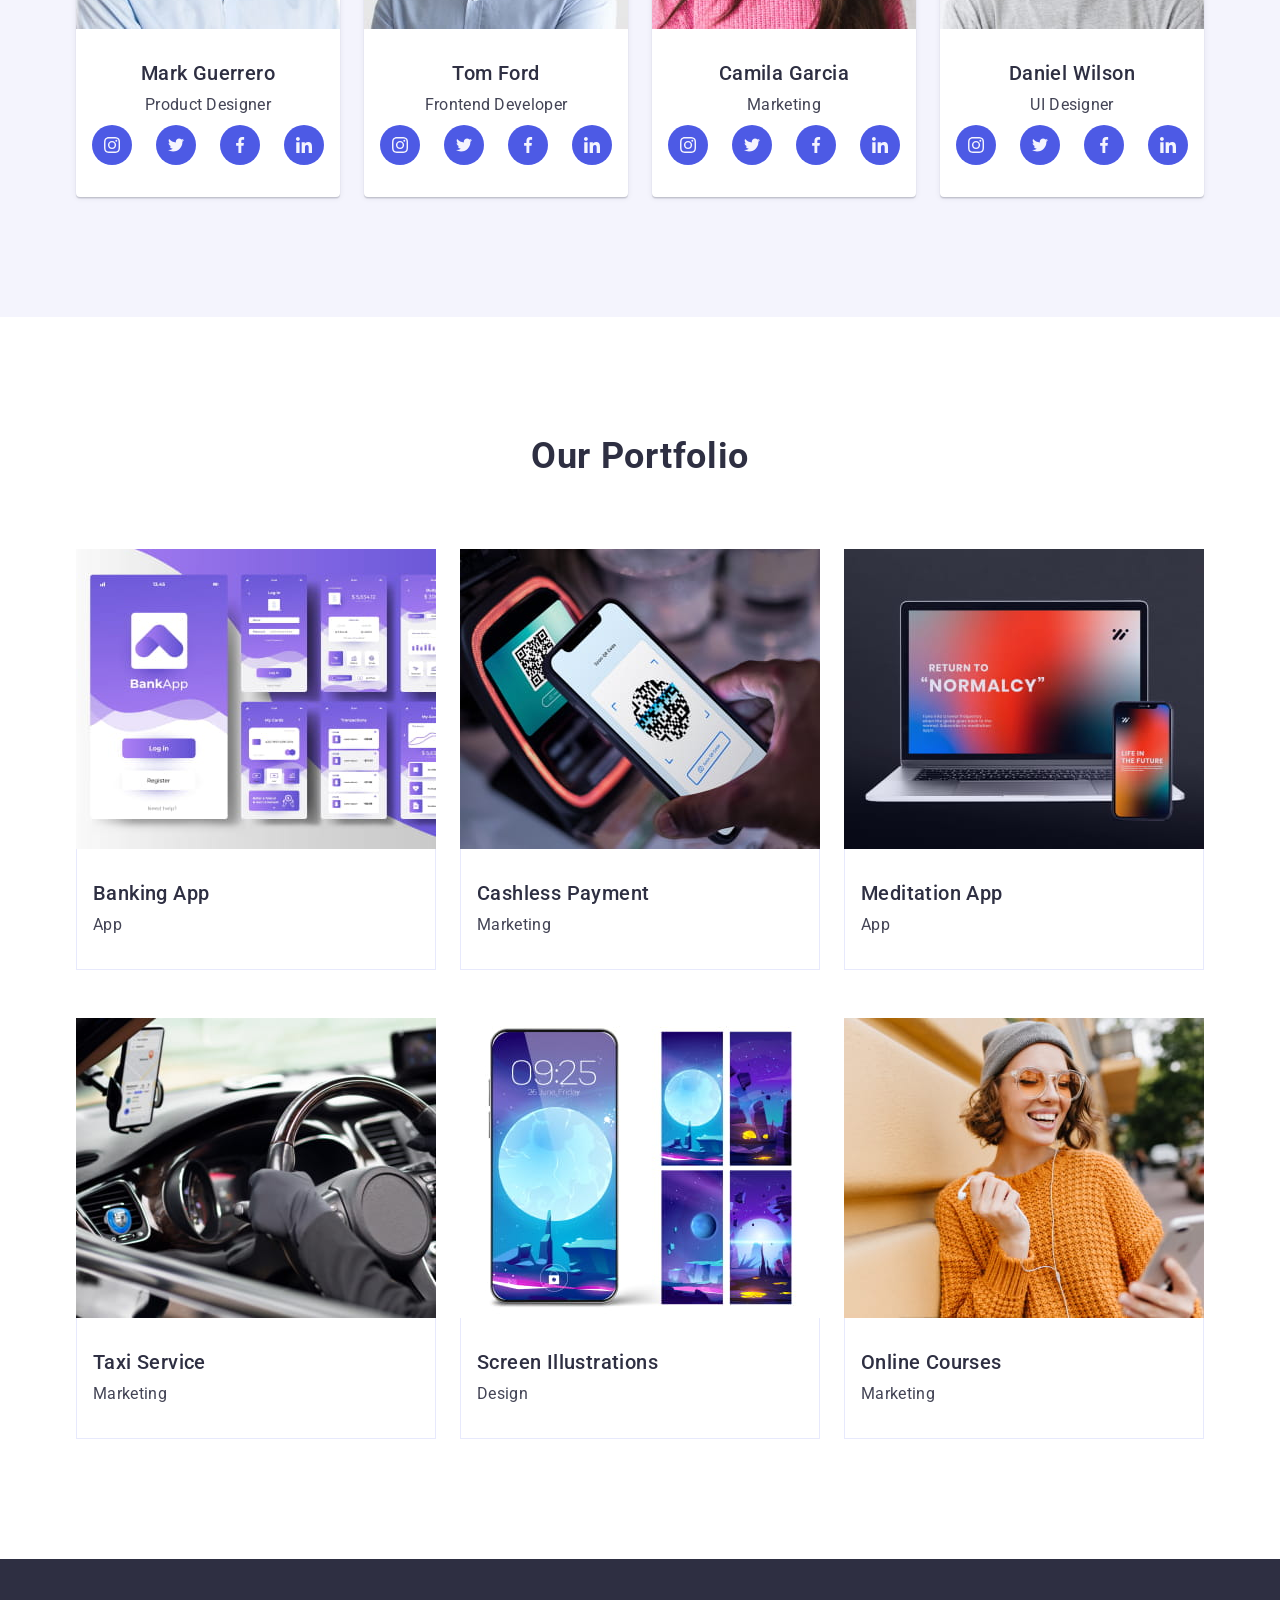
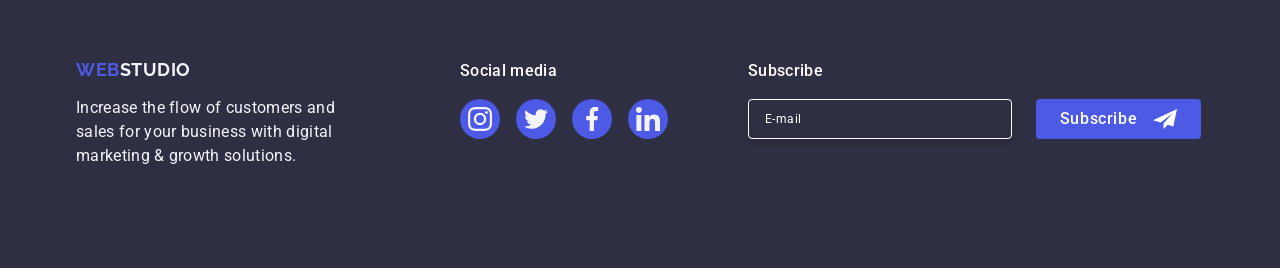
==== commit ef06d6fc: "Try 04" ====
--- a/index.html
+++ b/index.html
@@ -643,9 +643,10 @@
                 id="subscribe-email"
                 placeholder="E-mail"
                 required="required"
+                name="email"
               />
             </label>
-            <button class="btn footer-subscribe-btn">
+            <button class="btn footer-subscribe-btn" type="submit">
               Subscribe
               <svg class="footer-subscribe-icon" width="24" height="24">
                 <use href="./images/icons.svg#plane"></use>
@@ -667,63 +668,76 @@
         <p class="modal-title">Leave your contacts and we will call you back</p>
 
         <form class="modal-form">
-          <div class="modal-form-input-box modal-form-field-box">
-            <label class="modal-form-label" for="name">Name</label>
-            <input
-              class="modal-form-input modal-form-field"
-              type="text"
-              id="name"
-            />
-            <svg class="modal-form-icon" width="18" height="24">
-              <use href="./images/icons.svg#person"></use>
-            </svg>
+          <div class="modal-form-field-box modal-form-input-box">
+            <label class="modal-form-label" for="user-name">Name</label>
+            <div class="modal-input-box">
+              <input
+                class="modal-form-field modal-form-input"
+                type="text"
+                id="user-name"
+                name="user-name"
+              />
+              <svg class="modal-form-icon" width="18" height="24">
+                <use href="./images/icons.svg#person"></use>
+              </svg>
+            </div>
           </div>
 
-          <div class="modal-form-input-box modal-form-field-box">
+          <div class="modal-form-field-box modal-form-input-box">
             <label class="modal-form-label" for="phone">Phone</label>
-            <input
-              class="modal-form-input modal-form-field"
-              type="tel"
-              id="phone"
-            />
-            <svg class="modal-form-icon" width="18" height="24">
-              <use href="./images/icons.svg#phone"></use>
-            </svg>
+            <div class="modal-input-box">
+              <input
+                class="modal-form-field modal-form-input"
+                type="tel"
+                id="phone"
+                name="phone"
+              />
+              <svg class="modal-form-icon" width="18" height="24">
+                <use href="./images/icons.svg#phone"></use>
+              </svg>
+            </div>
           </div>
 
-          <div class="modal-form-input-box modal-form-field-box">
+          <div class="modal-form-field-box modal-form-input-box">
             <label class="modal-form-label" for="email">Email</label>
-            <input
-              class="modal-form-input modal-form-field"
-              type="email"
-              id="email"
-            />
-            <svg class="modal-form-icon" width="18" height="24">
-              <use href="./images/icons.svg#email"></use>
-            </svg>
+            <div class="modal-input-box">
+              <input
+                class="modal-form-field modal-form-input"
+                type="email"
+                id="email"
+                name="email"
+              />
+              <svg class="modal-form-icon" width="18" height="24">
+                <use href="./images/icons.svg#email"></use>
+              </svg>
+            </div>
           </div>
 
-          <div class="modal-form-textarea-box modal-form-field-box">
-            <label class="modal-form-label" for="comment">Comment</label>
+          <div class="modal-form-field-box modal-form-textarea-box">
+            <label class="modal-form-label" for="user-comment">Comment</label>
             <textarea
-              class="modal-form-textarea modal-form-field"
-              id="comment"
+              class="modal-form-field modal-form-textarea"
+              id="user-comment"
               placeholder="Text input"
+              name="user-comment"
             ></textarea>
           </div>
 
-          <label class="custom-checkbox">
+          <div class="custom-checkbox-container">
             <input
-              class="visually-hidden"
+              class="standard-checkbox visually-hidden"
               type="checkbox"
-              id="privacy-policy"
+              id="user-privacy"
+              value="true"
+              name="user-privacy"
             />
-            <span class="custom-checkbox-box">
-              <svg class="custom-checkbox-icon" width="10" height="10">
-                <use href="./images/icons.svg#checkmark"></use>
-              </svg>
-            </span>
-            <span class="custom-checkbox-text">
+
+            <label class="custom-checkbox" for="user-privacy">
+              <span class="custom-checkbox-box">
+                <svg class="custom-checkbox-icon" width="10" height="8">
+                  <use href="./images/icons.svg#checkmark"></use>
+                </svg>
+              </span>
               I accept the terms and conditions of the
               <a
                 href="/privacy-policy"
@@ -731,8 +745,8 @@
                 target="_blank"
                 >Privacy Policy</a
               >
-            </span>
-          </label>
+            </label>
+          </div>
 
           <button class="btn modal-form-btn" type="submit">Send</button>
         </form>
--- a/css/styles.css
+++ b/css/styles.css
@@ -646,15 +646,16 @@
   border: 1px solid rgb(var(--cl-white));
   box-shadow: 0px 4px 4px 0px rgba(var(--cl-black), 0.15);
 
-  background-color: transparent;
-}
-
-.footer-subscribe-input::placeholder {
   font-size: 12px;
   line-height: 2;
   letter-spacing: 0.04em;
 
   color: rgb(var(--cl-white));
+  background-color: transparent;
+}
+
+.footer-subscribe-input::placeholder {
+  color: rgb(var(--cl-white));
 }
 
 .footer-subscribe-btn {
@@ -662,7 +663,7 @@
   justify-content: center;
   align-items: center;
 
-  min-width: 168px;
+  min-width: 165px;
   padding: 8px 0;
 
   text-align: center;
@@ -749,8 +750,7 @@
   color: rgb(var(--cl-navy-blue));
   background-color: rgb(var(--cl-cornflower));
 
-  transition: color var(--transition-hover-focus),
-    background-color var(--transition-hover-focus),
+  transition: background-color var(--transition-hover-focus),
     border var(--transition-hover-focus);
 }
 
@@ -787,14 +787,11 @@
 .modal-form-field-box {
   display: flex;
   flex-direction: column;
-  gap: 4px;
 
   color: rgb(var(--cl-navy-blue));
 }
 
 .modal-form-input-box {
-  position: relative;
-
   margin-bottom: 8px;
 }
 
@@ -803,6 +800,8 @@
 }
 
 .modal-form-label {
+  margin-bottom: 4px;
+
   font-size: 12px;
   font-weight: 400;
   line-height: 1.17;
@@ -811,17 +810,26 @@
   color: rgb(var(--cl-light-slate));
 }
 
+.modal-input-box {
+  position: relative;
+}
+
 .modal-form-field {
+  width: 100%;
+
   border-radius: 4px;
   border: 1px solid rgba(var(--cl-navy-blue), 0.4);
+
+  outline: transparent;
 
   font-size: 12px;
   line-height: 1.17;
   letter-spacing: 0.04em;
 
-  color: currentColor;
-
-  transition: border-color var(--transition-hover-focus);
+  color: rgba(var(--cl-navy-blue), 0.4);
+  background-color: transparent;
+
+  transition: border var(--transition-hover-focus);
 }
 
 .modal-form-field:hover,
@@ -838,7 +846,7 @@
 .modal-form-textarea {
   height: 120px;
 
-  padding: 11px 16px;
+  padding: 8px 16px;
 
   resize: none;
   overflow-y: auto;
@@ -868,23 +876,34 @@
   fill: rgb(var(--cl-iris));
 }
 
+.custom-checkbox-container {
+  margin-bottom: 24px;
+}
+
+.standard-checkbox:checked + .custom-checkbox .custom-checkbox-box {
+  background-color: rgb(var(--cl-ocean));
+  border: none;
+  fill: rgb(var(--cl-cloud));
+}
+
+.standard-checkbox:checked + .custom-checkbox .custom-checkbox-icon {
+  visibility: visible;
+}
+
 .custom-checkbox {
-  display: flex;
+  display: inline-flex;
   align-items: baseline;
   gap: 8px;
 
-  margin-bottom: 24px;
-
   cursor: pointer;
   user-select: none;
-}
-
-/* TODO: Як зробити, щоб фокус працював при наведенні тільки із клавіатури? */
-/* .custom-checkbox:focus-within {
-  outline: 2px solid rgb(var(--cl-black));
-  outline-offset: 4px;
-  border-radius: 4px;
-} */
+
+  font-size: 12px;
+  line-height: 1.17;
+  letter-spacing: 0.04em;
+
+  color: rgb(var(--cl-light-slate));
+}
 
 .custom-checkbox-box {
   display: flex;
@@ -895,31 +914,16 @@
   border: 1px solid rgba(var(--cl-navy-blue), 0.4);
   border-radius: 2px;
 
+  fill: transparent;
+
   transition: background-color var(--transition-hover-focus),
-    border-color var(--transition-hover-focus);
-}
-
-.visually-hidden:checked + .custom-checkbox-box {
-  background-color: rgb(var(--cl-ocean));
-  border-color: transparent;
+    border var(--transition-hover-focus), fill var(--transition-hover-focus);
 }
 
 .custom-checkbox-icon {
-  fill: rgb(var(--cl-cloud));
-  visibility: hidden;
-}
-
-.visually-hidden:checked + .custom-checkbox-box .custom-checkbox-icon {
-  visibility: visible;
 }
 
 .custom-checkbox-text {
-  font-size: 12px;
-  font-weight: 400;
-  line-height: 1.13;
-  letter-spacing: 0.04em;
-
-  color: rgb(var(--cl-light-slate));
 }
 
 .privacy-policy-link {
